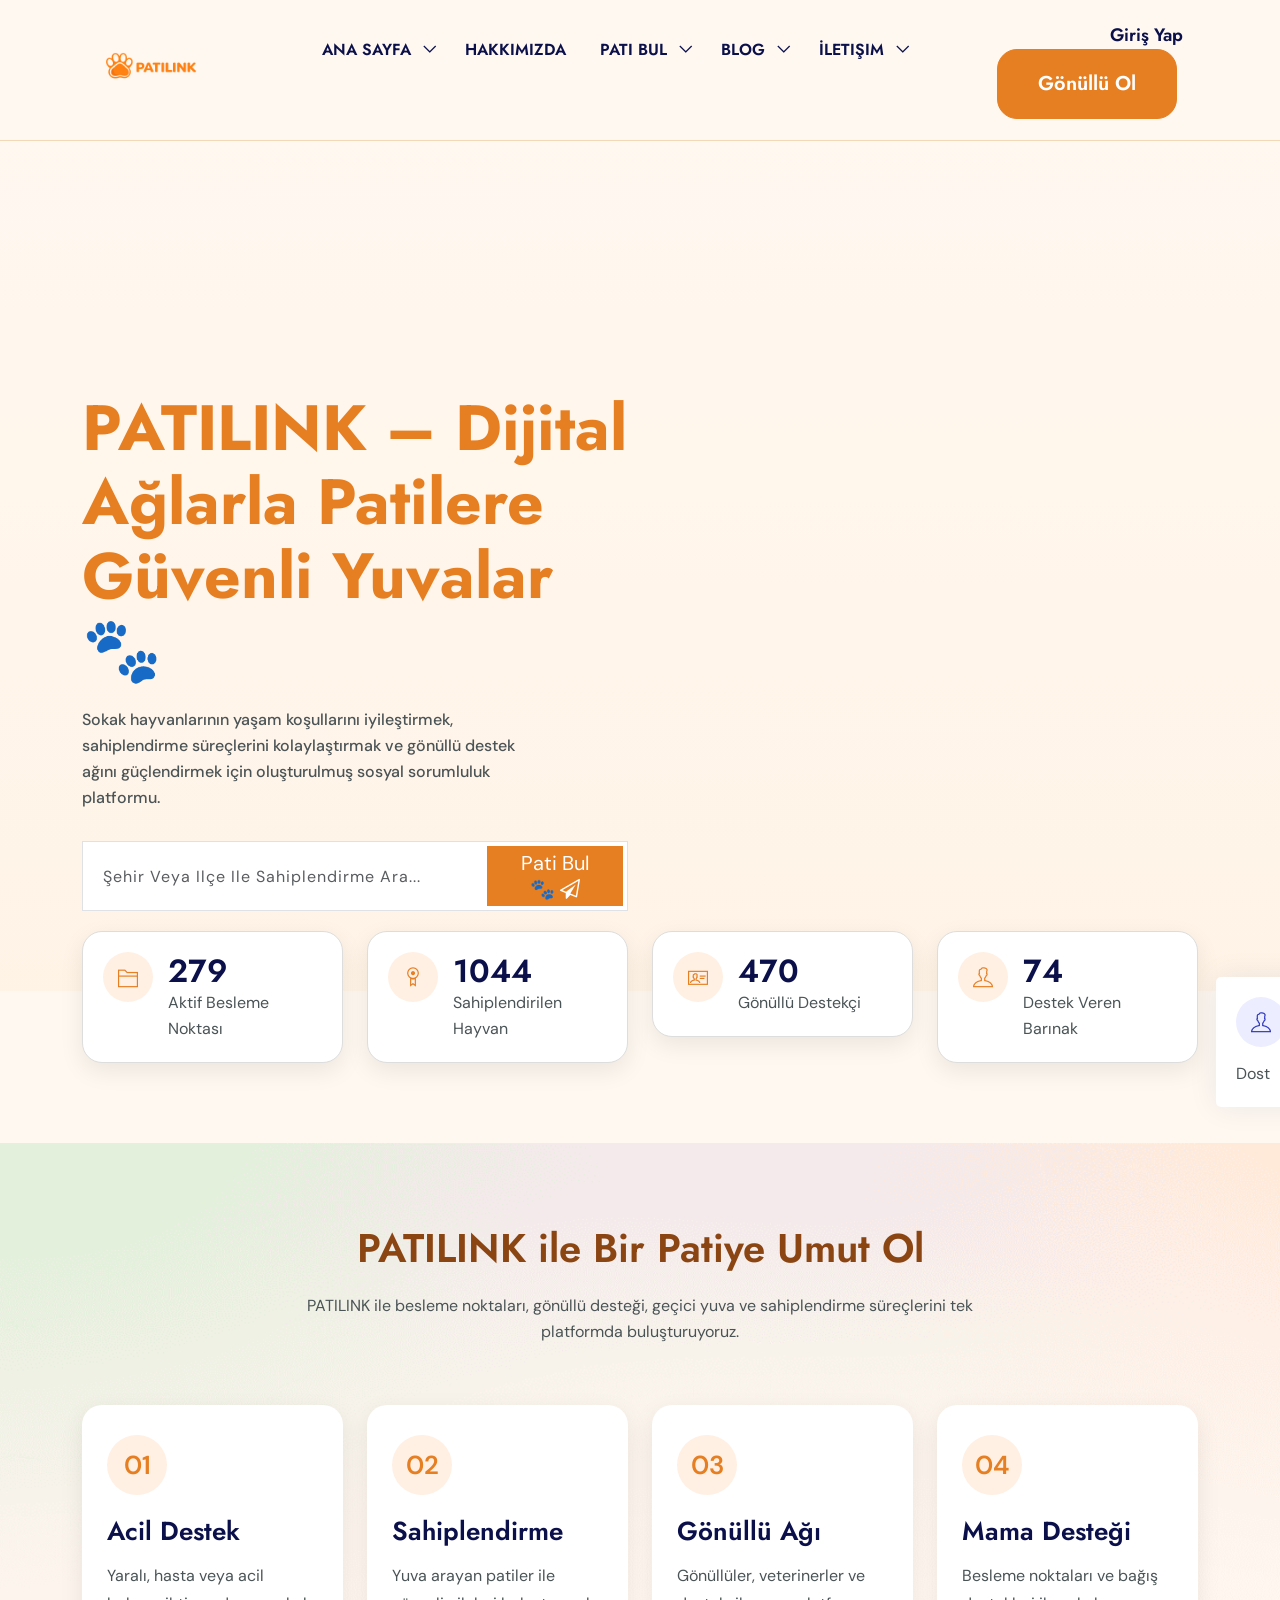
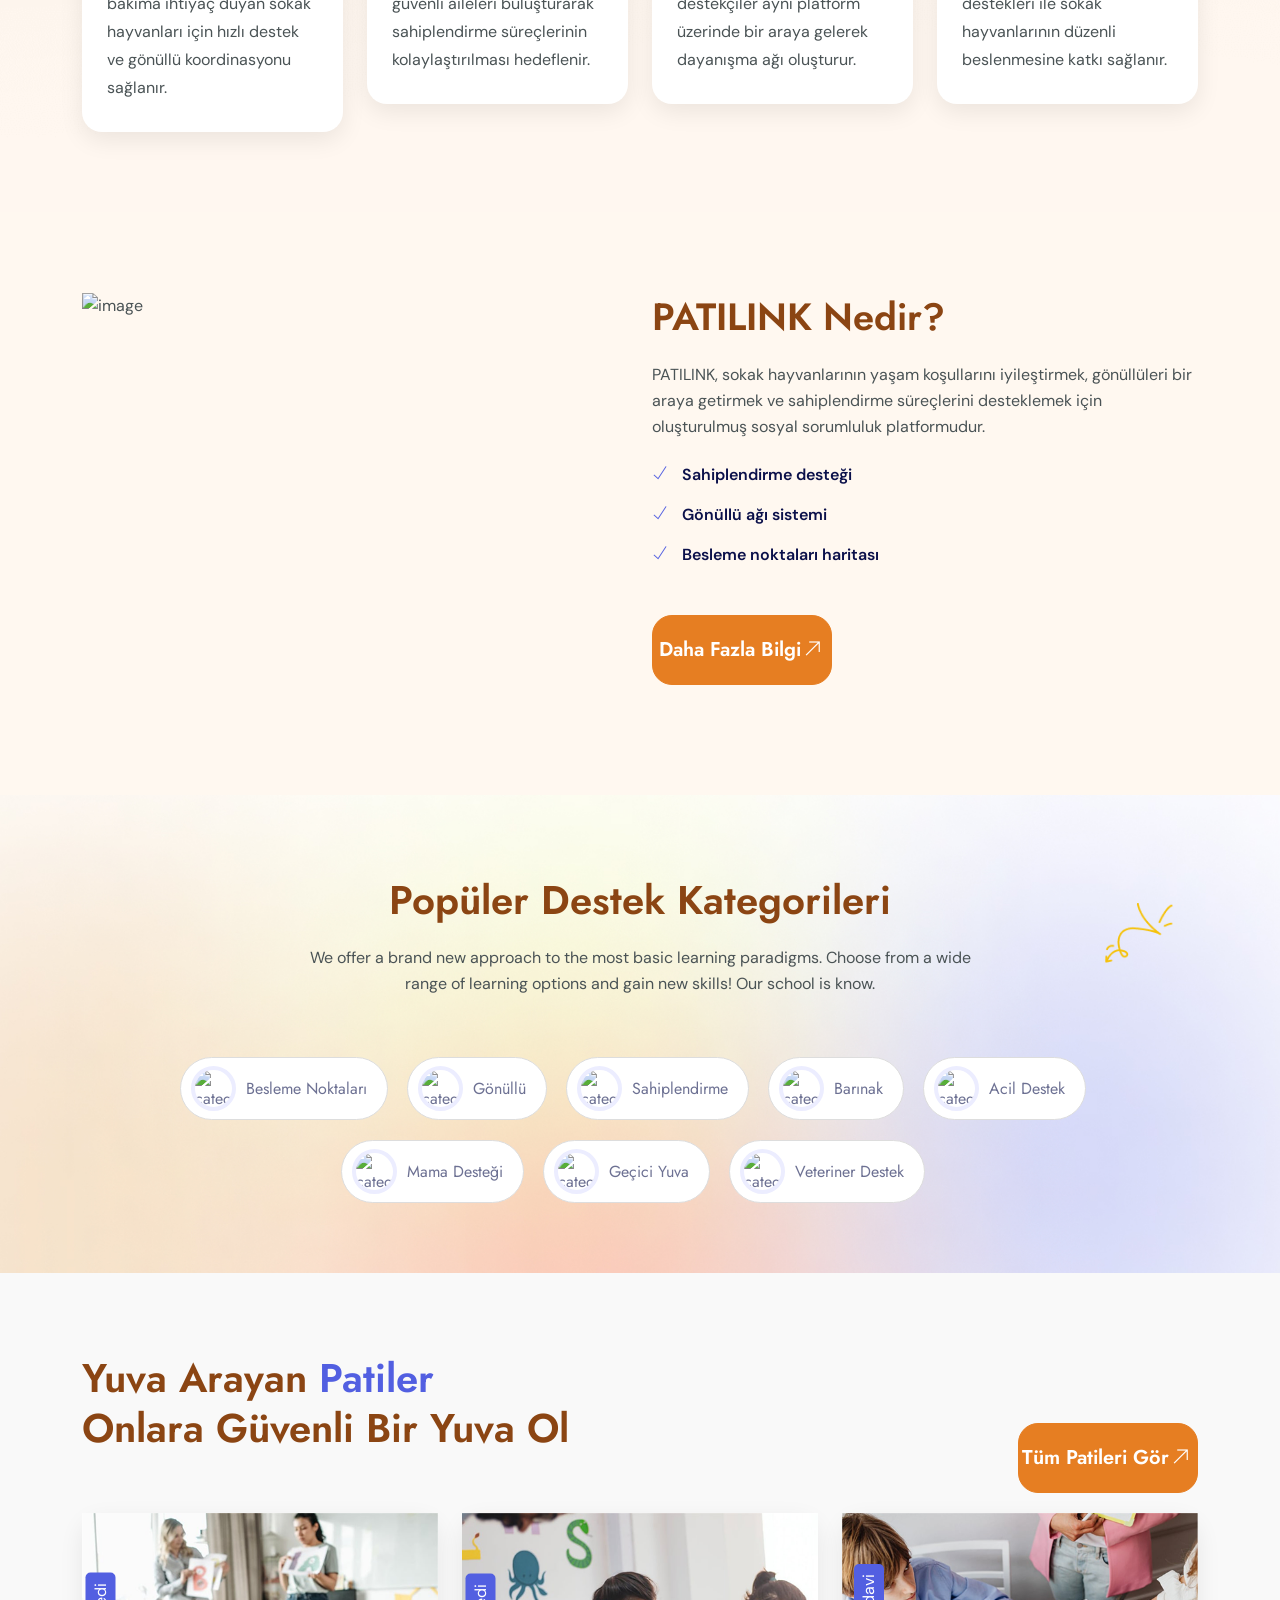
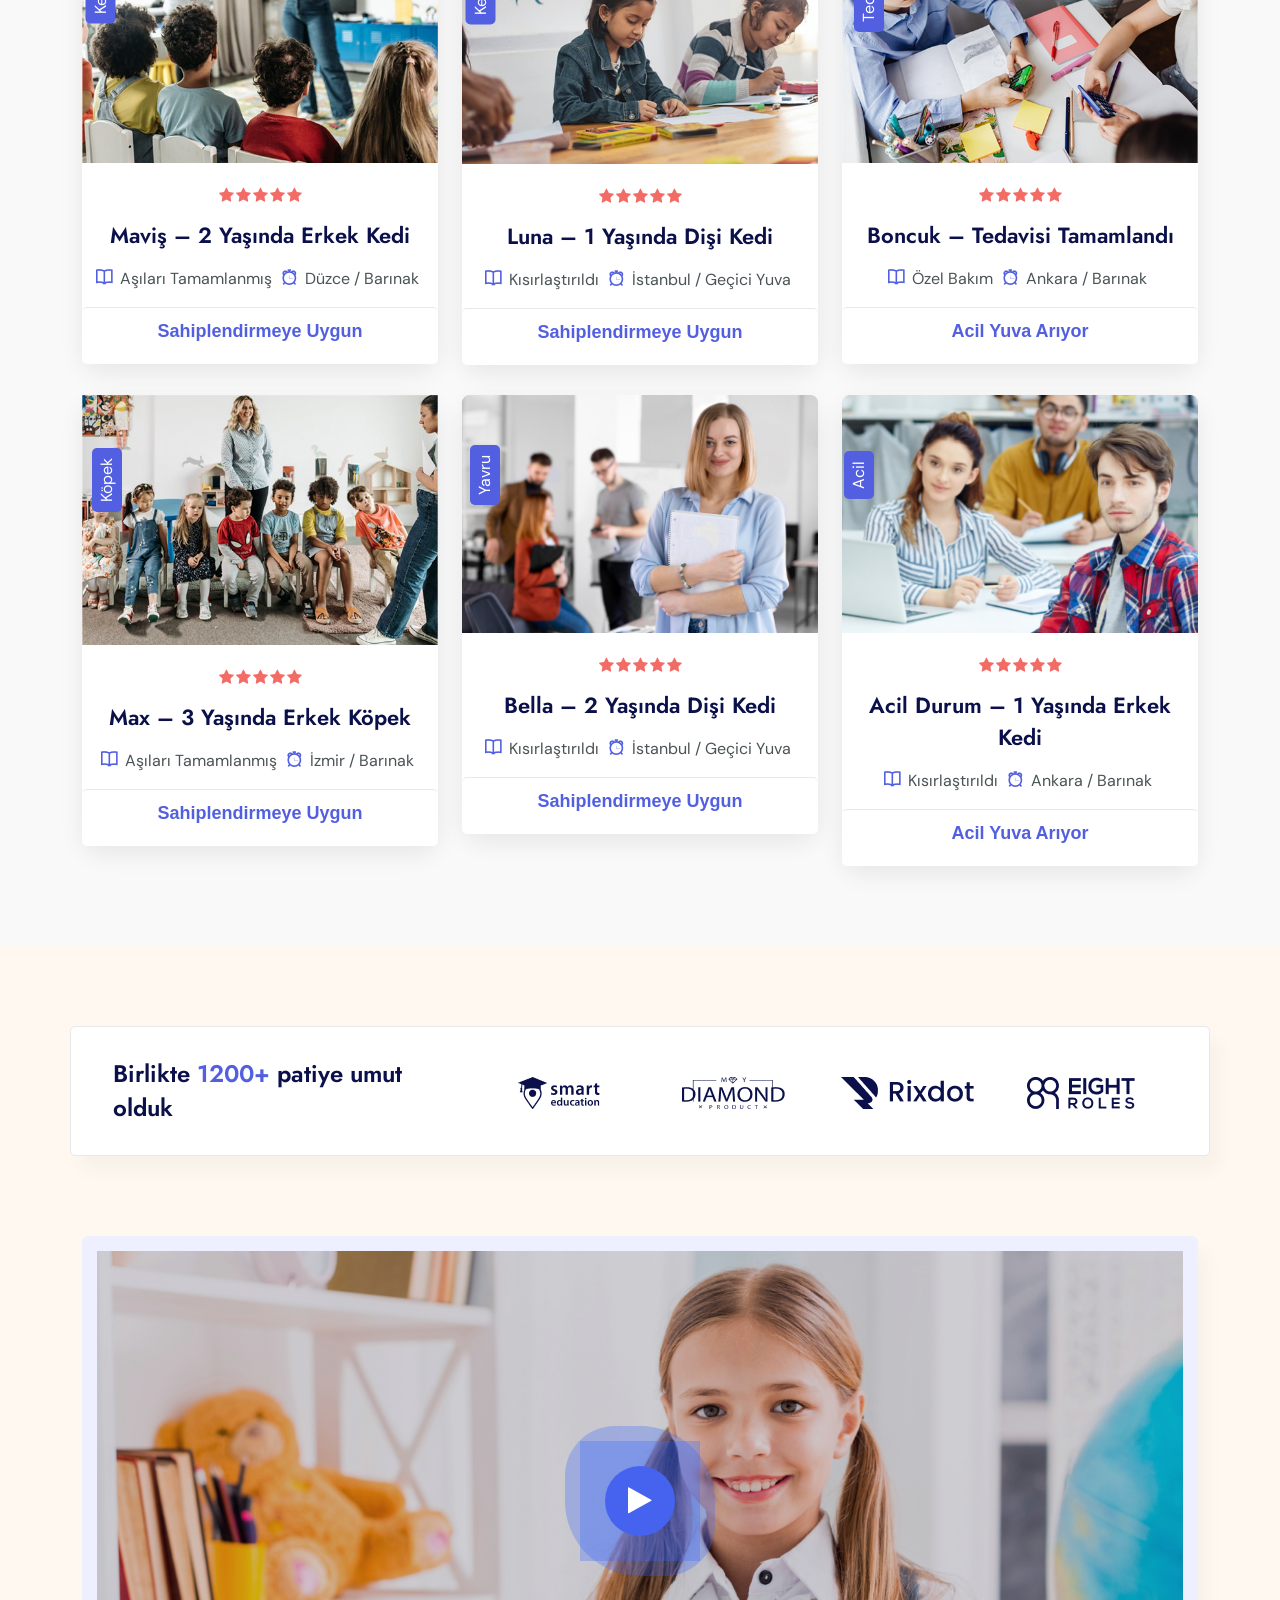
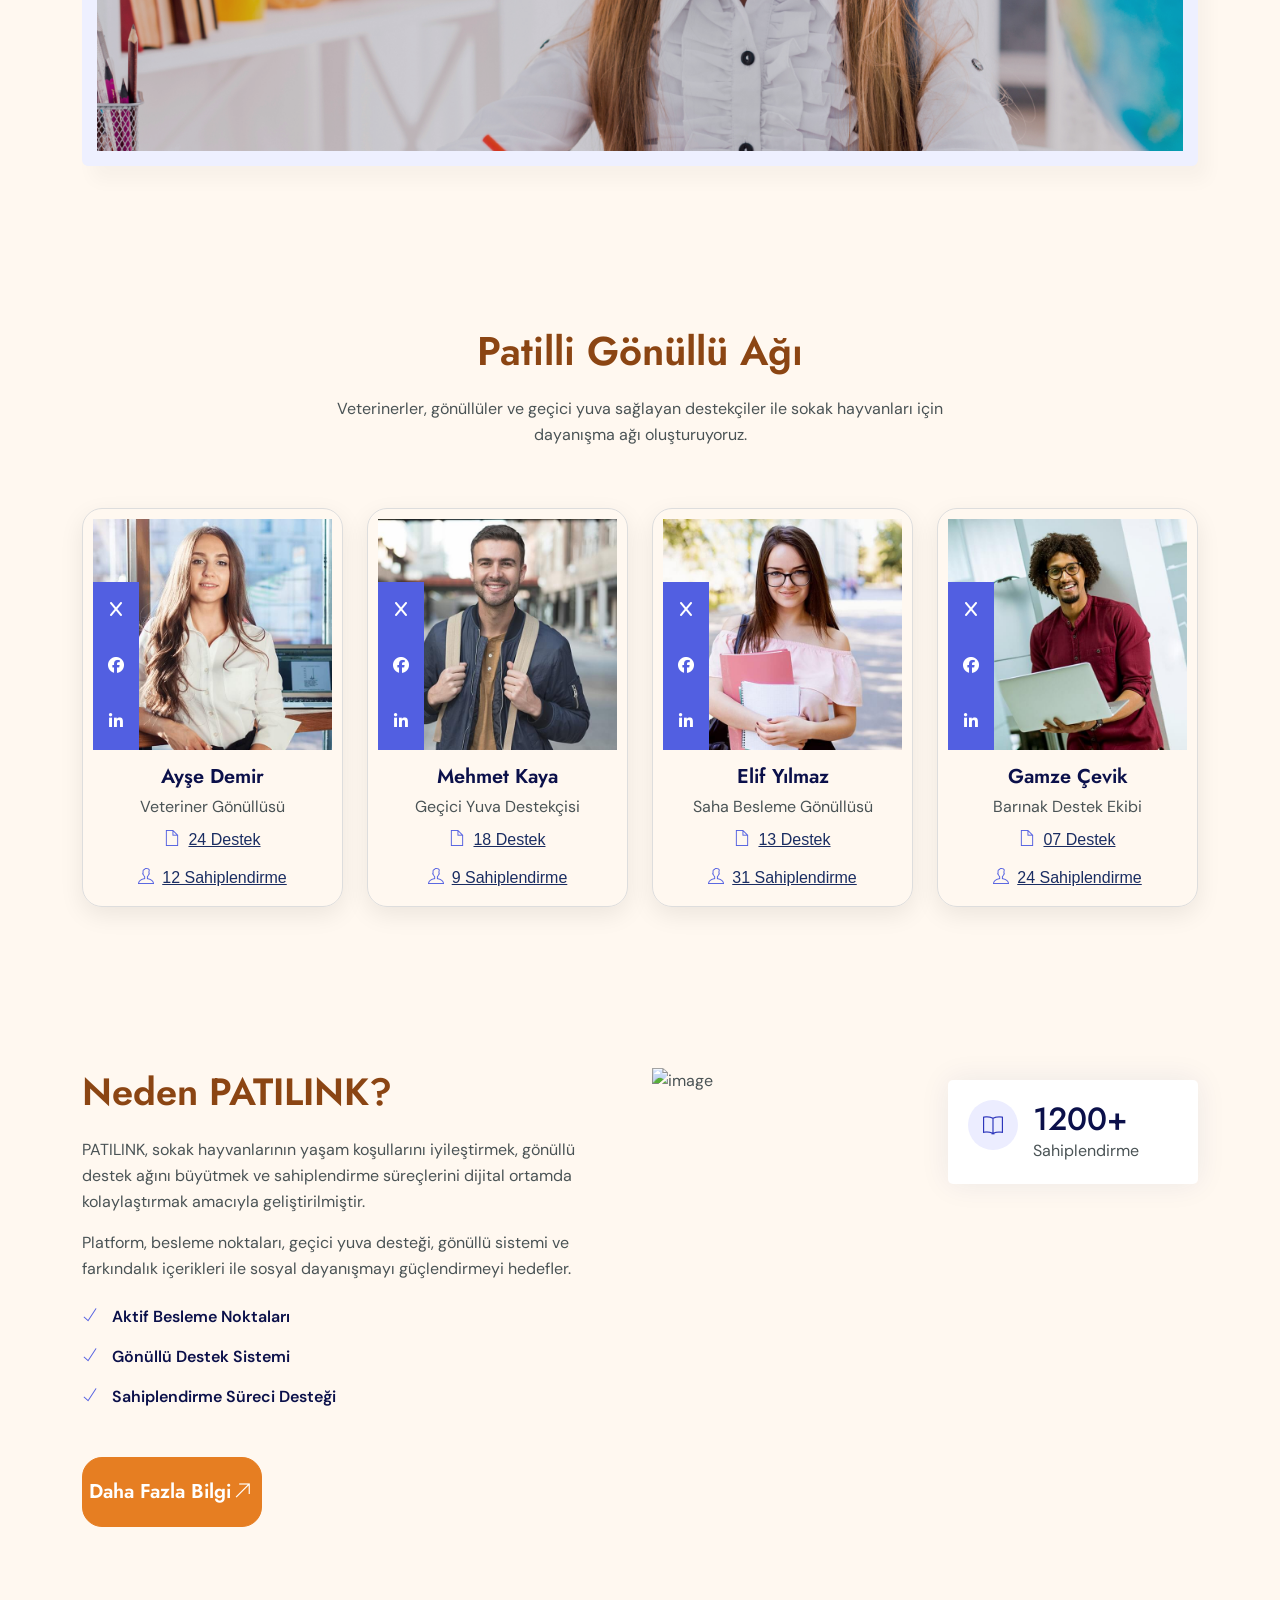
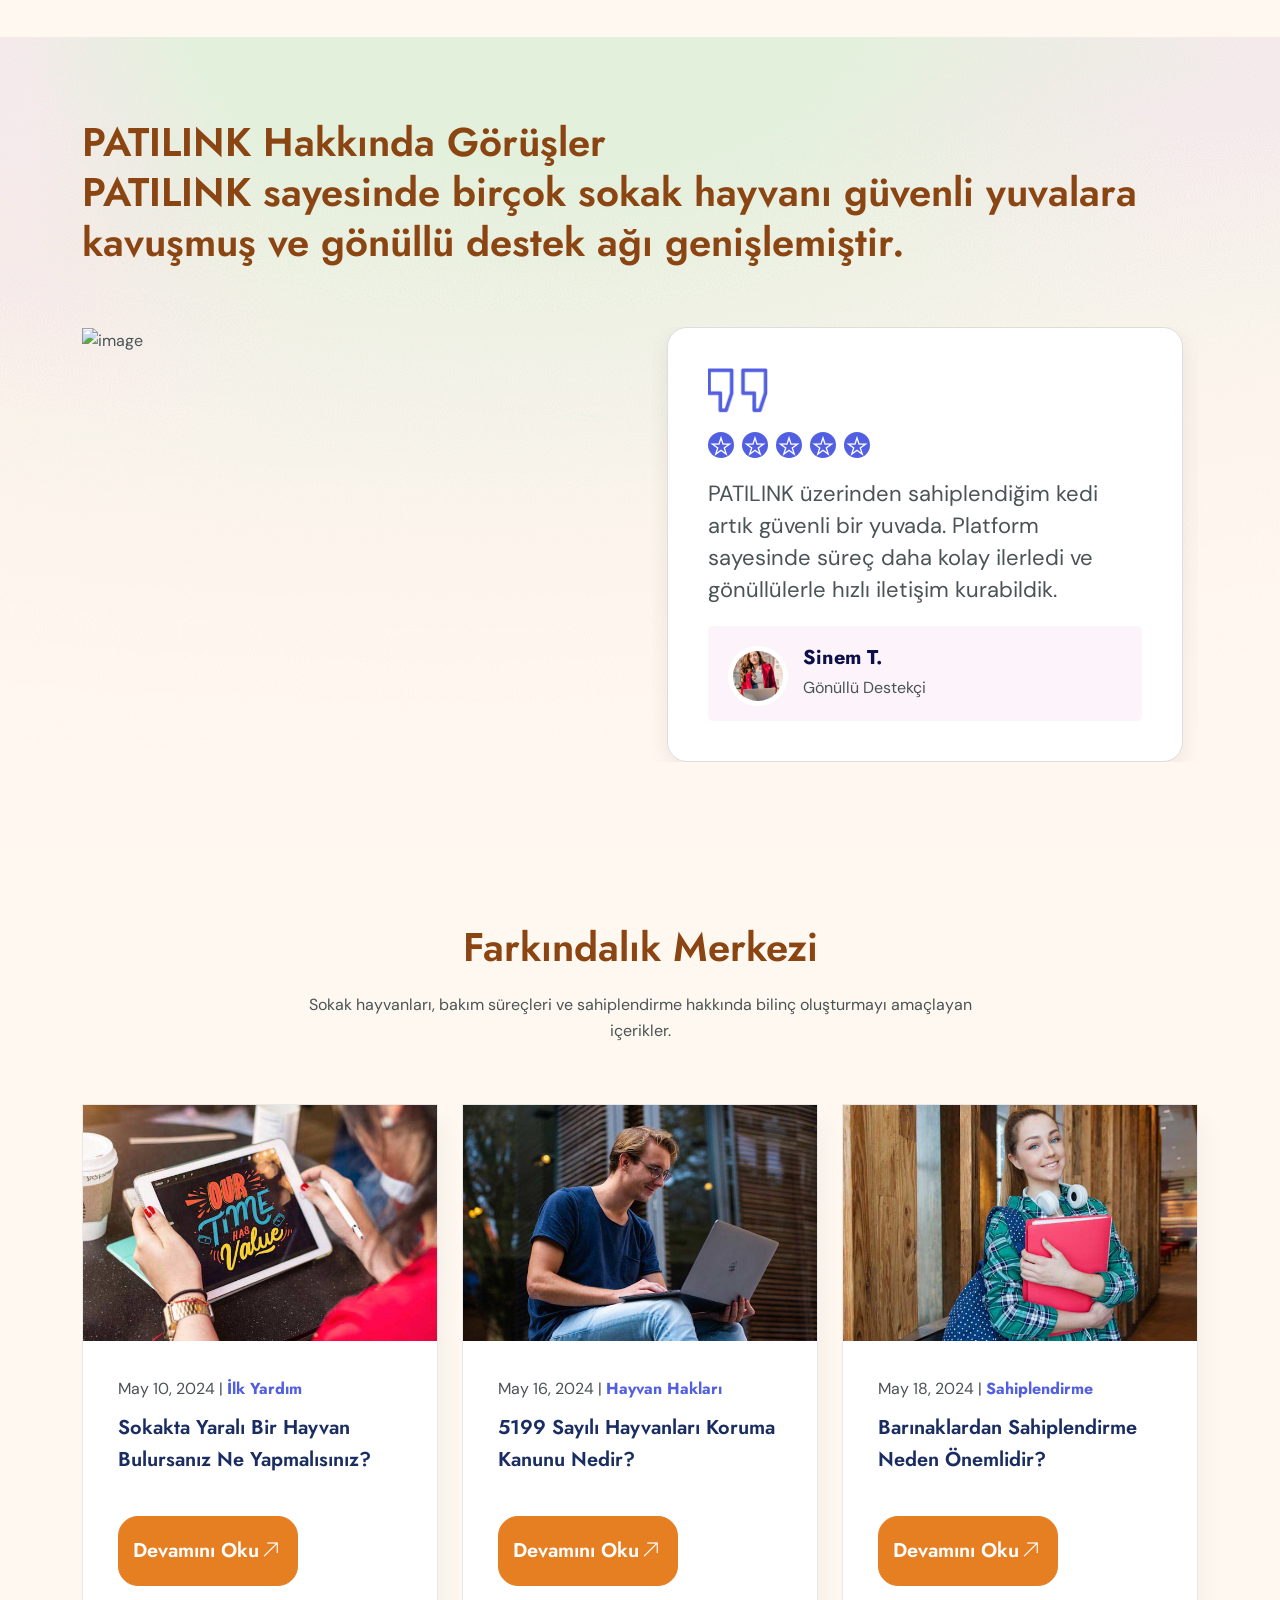
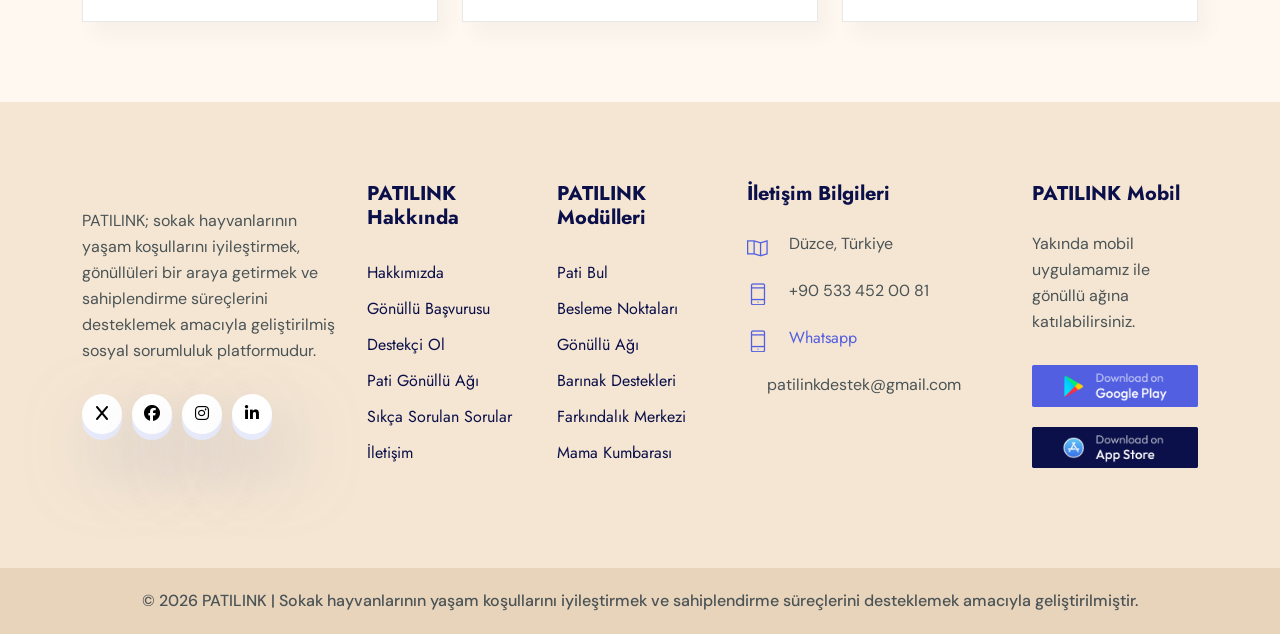
==== eduleb/index.html @ 920043e5 "İlk commit - PATILINK HTML proje başlangıcı" ====
<!DOCTYPE html>
<html lang="en">

	<head>
		<!-- Meta -->
		<meta charset="utf-8">
		<meta http-equiv="X-UA-Compatible" content="IE=edge">
		<meta name="viewport" content="width=device-width, initial-scale=1, shrink-to-fit=no">
		<!-- The above 3 meta tags *must* come first in the head; any other head content must come *after* these tags -->
		<meta name="description" content="PATILINK - Education HTML Template">
		<meta name="keywords" content="agency, business, corporate, creative, html5, modern, multipurpose, One Page, parallax, startup">		
		<!-- SITE TITLE -->
		<title>PATILINK  </title>			
		<!-- Latest Bootstrap min CSS -->
		<link rel="stylesheet" href="assets/bootstrap/css/bootstrap.min.css">		
		<!-- Google Font -->
		<link href="https://fonts.googleapis.com/css2?family=DM+Sans:ital,opsz,wght@0,9..40,100..1000;1,9..40,100..1000&display=swap" rel="stylesheet">
		<link href="https://fonts.googleapis.com/css2?family=Jost:ital,wght@0,100..900;1,100..900&display=swap" rel="stylesheet">
		<!-- Font Awesome CSS -->
		<link rel="stylesheet" href="https://cdnjs.cloudflare.com/ajax/libs/font-awesome/6.5.2/css/all.min.css">
		<link rel="stylesheet" href="assets/fonts/font-awesome.min.css">
		<link rel="stylesheet" href="assets/fonts/themify-icons.css">
		<!--- owl carousel Css-->
		<link rel="stylesheet" href="assets/owlcarousel/css/owl.carousel.css">
		<link rel="stylesheet" href="assets/owlcarousel/css/owl.theme.css">	
		<!--jquery-simple-mobilemenu Css-->
        <link rel="stylesheet" href="assets/css/jquery-simple-mobilemenu.css">			
		<!-- MAGNIFIC CSS -->
		<link rel="stylesheet" href="assets/css/magnific-popup.css">		
		<!-- animate CSS -->
		<link rel="stylesheet" href="assets/css/animate.css">	
		<!-- Style CSS -->					
		<link rel="stylesheet" href="assets/css/style.css">					
		<!-- HTML5 shim and Respond.js IE8 support of HTML5 elements and media queries -->
		<!-- WARNING: Respond.js doesn't work if you view the page via file:// -->
		<!--[if lt IE 9]>
		  <script src="https://oss.maxcdn.com/html5shiv/3.7.2/html5shiv.min.js"></script>
		  <script src="https://oss.maxcdn.com/respond/1.4.2/respond.min.js"></script>
		<![endif]-->
	</head>
	
    <body data-spy="scroll" data-offset="80">

		<!-- START PRELOADER -->
		<div class="preloaders">
			<span class="loader"></span>
		</div>
		<!-- END PRELOADER -->		

		<!-- START NAVBAR -->  
		<div id="navigation" class="navbar-light bg-faded site-navigation">
			<div class="container-fluid">
				<div class="row">
					<div class="col-20 align-self-center">
						<div class="site-logo">
							<a href="index.html"><img src="assets/img/logo1.png" alt=""></a>          				
						</div>
					</div><!--- END Col -->
					
					<div class="col-60 d-flex">
						<nav id="main-menu">
							<ul>
								<li class="menu-item-has-children"><a href="#">Ana Sayfa</a>
									<ul>										
										<li><a href="index.html">Sahiplendirme</a></li>
										<li><a href="index2.html">Gönüllü Ol</a></li>
									</ul>
								</li>
								<li><a href="about.html">Hakkımızda</a></li>				  				  
								<li class="menu-item-has-children"><a href="course.html">Pati Bul</a>
									<ul>										
										<li><a href="course.html">Gönüllüler</a></li>
										<li><a href="course_details.html">Barınaklar</a></li>
									</ul>
								</li>								
								<li class="menu-item-has-children"><a href="#">Blog</a>
									<ul>										
										<li><a href="instructor.html">Başarı Hikayeleri</a></li>
										<li><a href="ins_details.html">Sahiplendirme Rehberi</a></li>
										<li><a href="pricing.html">Gönüllü Deneyimleri</a></li>
										<li><a href="faq.html">Sık Sorulan Sorular</a></li>			
										<li><a href="404.html">Destek Ol</a></li>				
									</ul>
								</li>							
								<li class="menu-item-has-children"><a href="blog.html">İletişim</a>
									<ul>										
										<li><a href="blog.html">İletişi Formu</a></li>
										<li><a href="blog_single.html">Ekibimiz</a></li>
									</ul>
								</li>							  
							
							</ul>
						</nav>
					</div><!--- END Col -->
					
					<div class="col-20 d-none d-xl-block text-end align-self-center">
						<a href="#" class="header-btn">Giriş Yap</a>
						<a href="contact.html" class="btn_one">Gönüllü Ol</a>
					</div><!--- END Col -->
					
					<ul class="mobile_menu">						
						<li><a href="#">ANA SAYFA</a>
							<ul class="sub-menu">										
								<li><a href="index.html">Home 01</a></li>
								<li><a href="index2.html">Home 02</a></li>						
							</ul>
						</li>	
						<li><a href="about.html">Hakkımızda</a></li>						
						<li><a href="#">Pati Bul</a>
							
						</li>
						<li><a href="#">Pages</a>
							<ul class="sub-menu">									
								<li><a href="instructor.html">Instructor</a></li>
								<li><a href="ins_details.html">Instructor Details</a></li>
								<li><a href="pricing.html">Pricing Plan</a></li>
								<li><a href="faq.html">Faq Page</a></li>			
								<li><a href="404.html">404</a></li>							
							</ul>
						</li>			
						<li><a href="blog.html">Blog</a>
							<ul class="sub-menu">										
								<li><a href="blog.html">İletişim Formu</a></li>
								<li><a href="blog_single.html">Ekibimiz</a></li>
							</ul>
						</li>						
						<li><a href="contact.html">Contact</a></li>
					</ul>			
				</div><!--- END ROW -->
			</div><!--- END CONTAINER -->
		</div> 	  
		<!-- END NAVBAR -->		

		<!-- START HOME -->
		<section class="home_bg hb_height" style="background-image: url(assets/img/bg/home-bg.jpg);  background-size:cover; background-position: center center;">
			<div class="container">
				<div class="row">
				  <div class="col-lg-6 col-sm-12 col-xs-12">
					<div class="hero-text ht_top">
						<h1><span>PATILINK – Dijital Ağlarla Patilere Güvenli Yuvalar 🐾</span> </h1>
						<p>Sokak hayvanlarının yaşam koşullarını iyileştirmek, sahiplendirme süreçlerini kolaylaştırmak ve gönüllü destek ağını güçlendirmek için oluşturulmuş sosyal sorumluluk platformu.</p>
					</div>
					<div class="home_sb">
						<form action="#" class="banner_subs">
							<input type="text" class="form-control home_si" placeholder="Şehir veya ilçe ile sahiplendirme ara..." required="required">
							<button type="button" class="subscribe__btn">Pati Bul 🐾 <i class="fa fa-paper-plane-o"></i></button>
						</form>
					</div>					
				  </div><!--- END COL -->
				  <div class="col-lg-6 col-sm-12 col-xs-12">
					<div class="hero-text-img">
						<img src="assets/img/home-img2.png" class="img-fluid" alt="" />
						<div class="home_ps">
							<span class="ti-user"></span>
							<h2>4500+</h2>
							<p>Sahiplendirilen Dost</p>
						</div>
					</div>					
				  </div><!--- END COL -->						  
				</div><!--- END ROW -->
			</div><!--- END CONTAINER -->
		</section>
		<!-- END  HOME -->			

		<!-- START COUNTER -->
		<section class="count_area counter_feature">
			<div class="container">
				<div class="row">
					<div class="col-lg-3 col-sm-6 col-xs-12">
						<div class="single-counter">
							<span class="ti-folder sc_one"></span>
							<h2 class="counter-num">320</h2>
							<p>Aktif Besleme Noktası</p>
						</div>							
					</div>
					<div class="col-lg-3 col-sm-6 col-xs-12">
						<div class="single-counter">
							<span class="ti-medall-alt sc_two"></span>
							<h2 class="counter-num">1200</h2>
							<p>Sahiplendirilen Hayvan</p>
						</div>
					</div><!-- END COL -->
					<div class="col-lg-3 col-sm-6 col-xs-12">
						<div class="single-counter">
							<span class="ti-id-badge sc_three"></span>
							<h2 class="counter-num">540</h2>
							<p>Gönüllü Destekçi</p>
						</div>
					</div><!-- END COL -->
					<div class="col-lg-3 col-sm-6 col-xs-12">
						<div class="single-counter">
							<span class="ti-user sc_four"></span>
							<h2 class="counter-num">85</h2>
							<p>Destek Veren Barınak</p>
						</div>
					</div><!-- END COL -->						
				</div><!--- END ROW -->
			</div><!--- END CONTAINER -->		
		</section>
		<!-- END COUNTER -->

	<!-- START CATEGORY -->
	<section class="top_cat__area section-padding" style="background-image: url(assets/img/bg/shape-1.png);  background-size:cover; background-position: center center;">
		<div class="container">									
			<div class="section-title text-center">
				<h2>PATILINK ile Bir Patiye Umut Ol</h2>
				<p>PATILINK ile besleme noktaları, gönüllü desteği, geçici yuva ve sahiplendirme süreçlerini tek platformda buluşturuyoruz.</p>
			</div>						
			<div class="row">					
				<div class="col-lg-3 col-sm-6 col-xs-12 wow fadeInUp" data-wow-duration="1s" data-wow-delay="0.2s" data-wow-offset="0">
					<div class="single_tp">
						<span class="sc_one">01</span>
						<h3>Acil Destek</h3>
						<p>Yaralı, hasta veya acil bakıma ihtiyaç duyan sokak hayvanları için hızlı destek ve gönüllü koordinasyonu sağlanır.</p>
					</div>
				</div><!-- END COL -->			
				<div class="col-lg-3 col-sm-6 col-xs-12 wow fadeInUp" data-wow-duration="1s" data-wow-delay="0.3s" data-wow-offset="0">
					<div class="single_tp">
						<span class="sc_two">02</span>
						<h3>Sahiplendirme</h3>
						<p>Yuva arayan patiler ile güvenli aileleri buluşturarak sahiplendirme süreçlerinin kolaylaştırılması hedeflenir.</p>
					</div>
				</div><!-- END COL -->			
				<div class="col-lg-3 col-sm-6 col-xs-12 wow fadeInUp" data-wow-duration="1s" data-wow-delay="0.4s" data-wow-offset="0">
					<div class="single_tp">
						<span class="sc_three">03</span>
						<h3>Gönüllü Ağı</h3>
						<p>Gönüllüler, veterinerler ve destekçiler aynı platform üzerinde bir araya gelerek dayanışma ağı oluşturur.</p>
					</div>
				</div><!-- END COL -->	
				<div class="col-lg-3 col-sm-6 col-xs-12 wow fadeInUp" data-wow-duration="1s" data-wow-delay="0.4s" data-wow-offset="0">
					<div class="single_tp">
						<span class="sc_four">04</span>
						<h3>Mama Desteği</h3>
						<p>Besleme noktaları ve bağış destekleri ile sokak hayvanlarının düzenli beslenmesine katkı sağlanır.</p>
					</div>
				</div><!-- END COL -->							
			</div><!-- END ROW -->
		</div><!--- END CONTAINER -->
	</section>
	<!-- END CATEGORY -->		
		
	<!-- START ABOUT US -->
	<section class="ab_area section-padding">
		<div class="container">									
			<div class="row">								
				<div class="col-lg-6 col-sm-12 col-xs-12 wow fadeInUp" data-wow-duration="1s" data-wow-delay="0.2s" data-wow-offset="0">
					<div class="ab_img">
						<img src="assets/img/about1.png" class="img-fluid" alt="image">
					</div>
				</div><!--- END COL -->						
				<div class="col-lg-6 col-sm-12 col-xs-12 wow fadeInUp" data-wow-duration="1s" data-wow-delay="0.1s" data-wow-offset="0">
					<div class="ab_content">
						<h2>PATILINK Nedir?</h2>
						<p>PATILINK, sokak hayvanlarının yaşam koşullarını iyileştirmek, gönüllüleri bir araya getirmek ve sahiplendirme süreçlerini desteklemek için oluşturulmuş sosyal sorumluluk platformudur.</p>
						
						<ul>
							<li><span class="ti-check"></span> Sahiplendirme desteği</li>
                            <li><span class="ti-check"></span> Gönüllü ağı sistemi</li>
                            <li><span class="ti-check"></span> Besleme noktaları haritası</li>
						</ul>
						<a class="btn_one" href="course.html">Daha Fazla Bilgi <i class="ti-arrow-top-right"></i></a>
					</div>
				</div><!--- END COL -->							  
			</div><!--- END ROW -->
		</div><!--- END CONTAINER -->
	</section>
	<!-- END ABOUT US -->	
	
	<!-- START CATEGORY -->
	<section class="top_cat__area section-padding" style="background-image: url(assets/img/bg/section-2.jpg);  background-size:cover; background-position: center center;">
		<div class="container">									
			<div class="section-title text-center">
				<h2>Popüler Destek Kategorileri</h2>
				<p>We offer a brand new approach to the most basic learning paradigms. Choose from a wide range of learning options and gain new skills! Our school is know.</p>
			</div>						
			<div class="row">													
				<div class="col-lg-12 col-sm-12 col-xs-12 wow fadeInUp" data-wow-duration="1s" data-wow-delay="0.1s" data-wow-offset="0">
					<div class="cat_list">
						<ul>
							<li><a href="#"><img src="assets/img/e1.png" alt="category-image" /> Besleme Noktaları</a></li>
							<li><a href="#"><img src="assets/img/e2.png" alt="category-image" /> Gönüllü</a></li>
							<li><a href="#"><img src="assets/img/e3.png" alt="category-image" /> Sahiplendirme</a></li>
							<li><a href="#"><img src="assets/img/e4.png" alt="category-image" /> Barınak</a></li>
							<li><a href="#"><img src="assets/img/e5.png" alt="category-image" /> Acil Destek</a></li>
							<li><a href="#"><img src="assets/img/e6.png" alt="category-image" /> Mama Desteği</a></li>
							<li><a href="#"><img src="assets/img/e7.png" alt="category-image" />  Geçici Yuva</a></li>
							<li><a href="#"><img src="assets/img/e8.png" alt="category-image" /> Veteriner Destek</a></li>							
						</ul>
					</div>
				</div><!--- END COL -->							  
			</div><!--- END ROW -->
		</div><!--- END CONTAINER -->
	</section>
	<!-- END CATEGORY -->			

		<!-- START COURSE -->
		<section class="home_course section-padding">
			<div class="container">
				<div class="row">
					<div class="col-lg-8 col-sm-6 col-xs-12">
						<div class="section-title">
							<h2>Yuva Arayan <b>Patiler</b> <br />Onlara Güvenli Bir Yuva Ol</h2>
						</div>					
					</div><!--- END COL -->
					<div class="col-lg-4 col-sm-6 col-xs-12">
						<div class="cour_btn">
							<a href="course.html" class="btn_one">Tüm Patileri Gör <i class="ti-arrow-top-right"></i></a>
						</div>
					</div><!--- END COL -->
				</div><!--- END ROW -->				
				<div class="row">
					<div class="col-lg-4 col-sm-6 col-xs-12">
						<div class="single_course">
							<div class="single_c_img">
								<img src="assets/img/course/1.png" class="img-fluid" alt="course-image" />
								<span>Kedi</span>
							</div>
							<i class="fa fa-star"></i><i class="fa fa-star"></i><i class="fa fa-star"></i><i class="fa fa-star"></i><i class="fa fa-star"></i>
							<h4><a href="course.html">Maviş – 2 Yaşında Erkek Kedi</a></h4>
							<p><span class="ti-book"> </span> Aşıları Tamamlanmış</p>
							<p><span class="ti-alarm-clock"> </span>Düzce / Barınak</p>
							<div class="price">Sahiplendirmeye Uygun</div>
						</div>
					</div><!-- END COL -->

					<div class="col-lg-4 col-sm-6 col-xs-12">
						<div class="single_course">
							<div class="single_c_img">
								<img src="assets/img/course/2.png" class="img-fluid" alt="course-image" />
								<span>Kedi</span>
							</div>
							<i class="fa fa-star"></i><i class="fa fa-star"></i><i class="fa fa-star"></i><i class="fa fa-star"></i><i class="fa fa-star"></i>
							<h4><a href="course.html">Luna – 1 Yaşında Dişi Kedi</a></h4>
							<p><span class="ti-book"> </span> Kısırlaştırıldı</p>
							<p><span class="ti-alarm-clock"> </span>İstanbul / Geçici Yuva</p>
							<div class="price">Sahiplendirmeye Uygun</div>
						</div>
					</div><!-- END COL -->
					<div class="col-lg-4 col-sm-6 col-xs-12">
						<div class="single_course">
							<div class="single_c_img">
								<img src="assets/img/course/3.png" class="img-fluid" alt="course-image" />
								<span>Tedavi</span>
							</div>
							<i class="fa fa-star"></i><i class="fa fa-star"></i><i class="fa fa-star"></i><i class="fa fa-star"></i><i class="fa fa-star"></i>
							<h4><a href="course.html">Boncuk – Tedavisi Tamamlandı</a></h4>
							<p><span class="ti-book"> </span> Özel Bakım</p>
							<p><span class="ti-alarm-clock"> </span> Ankara / Barınak</p>
							<div class="price">Acil Yuva Arıyor</div>
						</div>
					</div><!-- END COL -->
					<div class="col-lg-4 col-sm-6 col-xs-12">
						<div class="single_course">
							<div class="single_c_img">
								<img src="assets/img/course/4.png" class="img-fluid" alt="course-image" />
								<span>Köpek</span>
							</div>
							<i class="fa fa-star"></i><i class="fa fa-star"></i><i class="fa fa-star"></i><i class="fa fa-star"></i><i class="fa fa-star"></i>
							<h4><a href="course.html">Max – 3 Yaşında Erkek Köpek</a></h4>
							<p><span class="ti-book"> </span> Aşıları Tamamlanmış</p>
							<p><span class="ti-alarm-clock"> </span> İzmir / Barınak</p>
							<div class="price">Sahiplendirmeye Uygun</div>
						</div>
					</div><!-- END COL -->
					<div class="col-lg-4 col-sm-6 col-xs-12">
						<div class="single_course">
							<div class="single_c_img">
								<img src="assets/img/course/5.png" class="img-fluid" alt="course-image" />
								<span>Yavru</span>
							</div>
							<i class="fa fa-star"></i><i class="fa fa-star"></i><i class="fa fa-star"></i><i class="fa fa-star"></i><i class="fa fa-star"></i>
							<h4><a href="course.html">Bella – 2 Yaşında Dişi Kedi</a></h4>
							<p><span class="ti-book"> </span> Kısırlaştırıldı</p>
							<p><span class="ti-alarm-clock"> </span> İstanbul / Geçici Yuva</p>
							<div class="price">Sahiplendirmeye Uygun</div>
						</div>
					</div><!-- END COL -->
					<div class="col-lg-4 col-sm-6 col-xs-12">
						<div class="single_course">
							<div class="single_c_img">
								<img src="assets/img/course/6.png" class="img-fluid" alt="course-image" />
								<span>Acil</span>
							</div>
							<i class="fa fa-star"></i><i class="fa fa-star"></i><i class="fa fa-star"></i><i class="fa fa-star"></i><i class="fa fa-star"></i>
							<h4><a href="course.html">Acil Durum – 1 Yaşında Erkek Kedi</a></h4>
							<p><span class="ti-book"> </span> Kısırlaştırıldı</p>
							<p><span class="ti-alarm-clock"> </span> Ankara / Barınak</p>
							<div class="price">Acil Yuva Arıyor</div>
						</div>
					</div><!-- END COL -->						
				</div><!--- END ROW -->
			</div><!--- END CONTAINER -->		
		</section>
		<!-- END COURSE -->	
		
		<!-- START COMPANY PARTNER LOGO  -->
		<div class="partner-logo section-padding">
			<div class="container">
				<div class="row part_bg">
					<div class="col-lg-4 col-sm-4 col-xs-12">
						<div class="partner_title">
							<h3>Birlikte <span>1200+</span> patiye umut olduk </h3>
						</div>					
					</div><!-- END COL  -->
					<div class="col-lg-8 col-sm-8 col-xs-12 text-center">
						<div class="partner">
							<a href="#"><img src="assets/img/clients/1.png" alt="image"></a>
							<a href="#"><img src="assets/img/clients/2.png" alt="image"></a>
							<a href="#"><img src="assets/img/clients/3.png" alt="image"></a>
							<a href="#"><img src="assets/img/clients/4.png" alt="image"></a>
							<a href="#"><img src="assets/img/clients/5.png" alt="image"></a>
							<a href="#"><img src="assets/img/clients/2.png" alt="image"></a>
							<a href="#"><img src="assets/img/clients/1.png" alt="image"></a>
							<a href="#"><img src="assets/img/clients/3.png" alt="image"></a>
							<a href="#"><img src="assets/img/clients/4.png" alt="image"></a>
						</div>
					</div><!-- END COL  -->
				</div><!--END  ROW  -->
			</div><!-- END CONTAINER  -->
		</div>
		<!-- END COMPANY PARTNER LOGO -->	

		<!-- START VIDEO -->
		<section class="vid_area section-padding">
			<div class="container">																
				<div class="row">
					<div class="col-lg-12 vp_top wow fadeInUDown" data-wow-duration="1s" data-wow-delay="0.2s" data-wow-offset="0">
						<div class="video-area" style="background-image: url(assets/img/bg/video.jpg);  background-size:cover; background-position: center center;">
							<a href="https://www.youtube.com/watch?v=RXv_uIN6e-Y" class="magnific_popup video-button"><i class="fa fa-play"></i></a>
						</div>
					</div><!--- END COL -->	
				</div><!--- END ROW -->
			</div><!--- END CONTAINER -->
		</section>
		<!-- END VIDEO -->			
		
		<!-- START TEAM -->
		<section class="team_area section-padding">
			<div class="container">									
				<div class="section-title text-center">
					<h2>Patilli Gönüllü Ağı</h2>
					<p><p>Veterinerler, gönüllüler ve geçici yuva sağlayan destekçiler ile sokak hayvanları için dayanışma ağı oluşturuyoruz.</p></p>
				</div>						
				<div class="row">													
					<div class="col-lg-3 col-sm-6 col-xs-12 wow fadeInUp" data-wow-duration="1s" data-wow-delay="0.1s" data-wow-offset="0">
						<div class="our-team">
							<div class="team-content">
								<a href="#"><img src="assets/img/team/team1.jpg" alt=""></a>
								<ul class="social-links">
									<li><a href="#"><i class="fa-solid fa-x"></i></a></li>
									<li><a href="#"><i class="fa-brands fa-facebook-f"></i></a></li>
									<li><a href="#"><i class="fa-brands fa-linkedin-in"></i></a></li>
								</ul>
							</div>
							<div class="team-prof">
								<h3>Ayşe Demir</h3>
								<span>Veteriner Gönüllüsü</span>
							</div>
							<div class="sth_det2">
								<span class="ti-file"> <u>24 Destek</u></span>
								<span class="ti-user"> <u>12 Sahiplendirme</u></span>
							</div>									
						</div>
					</div><!--- END COL -->										
					<div class="col-lg-3 col-sm-6 col-xs-12 wow fadeInUp" data-wow-duration="1s" data-wow-delay="0.1s" data-wow-offset="0">
						<div class="our-team">
							<div class="team-content">
								<a href="#"><img src="assets/img/team/team2.jpg" alt=""></a>
								<ul class="social-links">
									<li><a href="#"><i class="fa-solid fa-x"></i></a></li>
									<li><a href="#"><i class="fa-brands fa-facebook-f"></i></a></li>
									<li><a href="#"><i class="fa-brands fa-linkedin-in"></i></a></li>
								</ul>
							</div>
							<div class="team-prof">
								<h3>Mehmet Kaya</h3>
								<span>Geçici Yuva Destekçisi</span>
							</div>
							<div class="sth_det2">
								<span class="ti-file"> <u>18 Destek</u></span>
								<span class="ti-user"> <u>9 Sahiplendirme</u></span>
							</div>							
						</div>
					</div><!--- END COL -->										
					<div class="col-lg-3 col-sm-6 col-xs-12 wow fadeInUp" data-wow-duration="1s" data-wow-delay="0.1s" data-wow-offset="0">
						<div class="our-team">
							<div class="team-content">
								<a href="#"><img src="assets/img/team/team3.jpg" alt=""></a>
								<ul class="social-links">
									<li><a href="#"><i class="fa-solid fa-x"></i></a></li>
									<li><a href="#"><i class="fa-brands fa-facebook-f"></i></a></li>
									<li><a href="#"><i class="fa-brands fa-linkedin-in"></i></a></li>
								</ul>
							</div>
							<div class="team-prof">
								<h3>Elif Yılmaz</h3>
								<span>Saha Besleme Gönüllüsü</span>
							</div>
							<div class="sth_det2">
								<span class="ti-file"> <u>13 Destek</u></span>
								<span class="ti-user"> <u>31 Sahiplendirme</u></span>
							</div>
						</div>
					</div><!--- END COL -->										
					<div class="col-lg-3 col-sm-6 col-xs-12 wow fadeInUp" data-wow-duration="1s" data-wow-delay="0.1s" data-wow-offset="0">
						<div class="our-team">
							<div class="team-content">
								<a href="#"><img src="assets/img/team/team4.jpg" alt=""></a>
								<ul class="social-links">
									<li><a href="#"><i class="fa-solid fa-x"></i></a></li>
									<li><a href="#"><i class="fa-brands fa-facebook-f"></i></a></li>
									<li><a href="#"><i class="fa-brands fa-linkedin-in"></i></a></li>
								</ul>
							</div>
							<div class="team-prof">
								<h3>Gamze Çevik</h3>
								<span>Barınak Destek Ekibi</span>
							</div>
							<div class="sth_det2">
								<span class="ti-file"> <u>07 Destek</u></span>
								<span class="ti-user"> <u>24 Sahiplendirme</u></span>
							</div>
						</div>
					</div><!--- END COL -->							  
				</div><!--- END ROW -->
			</div><!--- END CONTAINER -->
		</section>
		<!-- END TEAM -->	

	<!-- START PROMO -->
	<section class="ab_area section-padding">
		<div class="container">									
			<div class="row">													
				<div class="col-lg-6 col-sm-12 col-xs-12 wow fadeInUp" data-wow-duration="1s" data-wow-delay="0.1s" data-wow-offset="0">
					<div class="ab_content">
						<h2>Neden PATILINK?</h2>
						<p>PATILINK, sokak hayvanlarının yaşam koşullarını iyileştirmek, gönüllü destek ağını büyütmek ve sahiplendirme süreçlerini dijital ortamda kolaylaştırmak amacıyla geliştirilmiştir.</p>
						<p>Platform, besleme noktaları, geçici yuva desteği, gönüllü sistemi ve farkındalık içerikleri ile sosyal dayanışmayı güçlendirmeyi hedefler.</p>
						<ul>
							<li><span class="ti-check"></span> Aktif Besleme Noktaları</li>
							<li><span class="ti-check"></span> Gönüllü Destek Sistemi</li>
							<li><span class="ti-check"></span> Sahiplendirme Süreci Desteği</li>
						</ul>
						<a class="btn_one" href="course.html">Daha Fazla Bilgi <i class="ti-arrow-top-right"></i></a>
					</div>
				</div><!--- END COL -->	
				<div class="col-lg-6 col-sm-12 col-xs-12 wow fadeInUp" data-wow-duration="1s" data-wow-delay="0.2s" data-wow-offset="0">
					<div class="ab_img">
						<img src="assets/img/about3.png" class="img-fluid" alt="image">
						<div class="home_ps2">
							<span class="ti-book"></span>
							<h2>1200+</h2>
							<p>Sahiplendirme</p>
						</div>
					</div>
				</div><!--- END COL -->					
			</div><!--- END ROW -->
		</div><!--- END CONTAINER -->
	</section>
	<!-- END PROMO -->			

		<!-- START TESTIMONIALS -->
		<section class="testi_area section-padding">
			<div class="container">
				<div class="section-title">
					<h2>PATILINK Hakkında Görüşler <br/> PATILINK sayesinde birçok sokak hayvanı güvenli yuvalara kavuşmuş ve gönüllü destek ağı genişlemiştir.</h2>
				</div>						
				<div class="row">
					<div class="col-lg-6 col-sm-12 col-xs-12">
						<div class="ab_img">
							<img src="assets/img/review.png" class="img-fluid" alt="image">
						</div>					
					</div><!-- END COL -->						
					<div class="col-lg-6 col-sm-12 col-xs-12">
						<div id="testimonial-slider" class="owl-carousel">
							<div class="testimonial">
								<img src="assets/img/quote.png" alt="" />
								<div class="testimonial_content">													
									<i class="ti-star"></i>
									<i class="ti-star"></i>
									<i class="ti-star"></i>
									<i class="ti-star"></i>
									<i class="ti-star"></i>
									<p>PATILINK üzerinden sahiplendiğim kedi artık güvenli bir yuvada. Platform sayesinde süreç daha kolay ilerledi ve gönüllülerle hızlı iletişim kurabildik.</p>
								</div>
								<div class="testi_pic_title">
									<img src="assets/img/testimonial/1.png" alt="">
									<h4>Sinem T.</h4>
									<p>Gönüllü Destekçi</p>
								</div>
							</div><!-- END TESTIMONIAL -->
							<div class="testimonial">
							<img src="assets/img/quote.png" alt="" />
								<div class="testimonial_content">													
									<i class="ti-star"></i>
									<i class="ti-star"></i>
									<i class="ti-star"></i>
									<i class="ti-star"></i>
									<i class="ti-star"></i>
									<p>PATILINK sayesinde birçok sokak hayvanı güvenli yuvalara kavuşmuş ve gönüllü destek ağı genişlemiştir.</p>
								</div>
								<div class="testi_pic_title">
									<img src="assets/img/testimonial/2.png" alt="">
									<h4>Görkem Ö.</h4>
									<p>Gönüllü Destekçi</p>
								</div>
							</div><!-- END TESTIMONIAL -->
							<div class="testimonial">
								<img src="assets/img/quote.png" alt="" />
								<div class="testimonial_content">													
									<i class="ti-star"></i>
									<i class="ti-star"></i>
									<i class="ti-star"></i>
									<i class="ti-star"></i>
									<i class="ti-star"></i>
									<p>PATILINK platformu sayesinde sahiplendirme süreci daha kolay ve verimli hale geldi.</p>
								</div>
								<div class="testi_pic_title">
									<img src="assets/img/testimonial/3.png" alt="">
									<h4>Eda E.</h4>
									<p>Gönüllü Destekçi</p>
								</div>
							</div><!-- END TESTIMONIAL -->
							<div class="testimonial">
								<img src="assets/img/quote.png" alt="" />
								<div class="testimonial_content">													
									<i class="ti-star"></i>
									<i class="ti-star"></i>
									<i class="ti-star"></i>
									<i class="ti-star"></i>
									<i class="ti-star"></i>
									<p>PATILINK sayesinde sahiplendirdiğimiz hayvanlar artık güvenli bir şekilde yaşarlar.</p>
								</div>
								<div class="testi_pic_title">
									<img src="assets/img/testimonial/4.png" alt="">
									<h4>Kristina P.</h4>
									<p>Gönüllü Destekçi</p>
								</div>
							</div><!-- END TESTIMONIAL -->
							<div class="testimonial">
								<img src="assets/img/quote.png" alt="" />
								<div class="testimonial_content">													
									<i class="ti-star"></i>
									<i class="ti-star"></i>
									<i class="ti-star"></i>
									<i class="ti-star"></i>
									<i class="ti-star"></i>
									<p>PATILINK ile birlikte gönüllü destekçi ağına katıldım ve sokak hayvanlarına yardımcı oldum. Bu sayede yardıma ihtiyaç duyan hayvanlara daha hızlı ulaşabildim.</p>
								</div>
								<div class="testi_pic_title">
									<img src="assets/img/testimonial/5.png" alt="">
									<h4>Cem Ç.</h4>
									<p>Gönüllü Destekçi</p>
								</div>
							</div><!-- END TESTIMONIAL -->
						</div><!-- END TESTIMONIAL SLIDER -->
					</div><!-- END COL -->		
				</div><!--- END ROW -->
			</div><!--- END CONTAINER -->		
		</section>
		<!-- END TESTINUNIALS -->

		<!-- START BLOG -->
		<section id="blog" class="blog_area section-padding">
			<div class="container">
				<div class="section-title text-center">
					<h2>Farkındalık Merkezi</h2>
					<p>Sokak hayvanları, bakım süreçleri ve sahiplendirme hakkında bilinç oluşturmayı amaçlayan içerikler.</p>
				</div>	
				<div class="row">		
					<div class="col-lg-4 col-sm-4 col-xs-12 wow fadeInUp" data-wow-duration="1s" data-wow-delay="0.1s" data-wow-offset="0">
						<div class="single_blog">
							<img src="assets/img/blog/1.jpg" class="img-fluid" alt="image" />
							<div class="content_box">
								<span>May 10, 2024 | <a href="blog.html">İlk Yardım</a></span>
								<h2><a href="blog.html">Sokakta Yaralı Bir Hayvan Bulursanız Ne Yapmalısınız?</a></h2>
								<a class="btn_one" href="blog.html">Devamını Oku <i class="ti-arrow-top-right"></i></a>
							</div>
						</div>
					</div><!-- END COL-->				
					<div class="col-lg-4 col-sm-4 col-xs-12 wow fadeInUp" data-wow-duration="1s" data-wow-delay="0.1s" data-wow-offset="0">
						<div class="single_blog">
							<img src="assets/img/blog/2.jpg" class="img-fluid" alt="image" />
							<div class="content_box">
								<span>May 16, 2024 | <a href="blog.html">Hayvan Hakları</a></span>
								<h2><a href="blog.html">5199 Sayılı Hayvanları Koruma Kanunu Nedir?</a></h2>
								<a class="btn_one" href="blog.html">Devamını Oku <i class="ti-arrow-top-right"></i></a>							
							</div>
						</div>
					</div><!-- END COL-->
					<div class="col-lg-4 col-sm-4 col-xs-12 wow fadeInUp" data-wow-duration="1s" data-wow-delay="0.3s" data-wow-offset="0">
						<div class="single_blog">
							<img src="assets/img/blog/3.jpg" class="img-fluid" alt="image" />
							<div class="content_box">
								<span>May 18, 2024 | <a href="blog.html">Sahiplendirme</a></span>
								<h2><a href="blog.html">Barınaklardan Sahiplendirme Neden Önemlidir? </a></h2>
								<a class="btn_one" href="blog.html">Devamını Oku <i class="ti-arrow-top-right"></i></a>
							</div>
						</div>
					</div><!-- END COL-->						
				</div><!-- / END ROW -->
			</div><!-- END CONTAINER  -->
		</section>	
		<!-- END BLOG -->	
		
		<!-- START FOOTER -->
		<div class="footer section-padding">
			<div class="container">				
				<div class="row">						
					<div class="col-lg-3 col-sm-6 col-xs-12">
						<div class="single_footer">
							<a href="index.html"><img src="assets/img/logo.png" alt=""></a>         
							<p>PATILINK; sokak hayvanlarının yaşam koşullarını iyileştirmek, gönüllüleri bir araya getirmek ve sahiplendirme süreçlerini desteklemek amacıyla geliştirilmiş sosyal sorumluluk platformudur.</p>
							<div class="social_profile">
								<ul>
									<li><a class="f_facebook" href="#"><i class="fa-solid fa-x"></i></a></li>
									<li><a class="f_twitter" href="#"><i class="fa-brands fa-facebook-f"></i></a></li>
									<li><a class="f_instagram"href="#"><i class="fa-brands fa-instagram"></i></a></li>
									<li><a class="f_linkedin" href="#"><i class="fa-brands fa-linkedin-in"></i></a></li>
								</ul>
							</div>
						</div>			
					</div><!--- END COL -->						
					<div class="col-lg-2 col-sm-6 col-xs-12">
						<div class="single_footer">
							<h4>PATILINK Hakkında</h4>
							<ul>
								<li><a href="#">Hakkımızda</a></li>
								<li><a href="#">Gönüllü Başvurusu</a></li>
								<li><a href="#">Destekçi Ol</a></li>
								<li><a href="#">Pati Gönüllü Ağı</a></li>
								<li><a href="#">Sıkça Sorulan Sorular</a></li>
								<li><a href="#">İletişim</a></li>
							</ul>
						</div>
					</div><!--- END COL -->	
					<div class="col-lg-2 col-sm-6 col-xs-12">
						<div class="single_footer">
							<h4>PATILINK Modülleri</h4>
							<ul>
								<li><a href="#">Pati Bul</a></li>
								<li><a href="#">Besleme Noktaları</a></li>
								<li><a href="#">Gönüllü Ağı</a></li>
								<li><a href="#">Barınak Destekleri</a></li>
								<li><a href="#">Farkındalık Merkezi</a></li>						
								<li><a href="#">Mama Kumbarası</a></li>						
							</ul>
						</div>
					</div><!--- END COL -->
					<div class="col-lg-3 col-sm-6 col-xs-12">
						<div class="single_footer">
							<h4>İletişim Bilgileri</h4>
							<div class="sf_contact">
								<span class="ti-map"></span>
								<p>Düzce, Türkiye</p>
							</div>
							<div class="sf_contact">
								<span class="ti-mobile"></span>
								<p>+90 533 452 00 81</p>
							</div>
							<div class="sf_contact">
								<span class="ti-mobile"></span>
								<p><a href="tel:+905334520081"> Whatsapp</a></p>
							</div>
							<div class="sf_contact">
								<span class="gmail"></span>
								<p>patilinkdestek@gmail.com</p>
							</div>
						</div>
					</div><!--- END COL -->						
					<div class="col-lg-2 col-sm-6 col-xs-12">
						<div class="single_footer">
							<h4>PATILINK Mobil</h4>
							<p>Yakında mobil uygulamamız ile gönüllü ağına katılabilirsiniz.</p>
							<a href="index.html"><img src="assets/img/google-play.jpg" class="foot_img" alt=""></a>  
							<a href="index.html"><img src="assets/img/app-store.jpg" class="foot_img" alt=""></a>  
						</div>
					</div><!--- END COL -->	
				</div><!--- END ROW -->					
			</div><!--- END CONTAINER -->
		</div>
		<!-- END FOOTER -->	

		<!-- START FOOTER COPYRIGHT -->	
<div class="foot_copy">
	<div class="footer_copyright">
		<p>
			© 2026 PATILINK | Sokak hayvanlarının yaşam koşullarını iyileştirmek ve sahiplendirme süreçlerini desteklemek amacıyla geliştirilmiştir.
		</p>
	</div>	
</div>
<!-- END FOOTER COPYRIGHT -->
	
	<!-- Latest jQuery -->
		<script src="assets/js/jquery-1.12.4.min.js"></script>
	<!-- Latest compiled and minified Bootstrap -->
		<script src="assets/bootstrap/js/bootstrap.min.js"></script>
	<!-- modernizer JS -->		
		<script src="assets/js/modernizr-2.8.3.min.js"></script>	
	<!-- jquery-simple-mobilemenu.min -->
		<script src="assets/js/jquery-simple-mobilemenu.js"></script>		
	<!-- owl-carousel min js  -->
		<script src="assets/owlcarousel/js/owl.carousel.min.js"></script>					
	<!-- magnific-popup js -->               
		<script src="assets/js/jquery.magnific-popup.min.js"></script>						
	<!-- countTo js -->
		<script src="assets/js/jquery.inview.min.js"></script>								
	<!-- scrolltopcontrol js -->
		<script src="assets/js/scrolltopcontrol.js"></script>			
	<!-- WOW - Reveal Animations When You Scroll -->
		<script src="assets/js/wow.min.js"></script>				
	<!-- scripts js -->
		<script src="assets/js/scripts.js"></script>
    </body>
</html>
---- eduleb/assets/fonts/themify-icons.css ----
@font-face {
	font-family: 'themify';
	src:url('../fonts/themify.eot?-fvbane');
	src:url('../fonts/themify.eot?#iefix-fvbane') format('embedded-opentype'),
		url('../fonts/themify.woff?-fvbane') format('woff'),
		url('../fonts/themify.ttf?-fvbane') format('truetype'),
		url('../fonts/themify.svg?-fvbane#themify') format('svg');
	font-weight: normal;
	font-style: normal;
}

[class^="ti-"], [class*=" ti-"] {
	font-family: 'themify';
	speak: none;
	font-style: normal;
	font-weight: normal;
	font-variant: normal;
	text-transform: none;
	line-height: 1;

	/* Better Font Rendering =========== */
	-webkit-font-smoothing: antialiased;
	-moz-osx-font-smoothing: grayscale;
}

.ti-wand:before {
	content: "\e600";
}
.ti-volume:before {
	content: "\e601";
}
.ti-user:before {
	content: "\e602";
}
.ti-unlock:before {
	content: "\e603";
}
.ti-unlink:before {
	content: "\e604";
}
.ti-trash:before {
	content: "\e605";
}
.ti-thought:before {
	content: "\e606";
}
.ti-target:before {
	content: "\e607";
}
.ti-tag:before {
	content: "\e608";
}
.ti-tablet:before {
	content: "\e609";
}
.ti-star:before {
	content: "\e60a";
}
.ti-spray:before {
	content: "\e60b";
}
.ti-signal:before {
	content: "\e60c";
}
.ti-shopping-cart:before {
	content: "\e60d";
}
.ti-shopping-cart-full:before {
	content: "\e60e";
}
.ti-settings:before {
	content: "\e60f";
}
.ti-search:before {
	content: "\e610";
}
.ti-zoom-in:before {
	content: "\e611";
}
.ti-zoom-out:before {
	content: "\e612";
}
.ti-cut:before {
	content: "\e613";
}
.ti-ruler:before {
	content: "\e614";
}
.ti-ruler-pencil:before {
	content: "\e615";
}
.ti-ruler-alt:before {
	content: "\e616";
}
.ti-bookmark:before {
	content: "\e617";
}
.ti-bookmark-alt:before {
	content: "\e618";
}
.ti-reload:before {
	content: "\e619";
}
.ti-plus:before {
	content: "\e61a";
}
.ti-pin:before {
	content: "\e61b";
}
.ti-pencil:before {
	content: "\e61c";
}
.ti-pencil-alt:before {
	content: "\e61d";
}
.ti-paint-roller:before {
	content: "\e61e";
}
.ti-paint-bucket:before {
	content: "\e61f";
}
.ti-na:before {
	content: "\e620";
}
.ti-mobile:before {
	content: "\e621";
}
.ti-minus:before {
	content: "\e622";
}
.ti-medall:before {
	content: "\e623";
}
.ti-medall-alt:before {
	content: "\e624";
}
.ti-marker:before {
	content: "\e625";
}
.ti-marker-alt:before {
	content: "\e626";
}
.ti-arrow-up:before {
	content: "\e627";
}
.ti-arrow-right:before {
	content: "\e628";
}
.ti-arrow-left:before {
	content: "\e629";
}
.ti-arrow-down:before {
	content: "\e62a";
}
.ti-lock:before {
	content: "\e62b";
}
.ti-location-arrow:before {
	content: "\e62c";
}
.ti-link:before {
	content: "\e62d";
}
.ti-layout:before {
	content: "\e62e";
}
.ti-layers:before {
	content: "\e62f";
}
.ti-layers-alt:before {
	content: "\e630";
}
.ti-key:before {
	content: "\e631";
}
.ti-import:before {
	content: "\e632";
}
.ti-image:before {
	content: "\e633";
}
.ti-heart:before {
	content: "\e634";
}
.ti-heart-broken:before {
	content: "\e635";
}
.ti-hand-stop:before {
	content: "\e636";
}
.ti-hand-open:before {
	content: "\e637";
}
.ti-hand-drag:before {
	content: "\e638";
}
.ti-folder:before {
	content: "\e639";
}
.ti-flag:before {
	content: "\e63a";
}
.ti-flag-alt:before {
	content: "\e63b";
}
.ti-flag-alt-2:before {
	content: "\e63c";
}
.ti-eye:before {
	content: "\e63d";
}
.ti-export:before {
	content: "\e63e";
}
.ti-exchange-vertical:before {
	content: "\e63f";
}
.ti-desktop:before {
	content: "\e640";
}
.ti-cup:before {
	content: "\e641";
}
.ti-crown:before {
	content: "\e642";
}
.ti-comments:before {
	content: "\e643";
}
.ti-comment:before {
	content: "\e644";
}
.ti-comment-alt:before {
	content: "\e645";
}
.ti-close:before {
	content: "\e646";
}
.ti-clip:before {
	content: "\e647";
}
.ti-angle-up:before {
	content: "\e648";
}
.ti-angle-right:before {
	content: "\e649";
}
.ti-angle-left:before {
	content: "\e64a";
}
.ti-angle-down:before {
	content: "\e64b";
}
.ti-check:before {
	content: "\e64c";
}
.ti-check-box:before {
	content: "\e64d";
}
.ti-camera:before {
	content: "\e64e";
}
.ti-announcement:before {
	content: "\e64f";
}
.ti-brush:before {
	content: "\e650";
}
.ti-briefcase:before {
	content: "\e651";
}
.ti-bolt:before {
	content: "\e652";
}
.ti-bolt-alt:before {
	content: "\e653";
}
.ti-blackboard:before {
	content: "\e654";
}
.ti-bag:before {
	content: "\e655";
}
.ti-move:before {
	content: "\e656";
}
.ti-arrows-vertical:before {
	content: "\e657";
}
.ti-arrows-horizontal:before {
	content: "\e658";
}
.ti-fullscreen:before {
	content: "\e659";
}
.ti-arrow-top-right:before {
	content: "\e65a";
}
.ti-arrow-top-left:before {
	content: "\e65b";
}
.ti-arrow-circle-up:before {
	content: "\e65c";
}
.ti-arrow-circle-right:before {
	content: "\e65d";
}
.ti-arrow-circle-left:before {
	content: "\e65e";
}
.ti-arrow-circle-down:before {
	content: "\e65f";
}
.ti-angle-double-up:before {
	content: "\e660";
}
.ti-angle-double-right:before {
	content: "\e661";
}
.ti-angle-double-left:before {
	content: "\e662";
}
.ti-angle-double-down:before {
	content: "\e663";
}
.ti-zip:before {
	content: "\e664";
}
.ti-world:before {
	content: "\e665";
}
.ti-wheelchair:before {
	content: "\e666";
}
.ti-view-list:before {
	content: "\e667";
}
.ti-view-list-alt:before {
	content: "\e668";
}
.ti-view-grid:before {
	content: "\e669";
}
.ti-uppercase:before {
	content: "\e66a";
}
.ti-upload:before {
	content: "\e66b";
}
.ti-underline:before {
	content: "\e66c";
}
.ti-truck:before {
	content: "\e66d";
}
.ti-timer:before {
	content: "\e66e";
}
.ti-ticket:before {
	content: "\e66f";
}
.ti-thumb-up:before {
	content: "\e670";
}
.ti-thumb-down:before {
	content: "\e671";
}
.ti-text:before {
	content: "\e672";
}
.ti-stats-up:before {
	content: "\e673";
}
.ti-stats-down:before {
	content: "\e674";
}
.ti-split-v:before {
	content: "\e675";
}
.ti-split-h:before {
	content: "\e676";
}
.ti-smallcap:before {
	content: "\e677";
}
.ti-shine:before {
	content: "\e678";
}
.ti-shift-right:before {
	content: "\e679";
}
.ti-shift-left:before {
	content: "\e67a";
}
.ti-shield:before {
	content: "\e67b";
}
.ti-notepad:before {
	content: "\e67c";
}
.ti-server:before {
	content: "\e67d";
}
.ti-quote-right:before {
	content: "\e67e";
}
.ti-quote-left:before {
	content: "\e67f";
}
.ti-pulse:before {
	content: "\e680";
}
.ti-printer:before {
	content: "\e681";
}
.ti-power-off:before {
	content: "\e682";
}
.ti-plug:before {
	content: "\e683";
}
.ti-pie-chart:before {
	content: "\e684";
}
.ti-paragraph:before {
	content: "\e685";
}
.ti-panel:before {
	content: "\e686";
}
.ti-package:before {
	content: "\e687";
}
.ti-music:before {
	content: "\e688";
}
.ti-music-alt:before {
	content: "\e689";
}
.ti-mouse:before {
	content: "\e68a";
}
.ti-mouse-alt:before {
	content: "\e68b";
}
.ti-money:before {
	content: "\e68c";
}
.ti-microphone:before {
	content: "\e68d";
}
.ti-menu:before {
	content: "\e68e";
}
.ti-menu-alt:before {
	content: "\e68f";
}
.ti-map:before {
	content: "\e690";
}
.ti-map-alt:before {
	content: "\e691";
}
.ti-loop:before {
	content: "\e692";
}
.ti-location-pin:before {
	content: "\e693";
}
.ti-list:before {
	content: "\e694";
}
.ti-light-bulb:before {
	content: "\e695";
}
.ti-Italic:before {
	content: "\e696";
}
.ti-info:before {
	content: "\e697";
}
.ti-infinite:before {
	content: "\e698";
}
.ti-id-badge:before {
	content: "\e699";
}
.ti-hummer:before {
	content: "\e69a";
}
.ti-home:before {
	content: "\e69b";
}
.ti-help:before {
	content: "\e69c";
}
.ti-headphone:before {
	content: "\e69d";
}
.ti-harddrives:before {
	content: "\e69e";
}
.ti-harddrive:before {
	content: "\e69f";
}
.ti-gift:before {
	content: "\e6a0";
}
.ti-game:before {
	content: "\e6a1";
}
.ti-filter:before {
	content: "\e6a2";
}
.ti-files:before {
	content: "\e6a3";
}
.ti-file:before {
	content: "\e6a4";
}
.ti-eraser:before {
	content: "\e6a5";
}
.ti-envelope:before {
	content: "\e6a6";
}
.ti-download:before {
	content: "\e6a7";
}
.ti-direction:before {
	content: "\e6a8";
}
.ti-direction-alt:before {
	content: "\e6a9";
}
.ti-dashboard:before {
	content: "\e6aa";
}
.ti-control-stop:before {
	content: "\e6ab";
}
.ti-control-shuffle:before {
	content: "\e6ac";
}
.ti-control-play:before {
	content: "\e6ad";
}
.ti-control-pause:before {
	content: "\e6ae";
}
.ti-control-forward:before {
	content: "\e6af";
}
.ti-control-backward:before {
	content: "\e6b0";
}
.ti-cloud:before {
	content: "\e6b1";
}
.ti-cloud-up:before {
	content: "\e6b2";
}
.ti-cloud-down:before {
	content: "\e6b3";
}
.ti-clipboard:before {
	content: "\e6b4";
}
.ti-car:before {
	content: "\e6b5";
}
.ti-calendar:before {
	content: "\e6b6";
}
.ti-book:before {
	content: "\e6b7";
}
.ti-bell:before {
	content: "\e6b8";
}
.ti-basketball:before {
	content: "\e6b9";
}
.ti-bar-chart:before {
	content: "\e6ba";
}
.ti-bar-chart-alt:before {
	content: "\e6bb";
}
.ti-back-right:before {
	content: "\e6bc";
}
.ti-back-left:before {
	content: "\e6bd";
}
.ti-arrows-corner:before {
	content: "\e6be";
}
.ti-archive:before {
	content: "\e6bf";
}
.ti-anchor:before {
	content: "\e6c0";
}
.ti-align-right:before {
	content: "\e6c1";
}
.ti-align-left:before {
	content: "\e6c2";
}
.ti-align-justify:before {
	content: "\e6c3";
}
.ti-align-center:before {
	content: "\e6c4";
}
.ti-alert:before {
	content: "\e6c5";
}
.ti-alarm-clock:before {
	content: "\e6c6";
}
.ti-agenda:before {
	content: "\e6c7";
}
.ti-write:before {
	content: "\e6c8";
}
.ti-window:before {
	content: "\e6c9";
}
.ti-widgetized:before {
	content: "\e6ca";
}
.ti-widget:before {
	content: "\e6cb";
}
.ti-widget-alt:before {
	content: "\e6cc";
}
.ti-wallet:before {
	content: "\e6cd";
}
.ti-video-clapper:before {
	content: "\e6ce";
}
.ti-video-camera:before {
	content: "\e6cf";
}
.ti-vector:before {
	content: "\e6d0";
}
.ti-themify-logo:before {
	content: "\e6d1";
}
.ti-themify-favicon:before {
	content: "\e6d2";
}
.ti-themify-favicon-alt:before {
	content: "\e6d3";
}
.ti-support:before {
	content: "\e6d4";
}
.ti-stamp:before {
	content: "\e6d5";
}
.ti-split-v-alt:before {
	content: "\e6d6";
}
.ti-slice:before {
	content: "\e6d7";
}
.ti-shortcode:before {
	content: "\e6d8";
}
.ti-shift-right-alt:before {
	content: "\e6d9";
}
.ti-shift-left-alt:before {
	content: "\e6da";
}
.ti-ruler-alt-2:before {
	content: "\e6db";
}
.ti-receipt:before {
	content: "\e6dc";
}
.ti-pin2:before {
	content: "\e6dd";
}
.ti-pin-alt:before {
	content: "\e6de";
}
.ti-pencil-alt2:before {
	content: "\e6df";
}
.ti-palette:before {
	content: "\e6e0";
}
.ti-more:before {
	content: "\e6e1";
}
.ti-more-alt:before {
	content: "\e6e2";
}
.ti-microphone-alt:before {
	content: "\e6e3";
}
.ti-magnet:before {
	content: "\e6e4";
}
.ti-line-double:before {
	content: "\e6e5";
}
.ti-line-dotted:before {
	content: "\e6e6";
}
.ti-line-dashed:before {
	content: "\e6e7";
}
.ti-layout-width-full:before {
	content: "\e6e8";
}
.ti-layout-width-default:before {
	content: "\e6e9";
}
.ti-layout-width-default-alt:before {
	content: "\e6ea";
}
.ti-layout-tab:before {
	content: "\e6eb";
}
.ti-layout-tab-window:before {
	content: "\e6ec";
}
.ti-layout-tab-v:before {
	content: "\e6ed";
}
.ti-layout-tab-min:before {
	content: "\e6ee";
}
.ti-layout-slider:before {
	content: "\e6ef";
}
.ti-layout-slider-alt:before {
	content: "\e6f0";
}
.ti-layout-sidebar-right:before {
	content: "\e6f1";
}
.ti-layout-sidebar-none:before {
	content: "\e6f2";
}
.ti-layout-sidebar-left:before {
	content: "\e6f3";
}
.ti-layout-placeholder:before {
	content: "\e6f4";
}
.ti-layout-menu:before {
	content: "\e6f5";
}
.ti-layout-menu-v:before {
	content: "\e6f6";
}
.ti-layout-menu-separated:before {
	content: "\e6f7";
}
.ti-layout-menu-full:before {
	content: "\e6f8";
}
.ti-layout-media-right-alt:before {
	content: "\e6f9";
}
.ti-layout-media-right:before {
	content: "\e6fa";
}
.ti-layout-media-overlay:before {
	content: "\e6fb";
}
.ti-layout-media-overlay-alt:before {
	content: "\e6fc";
}
.ti-layout-media-overlay-alt-2:before {
	content: "\e6fd";
}
.ti-layout-media-left-alt:before {
	content: "\e6fe";
}
.ti-layout-media-left:before {
	content: "\e6ff";
}
.ti-layout-media-center-alt:before {
	content: "\e700";
}
.ti-layout-media-center:before {
	content: "\e701";
}
.ti-layout-list-thumb:before {
	content: "\e702";
}
.ti-layout-list-thumb-alt:before {
	content: "\e703";
}
.ti-layout-list-post:before {
	content: "\e704";
}
.ti-layout-list-large-image:before {
	content: "\e705";
}
.ti-layout-line-solid:before {
	content: "\e706";
}
.ti-layout-grid4:before {
	content: "\e707";
}
.ti-layout-grid3:before {
	content: "\e708";
}
.ti-layout-grid2:before {
	content: "\e709";
}
.ti-layout-grid2-thumb:before {
	content: "\e70a";
}
.ti-layout-cta-right:before {
	content: "\e70b";
}
.ti-layout-cta-left:before {
	content: "\e70c";
}
.ti-layout-cta-center:before {
	content: "\e70d";
}
.ti-layout-cta-btn-right:before {
	content: "\e70e";
}
.ti-layout-cta-btn-left:before {
	content: "\e70f";
}
.ti-layout-column4:before {
	content: "\e710";
}
.ti-layout-column3:before {
	content: "\e711";
}
.ti-layout-column2:before {
	content: "\e712";
}
.ti-layout-accordion-separated:before {
	content: "\e713";
}
.ti-layout-accordion-merged:before {
	content: "\e714";
}
.ti-layout-accordion-list:before {
	content: "\e715";
}
.ti-ink-pen:before {
	content: "\e716";
}
.ti-info-alt:before {
	content: "\e717";
}
.ti-help-alt:before {
	content: "\e718";
}
.ti-headphone-alt:before {
	content: "\e719";
}
.ti-hand-point-up:before {
	content: "\e71a";
}
.ti-hand-point-right:before {
	content: "\e71b";
}
.ti-hand-point-left:before {
	content: "\e71c";
}
.ti-hand-point-down:before {
	content: "\e71d";
}
.ti-gallery:before {
	content: "\e71e";
}
.ti-face-smile:before {
	content: "\e71f";
}
.ti-face-sad:before {
	content: "\e720";
}
.ti-credit-card:before {
	content: "\e721";
}
.ti-control-skip-forward:before {
	content: "\e722";
}
.ti-control-skip-backward:before {
	content: "\e723";
}
.ti-control-record:before {
	content: "\e724";
}
.ti-control-eject:before {
	content: "\e725";
}
.ti-comments-smiley:before {
	content: "\e726";
}
.ti-brush-alt:before {
	content: "\e727";
}
.ti-youtube:before {
	content: "\e728";
}
.ti-vimeo:before {
	content: "\e729";
}
.ti-twitter:before {
	content: "\e72a";
}
.ti-time:before {
	content: "\e72b";
}
.ti-tumblr:before {
	content: "\e72c";
}
.ti-skype:before {
	content: "\e72d";
}
.ti-share:before {
	content: "\e72e";
}
.ti-share-alt:before {
	content: "\e72f";
}
.ti-rocket:before {
	content: "\e730";
}
.ti-pinterest:before {
	content: "\e731";
}
.ti-new-window:before {
	content: "\e732";
}
.ti-microsoft:before {
	content: "\e733";
}
.ti-list-ol:before {
	content: "\e734";
}
.ti-linkedin:before {
	content: "\e735";
}
.ti-layout-sidebar-2:before {
	content: "\e736";
}
.ti-layout-grid4-alt:before {
	content: "\e737";
}
.ti-layout-grid3-alt:before {
	content: "\e738";
}
.ti-layout-grid2-alt:before {
	content: "\e739";
}
.ti-layout-column4-alt:before {
	content: "\e73a";
}
.ti-layout-column3-alt:before {
	content: "\e73b";
}
.ti-layout-column2-alt:before {
	content: "\e73c";
}
.ti-instagram:before {
	content: "\e73d";
}
.ti-google:before {
	content: "\e73e";
}
.ti-github:before {
	content: "\e73f";
}
.ti-flickr:before {
	content: "\e740";
}
.ti-facebook:before {
	content: "\e741";
}
.ti-dropbox:before {
	content: "\e742";
}
.ti-dribbble:before {
	content: "\e743";
}
.ti-apple:before {
	content: "\e744";
}
.ti-android:before {
	content: "\e745";
}
.ti-save:before {
	content: "\e746";
}
.ti-save-alt:before {
	content: "\e747";
}
.ti-yahoo:before {
	content: "\e748";
}
.ti-wordpress:before {
	content: "\e749";
}
.ti-vimeo-alt:before {
	content: "\e74a";
}
.ti-twitter-alt:before {
	content: "\e74b";
}
.ti-tumblr-alt:before {
	content: "\e74c";
}
.ti-trello:before {
	content: "\e74d";
}
.ti-stack-overflow:before {
	content: "\e74e";
}
.ti-soundcloud:before {
	content: "\e74f";
}
.ti-sharethis:before {
	content: "\e750";
}
.ti-sharethis-alt:before {
	content: "\e751";
}
.ti-reddit:before {
	content: "\e752";
}
.ti-pinterest-alt:before {
	content: "\e753";
}
.ti-microsoft-alt:before {
	content: "\e754";
}
.ti-linux:before {
	content: "\e755";
}
.ti-jsfiddle:before {
	content: "\e756";
}
.ti-joomla:before {
	content: "\e757";
}
.ti-html5:before {
	content: "\e758";
}
.ti-flickr-alt:before {
	content: "\e759";
}
.ti-email:before {
	content: "\e75a";
}
.ti-drupal:before {
	content: "\e75b";
}
.ti-dropbox-alt:before {
	content: "\e75c";
}
.ti-css3:before {
	content: "\e75d";
}
.ti-rss:before {
	content: "\e75e";
}
.ti-rss-alt:before {
	content: "\e75f";
}
---- eduleb/assets/css/style.css ----
/*
Author       : theme_ocean
Template Name: Eduleb - Education HTML Template
Version      : 1.0
*/
/*=============================================================
    CSS INDEX
    =============================
    01. GENERAL STYLE (body, link color, section-title, preloader btn, overlay, section-padding etc)
    02. START NAVIGATION
    03. START HOME DESIGN
    04. START COUNTER DESIGN
    05. START TOP PROMO STYLE
    06. START ABOUT DESIGN
    07. START COURSE DESIGN
    08. START PARTNER & VIDEO DESIGN
    09. START TEAM DESIGN
    10. START REVIEWS DESIGN
    11. START BLOG DESIGN
    12. START FOOTER DESIGN
    13. START FREE COURSE+INSTRUCTOR CSS
    14. START PRICING DESIGN
    15. START CONTACT PAGE DESIGN
    16. START FAQ DESIGN
    17. START ERROR PAGE DESIGN
    18. START SECTION TOP DESIGN
  =============================================================*/
/*
* ----------------------------------------------------------------------------------------
* 01.GENERAL STYLE
* ----------------------------------------------------------------------------------------
*/
body {
	color: #4a5355;
	font-family: "DM Sans", sans-serif;
	font-size: 16px;
	font-weight: 400;
	line-height: 26px;
	background: #fff;
	overflow-x: hidden;
}

html,
body { height: 100%;position:relative;  }
h1,
h2,
h3,
h4,
h5,
h6 {
  letter-spacing: 0px;
  margin: 0px; 
  font-family: "Jost", sans-serif;
  color: #0b104a;
  font-weight: 400;
}
a {
font-family: "Jost", sans-serif;
text-decoration: none;
color: #0b104a;
-webkit-transition: all 0.2s ease 0s;
transition: all 0.2s ease 0s;
}
a:hover {
    color: #fff;
    text-decoration: none;
}
a:focus {
    outline: none;
    text-decoration: none;
}
p {
    margin-bottom: 0;
}
ul,
li {
    margin: 0;
    padding: 0;
}
::-moz-selection {
	background: #525fe1;
	color: #ffffff;
}
::selection {
	background: #525fe1;
	color: #ffffff;
}

fieldset {
    border: 0 none;
    margin: 0 auto;
    padding: 0;
}
/*START PRELOADER DESIGN*/
.preloaders {
  position: fixed;
  top: 50%;
  left: 50%;
  width: 100%;
  height: 100%;
  display: flex;
  align-items: center;
  justify-content: center;
  z-index: 99999;
  transform: translate(-50%, -50%);
  background: #525fe1;
}
.loader {
  width: 106px;
  height: 56px;
  display: block;
  margin: 30px auto;
  background-image: linear-gradient(#FFF 50px, transparent 0), linear-gradient(#FFF 50px, transparent 0), linear-gradient(#FFF 50px, transparent 0), linear-gradient(#FFF 50px, transparent 0), radial-gradient(circle 14px, #FFF 100%, transparent 0);
  background-size: 48px 15px , 15px 35px, 15px 35px, 25px 15px, 28px 28px;
  background-position: 25px 5px, 58px 20px, 25px 17px, 2px 37px, 76px 0px;
  background-repeat: no-repeat;
  position: relative;
  transform: rotate(-45deg);
  box-sizing: border-box;
}
.loader::after,
.loader::before {
  content: '';  
  position: absolute;
  width: 56px;
  height: 56px;
  border: 6px solid #f26b65;
  border-radius: 50%;
  left: -45px;
  top: -10px;
  background-repeat: no-repeat;
  background-image: linear-gradient(#FFF 64px, transparent 0), linear-gradient(#FFF 66px, transparent 0), radial-gradient(circle 4px, #FFF 100%, transparent 0);
  background-size: 40px 1px , 1px 40px, 8px 8px;
  background-position: center center;
  box-sizing: border-box;
  animation: rotation 0.3s linear infinite;
}
.loader::before {
  left: 25px;
  top: 60px;
}

@keyframes rotation {
  0% {
    transform: rotate(0deg);
  }
  100% {
    transform: rotate(360deg);
  }
} 
ul{list-style:none;}
/*END PRELOADER DESIGN*/
.no-padding { padding: 0 }
/*END PRELOADER DESIGN*/
.section-padding {padding:80px 0;}
/*START SECTION TITLE DESIGN*/
.section-title{margin-bottom:60px;}
.section-title h2 {
	font-size: 40px;
	font-weight: 600;
	margin-top: 0;
	position: relative;
	line-height: 50px;
}
.section-title p{
width:60%;
margin:auto;
margin-top: 20px;
}
.section-title b{color:#525fe1;font-weight: 600;}
@media only screen and (max-width:768px){
.section-title p{padding-right:0px;margin-bottom: 30px;}
}
@media only screen and (max-width:480px){
.section-title  h2 {font-size:35px;}
}
/*END SECTION TITLE DESIGN*/
/*START SCROLL TO TOP*/
.topcontrol {
background:none;
border-radius: 30px;
bottom: 5px;
border:2px solid #525fe1;
box-shadow: 0 1px 10px 0 rgba(0, 0, 0, 0.2);
color: #525fe1;
cursor: pointer;
font-size: 22px;
height: 50px;
line-height: 47px;
opacity: 1;
-ms-filter: "progid:DXImageTransform.Microsoft.Alpha(Opacity=100)";
position: fixed;
right: 5px;
text-align: center;
-webkit-transition: all 0.2s ease 0s;
transition: all 0.2s ease 0s;
width: 50px;
}
.topcontrol:hover {
    background:#525fe1;
	border:2px solid #525fe1;
    color: #000;
}
/*END SCROLL TO TOP*/
/*START BTN*/
.btn_one {
	background: #525fe1;
	border: 1px solid #525fe1;
	padding: 15px 30px;
	border-radius: 2px;
	color: #fff;
	transition: 0.3s;
	font-weight: 600;
}
.btn_one i{margin-right:5px;}
.btn_one:hover{
background:#f26b65;
color:#fff;
border: 1px solid #f26b65;
}
@media only screen and (max-width:960px){
.btn_one{
padding: 14px 25px;
margin-top: 0px;
}
.btn_one i{margin-right:5px;display:none;}
}
.btn_two {}
.btn_two:hover{}
/*END BTN*/
/*
* ----------------------------------------------------------------------------------------
* 01.END GENERAL STYLE
* ----------------------------------------------------------------------------------------
*/

/*
* ----------------------------------------------------------------------------------------
* 02.START NAVIGATION
* ----------------------------------------------------------------------------------------
*/
.col-20{
	width: 20%;
}
.col-60{
	width: 60%;
}
.col-20{
	width: 20%;
}
.site-logo{
	width: 150px;
}
.site-logo a{
	display: block;
}
.site-logo img{
	max-width: 100%;
}
#navigation{
	padding: 20px 65px;
	border-bottom: 1px solid #ddd;
}
.navigation2{
	border-bottom: 0px !important;
	background:#fff;
}
@media only screen and (max-width:960px){
#navigation{border-bottom: 0px;}
}
.navbar-fixed {
    z-index: 999;
    position: fixed;
    opacity: .98;
    -ms-filter:"progid:DXImageTransform.Microsoft.Alpha(Opacity=98)";
    width: 100%;
    top: 0;
    -webkit-animation: fadeInDown 800ms;
    animation: fadeInDown 800ms;
    -webkit-backface-visibility: hidden;
    border-radius: 0px;
    background: #fff;
	box-shadow: 10px 15px 18px rgba(23, 23, 36, 0.03);
}

@media only screen and (max-width:960px){
#navigation.navbar-fixed{display:none;}
}
#main-menu{
}
#main-menu ul{
	list-style-type: none;
}

#main-menu ul li {
	display: inline-block;
	padding: 0 15px;
	position: relative;
	line-height: 60px;
}
@media only screen and (max-width:1024px){
#main-menu ul li {padding: 0 6px;}
}	
#main-menu ul li a {
	position: relative;
	text-transform: uppercase;
	color: #0b104a;
	font-weight: 600;
	transition: .5s;
	font-size: 16px;
}
#main-menu ul li a:hover,
#main-menu ul li a:focus{
	color: #525fe1;
}
#navigation .header-btn {
	padding-right:20px;
}



/*-------------------------------
# Dropdwon menu 
--------------------------------*/

#navigation #main-menu ul li ul ,
#navigation #main-menu ul li ul li ul {	
	background: #525fe1;
	-webkit-box-shadow: 0 0 10px 3px rgba(0,0,0,.05);
	box-shadow: 0 0 10px 3px rgba(0,0,0,.05);
	left: -55px;
	list-style: outside none none;
	margin:  0;
	opacity: 0;
	-ms-filter:"progid:DXImageTransform.Microsoft.Alpha(Opacity=0)";
	padding:10px;
	position: absolute;
	text-align: left;
	top: 120%;
	-webkit-transition:all 0.5s ease 0s;
	-o-transition: all 0.5s ease 0s;
	transition: all 0.5s ease 0s;
	visibility: hidden;
	width: 210px;
	z-index: 999;
	border-radius: 4px;
	border-top: 2px solid #525fe1;
}
#navigation #main-menu .menu-item-has-children {
	position: relative;
	margin-right: 20px;
}
#navigation #main-menu .menu-item-has-children::after {
	position: absolute;
	content: "\e64b";
	font-family: themify;
	margin-top: 0px;
	margin-left: 0;
	font-size: 10px;
	right: -10px;
	top: 0px;
	color: #0b104a;
	font-size: 13px;
	font-weight: 600;
}
#navigation #main-menu ul li  ul li{
	position: relative;
}
#navigation #main-menu ul li ul li ul{
	top: 0;
	right: auto;
	left: 205px;
}
#navigation.navbar-fixed #main-menu ul li li a{
	color: #fff;
} 
#navigation #main-menu ul li:hover ul,
#navigation #main-menu ul li ul li:hover > ul{
	opacity: 1;
	-ms-filter: "progid:DXImageTransform.Microsoft.Alpha(Opacity=100)"; 
	visibility: visible;
	top: 100%;
}
#navigation #main-menu ul li ul li {display: block; margin: 0; padding: 0;}

#navigation #main-menu ul li ul li a {
	color: #fff;
	display: block;
	font-size: 16px;
	line-height: 30px;
	font-weight: 600;
	padding: 5px 12px;
	position: relative;	
	transition: all 0.3s ease 0s !important;
	visibility: inherit !important;
	opacity: inherit !important;
	text-transform: capitalize;
}

#navigation #main-menu ul li ul li a:hover{
	color: #fff;
	background-color: #525fe1;
	text-decoration: none;
}
@media only screen and (max-width: 991px){
	
	.col-60{
		display: none!important;
	}

	#sm_menu_ham {
		display: block;
		top: 40px;
		right: 11%;
		position: absolute;
	}
	.sidebar{
		padding-top: 100px;
	}
}

@media only screen and (max-width: 767px){
.spt-130 {
padding-top: 90px;
}	
#mobile_menu{
display: block;
width: 100%;

}
}
@media only screen and (max-width: 575px){
#navigation {
padding: 30px 20px;
}
#sm_menu_ham {
top: 40px;
}
}
.header-btn{
	display: inline-block;
	font-weight: 600;
	font-size: 18px;
	color: #0b104a;
	transition: .5s;	
}
.header-btn:hover,
.header-btn:focus{
	color: #525fe1;
	
}
/*
* ----------------------------------------------------------------------------------------
* 02.END NAVIGATION
* ----------------------------------------------------------------------------------------
*/

/*
* ----------------------------------------------------------------------------------------
* 03.START HOME DESIGN
* ----------------------------------------------------------------------------------------
*/
.home_bg {
	height: 850px;
	position:relative;
}
@media only screen and (max-width:960px){
.home_bg {height:650px;}
}
@media only screen and (max-width:480px){
.home_bg {height:800px;}
}
.hero-text{position:relative;}
.hero-text h1 span{color: #525fe1;}
.hero-text h1 {
	color: #0b104a;
	font-size: 64px;
	font-weight: 700;
	letter-spacing: 0;
	line-height: 74px;
	padding-top: 250px;
	margin-bottom: 20px;
}
@media only screen and (max-width:960px){
.hero-text h1 {padding-top:150px;font-size:64px;line-height:74px;}
}
@media only screen and (max-width:768px){
.hero-text h1 {padding-top:150px;font-size: 64px;line-height: 74px;}
}
@media only screen and (max-width:480px){
.hero-text h1 {padding-top:150px;font-size: 34px;line-height:44px;}
}
.hero-text p {
	width:80%;
	font-weight:500;
	margin-bottom: 30px;
}
/*SUBSCRIBE FIELD*/
.banner_subs {
	display: block;
	position: relative;
	margin-top: 30px;
}
@media only screen and (max-width:480px){
.banner_subs {display: none;}
}
.banner_subs button{border:none;}
.home_si {
	background: #fff;
	border-radius: 0px;
	color: #0b104a;
	display: block;
	height: 70px;
	letter-spacing: 1px;
	margin: 0;
	padding: 0 60px 0 20px;
	text-transform: capitalize;
	width: 100%;
}
.home_si:focus{
outline:0 none;
box-shadow:none;
border: 1px solid #525fe1!important;
}
.home_sb button {
	background-color: #525fe1;
	border-radius: 0px;
	color: #fff;
	cursor: pointer;
	display: block;
	font-size: 20px;
	height: 60px;
	position: absolute;
	right: 5px;
	top: 5px;
	padding: 0 20px;
	width: 25%;
	transition: 0.3s;
}
.home_sb button:hover{
	color:#fff;
	background:#f26b65;
}
/*END SUBSCRIBE FIELD*/
.hero-text-img {
	position: absolute;
	bottom: 0;
	right:5%;
}
.hero-text-img img{position:relative;}
@media only screen and (max-width:960px) { 
.hero-text-img img{display:none;}
}
@media only screen and (max-width:480px) { 
.hero-text-img img{display:block;width:80%;}
}
/*HOME TWO BANNER CSS*/
.hero-text2{position:relative;}
.hero-text2 h1 span{color: #f26b65;}
.hero-text2 h1 {
	color: #fff;
	font-size: 64px;
	font-weight: 700;
	letter-spacing: 0;
	line-height: 74px;
	padding-top: 250px;
	margin-bottom: 20px;
}
@media only screen and (max-width:960px){
.hero-text2 h1 {padding-top:150px;font-size:64px;line-height:74px;}
}
@media only screen and (max-width:768px){
.hero-text2 h1 {padding-top:150px;font-size: 64px;line-height: 74px;}
}
@media only screen and (max-width:480px){
.hero-text2 h1 {padding-top:250px;font-size: 34px;line-height:44px;}
}
.hero-text2 p {
	width:80%;
	font-weight:500;
	margin-bottom: 30px;
}
.hero-text-img2 {
	position: absolute;
	bottom: 0;
	left:5%;
}
.hero-text-img2{}
@media only screen and (max-width:960px) { 
.hero-text-img2 img{display:none;}
}

/*SUBSCRIBE FIELD*/
.banner_subs2 {
	display: block;
	position: relative;
	margin-top: 30px;
}
@media only screen and (max-width:480px){
.banner_subs2 {display: none;}
}
.banner_subs2 button{border:none;}
.home_si2 {
	background: #fff;
	border-radius: 0px;
	color: #0b104a;
	display: block;
	height: 70px;
	letter-spacing: 1px;
	margin: 0;
	padding: 0 60px 0 20px;
	text-transform: capitalize;
	width: 100%;
}
.home_si2:focus{
outline:0 none;
box-shadow:none;
border: 1px solid #525fe1!important;
}
.home_sb2 button {
	background-color: #525fe1;
	border-radius: 0px;
	color: #fff;
	cursor: pointer;
	display: block;
	font-size: 20px;
	height: 60px;
	position: absolute;
	right: 5px;
	top: 5px;
	padding: 0 20px;
	width: 25%;
	transition: 0.3s;
}
.home_sb2 button:hover{
	color:#fff;
	background:#f26b65;
}
.home_tag {
	margin-top: 30px;
	position: relative;
}
.home_tag span{color: #fff;}
.home_tag a {
	color: #fff;
	font-weight: 600;
	padding: 0 5px;
	text-decoration: underline;
	transition: 0.3s;
}
.home_tag a:hover{color: #f26b65;}
/*END SUBSCRIBE FIELD*/
/*END HOME TWO BANNER CSS*/


.home_ps {
	background: #fff;
	width: 250px;
	padding: 20px;
	border-radius: 5px;
	box-shadow: 0px 0 30px rgba(1, 41, 112, 0.08);
	position: absolute;
	top: 45%;
	right: 20%;
	left: 60%;
}	
@media only screen and (max-width:1024px){
.home_ps {display:none;}
}
@media only screen and (max-width:880px){
.home_ps {display:none;}
}	
@media only screen and (max-width:480px){
.home_ps {left: 35%;display:block}
}
.home_ps span {
color: #2D36BB;
	background: #ECEDFF;
	width: 50px;
	float: left;
	height: 50px;
	line-height: 50px;
	border-radius: 30px;
	font-size: 20px;
	text-align: center;
	margin-right: 15px;
}
.home_ps h2{font-weight:500;}
/*
* ----------------------------------------------------------------------------------------
* 03.END HOME DESIGN
* ----------------------------------------------------------------------------------------
*/

/*
* ----------------------------------------------------------------------------------------
* 04.START COUNTER DESIGN
* ----------------------------------------------------------------------------------------
*/
.count_area {
	position:relative;
	margin-top: -60px;
	padding-bottom:80px;
}
@media only screen and (max-width:960px) { 
.count_area {margin-top: 80px;}
}
.single-counter {
	background: #fff;
	border: 1px solid #ddd;
	border-radius: 20px;
	padding: 20px;
	box-shadow: 10px 15px 18px rgba(23, 23, 36, 0.04);
}
@media only screen and (max-width:960px) { 
.single-counter{margin-bottom:30px;}
}
.single-counter span {
	width: 50px;
	float: left;
	height: 50px;
	line-height: 50px;
	border-radius: 30px;
	font-size: 20px;
	text-align: center;
	margin-right: 15px;
}
.single-counter h2 {
	overflow: hidden;
	font-weight: 600;
	margin-bottom: 0;
}
.single-counter p{overflow: hidden;}
.sc_one{color:#F26B65;background:#FFEFEE;}
.sc_two{color:#2D36BB;background:#ECEDFF;}
.sc_three{color:#57216C;background:#FDF3FA;}
.sc_four{color:#448BB7;background:#EAFEFF;}
/*
* ----------------------------------------------------------------------------------------
* 04.END COUNTER DESIGN
* ----------------------------------------------------------------------------------------
*/

/*
* ----------------------------------------------------------------------------------------
* 05. START TOP PROMO STYLE
* ----------------------------------------------------------------------------------------
*/
.tp_feature_p3{padding-bottom:50px;}
.tp_feature{
background:#282a74;
padding-bottom:50px;
}
.single_tp {
	margin-bottom: 30px;
	background: #fff;
	padding: 40px;
	box-shadow: 10px 15px 18px rgba(23, 23, 36, 0.03);
}
.single_tp span {
	width: 60px;
	float: left;
	height: 60px;
	line-height: 60px;
	text-align: center;
	border-radius: 30px;
	font-weight: 600;
	font-size: 26px;
	margin-right: 15px;
}
@media only screen and (max-width:880px){
.single_tp {margin-bottom:30px;}
}
.single_tp h3 {
	font-size: 19px;
	font-weight: 600;
	margin-bottom:15px;
	overflow: hidden;
}
.single_tp p {
overflow: hidden;
margin-top:25px;
}
.sc_one{color:#F26B65;background:#FFEFEE;}
.sc_two{color:#525fe1;background:#ECEDFF;}
.sc_three{color:#57216C;background:#FDF3FA;}
.sc_four{color:#448BB7;background:#EAFEFF;}
/*
* ----------------------------------------------------------------------------------------
* 05. END TOP PROMO CSS STYLE
* ----------------------------------------------------------------------------------------
*/

/*
* ----------------------------------------------------------------------------------------
* 06.START ABOUT DESIGN
* ----------------------------------------------------------------------------------------
*/
.ab_img{position:relative;}
@media only screen and (max-width:960px) { 
.ab_img{margin-bottom:60px;}
}
.ab_img img{position:relative;}
.ab_content{margin-bottom:30px;}
.ab_content h2 {
	font-weight: 600;
	line-height: 50px;
	font-size: 38px;
	margin-bottom: 20px;
}
.ab_content p{margin-bottom:15px;}
.ab_content ul{margin-bottom: 40px;}
.ab_content ul li {
color: #0b104a;
	font-weight: 600;
	line-height: 40px;
}
.ab_content ul li span{
color:#525fe1;
margin-right:10px;
}
.home_ps2 {
	background: #fff;
	width: 250px;
	padding: 20px;
	border-radius: 5px;
	box-shadow: 0px 0 30px rgba(1, 41, 112, 0.08);
	position: absolute;
	top: 45%;
	right: 0%;
	/* left: 70%; */
}	
.home_ps2 span {
color: #2D36BB;
	background: #ECEDFF;
	width: 50px;
	float: left;
	height: 50px;
	line-height: 50px;
	border-radius: 30px;
	font-size: 20px;
	text-align: center;
	margin-right: 15px;
}
.home_ps2 h2{font-weight:500;}
/*START CATEGORY LIST*/
.top_cat__area{padding-bottom:50px;}
.cat_list{}
.cat_list ul{text-align: center;}
.cat_list li {
	background: #fff;
	box-sizing: border-box;
	border: 1px solid #ddd;
	border-radius: 100px;
	display: inline-flex;
	align-items: center;
	margin: 0 15px 20px 0;
	-webkit-transition: all 0.3s ease-in-out;
	-o-transition: all 0.3s ease-in-out;
	transition: all 0.3s ease-in-out;
}
.cat_list ul li a {
	color: #6d7193;
	display: flex;
	align-items: center;
	padding: 8px 20px 8px 10px;
	transition: all 0.25s ease-out;
	transition: 0.3s;
}
.cat_list ul li a img {
	width: 45px;
	margin-right: 10px;
	height: 45px;
	border-radius: 100px;
	border: 4px solid #ECEDFF;
	background: #fff;
}
.cat_list ul li:hover{background:#525fe1;}
.cat_list ul li a:hover{color:#fff;}
/*END CATEGORY LIST*/
/*START HOME TWO CATEGORY CSS*/
.category_two_area{padding-bottom:50px;}
.cat_list_two{
text-align:center;
padding:15px;
border:2px solid #eee;
border-radius:15px;
margin-bottom:30px;
transition: all 0.25s ease-out;
	transition: 0.3s;
}
.cat_list_two:hover{border:2px solid #525fe1;}
.cat_list_two img {
	margin-bottom: 20px;
	width: 100%;
}
.cat_list_two span {
	background: #525fe1;
	color: #fff;
	padding: 2px 15px;
	border-radius: 30px;
	font-weight: 500;
	/* line-height: 20px; */
	font-size: 14px;
	margin-bottom: 15px;
	display: inline-block;
	text-transform: uppercase;
	letter-spacing: 0.5px;
}
.cat_list_two h4 a {
	color: #0b104a;
	font-weight: 600;
	margin-bottom: 15px;
	display: inline-block;
	transition: 0.3s;
}
.cat_list_two p{}
/*END HOME TWO CATEGORY CSS*/
/*
* ----------------------------------------------------------------------------------------
* 06.START ABOUT DESIGN
* ----------------------------------------------------------------------------------------
*/

/*
* ----------------------------------------------------------------------------------------
* 07.START COURSE DESIGN
* ----------------------------------------------------------------------------------------
*/
.home_course{background:#F9F9F9;padding-bottom:50px;}
.single_course {
	background: #fff;
	border-radius: 20px;
	position: relative;
	box-shadow:10px 15px 18px rgba(23, 23, 36, 0.03);
	margin-bottom: 30px;
	text-align:center;
}
.single_c_img{margin-bottom:20px;position: relative;}
.single_c_img img {
	width: 100%;
	position: relative;
}
.single_c_img span {
	position: absolute;
	bottom: 60%;
	left: -2%;
	background: #525fe1;
	color: #fff;
	padding: 2px 10px;
	border-radius: 5px;
	transform: rotate(-90deg);
	transition: 0.3s;
}
.single_course:hover .single_c_img span{background: #f26b65;} 
.single_course i {
	color: #f26b65;
	margin: 0 1px;
}
.single_course h4 {
	margin-bottom: 15px;
	padding: 0 20px;
}
.single_course h4 a {
	font-weight: 600;
	font-size: 22px;
	margin-top: 10px;
	display: block;
	line-height: 32px;
}
.single_course h4 a:hover{color:#525fe1;}
.single_course p{margin-right:5px;display: inline;}
.single_course p span{color:#525fe1;font-weight: 600;}
.single_course .price {
	background: #fff;
	color: #525fe1;
	text-align: center;
	padding: 10px 20px;
	border-radius: 5px;
	margin-top: 15px;
	font-size: 18px;
	transition: 0.3s;
	font-family: "Inria Sans", sans-serif;
	font-weight: 600;
	border-top: 1px solid #e8e8e9;
	padding-bottom: 20px;
}
.single_course:hover .price{color: #f26b65;} 
.cour_btn{
	float: right;
	margin-top:70px;
}
@media only screen and (max-width:480px){
.cour_btn {
	float: none;
	margin-top:0px;
	margin-bottom:60px;
}
}
/*START SINGLE COURSE SIDEBAR CSS*/
.course_features{}
.course_features h3 {
	font-weight: 800;
	margin-bottom: 20px;
	background: #525fe1;
	color: #fff;
	text-align: center;
	padding: 20px 10px;
}
.course_features ul{}
.course_features ul li {
	/* font-weight: 600; */
	padding-top: 10px;
	color: #1a2d62;
	overflow: hidden;
	font-size: 18px;
}
.course_features ul li i{
color:#525fe1;
margin-right:8px;
}
.course_features ul li b {
	font-weight: 800;
	float: right;
	background: #525fe1;
	color: #fff;
	padding: 5px 10px;
	overflow: hidden;
	border-radius: 10px;
}
.course-content p {
	margin-bottom: 30px;
}
.related_course{
margin: 30px 0;
box-shadow:0px 10px 40px rgba(0, 0, 0, 0.07);
padding:30px;
}
.related_course h3{
margin-bottom:30px;
font-size: 22px;
font-weight: 800;
}
.single_rc{
margin-bottom:30px;
padding-bottom:30px;
border-bottom:1px solid #eee;
}
.single_rc img {
	float: left;
	margin-right: 15px;
	margin-bottom: 15px;
}
.single_rc i{color:#ffbd35;margin-right: 8px;}
.single_rc h4 a {
	color: #1a2d62;
	font-size: 18px;
	font-weight: 800;
	margin: 10px 0;
	display: block;
	transition: 0.3s;
}
.single_rc h4 a:hover{color:#525fe1;}
.single_rc span {
	color: #525fe1;
	font-weight: 800;
	font-size: 20px;
}
.single_langu{}
.single_langu input{}
.single_langu span a {
	color: #1a2d62;
	display: inline-block;
	font-size: 18px;
	line-height: 36px;
	transition: 0.3s;
}
.single_langu span a:hover{color:#525fe1;}
.single_rat a {
	line-height: 42px;
	/* font-size: 40px; */
	display: inline-block;
}
/*END SINGLE COURSE SIDEBAR CSS*/
/*START COURSE DETAILS TAB CSS*/
.course-details-content {
    -webkit-border-radius: 8px;
    -moz-border-radius: 8px;
    border-radius: 8px;
	background-color: #F1F5F9;
	margin-top:40px;
}

.course-details-content .nav {
    border: none;
    text-align: center;
    border: 1px solid #DDDDDD;
    border-bottom: none;
    -webkit-border-radius: 5px 5px 0 0;
    -moz-border-radius: 5px 5px 0 0;
    border-radius: 5px 5px 0 0;
    overflow: hidden;
}

.course-details-content .nav li {
    margin-left: -1px;
    flex-grow: 1;
    padding: 0;
    border-left: 1px solid #DDDDDD;
    border-bottom: 1px solid #DDDDDD;
}

.course-details-content .nav li:first-child {
    border-left: none;
}

.course-details-content .nav li a {
    font-weight: 700;
    padding: 14px;
    color: #07294D;
    text-transform: uppercase;
    display: block;
}

.course-details-content .nav li a.active {
    background: #525fe1;
    color: #ffffff;
}

.course-details-content .overview {
    padding-top: 25px;
}

.course-details-content .overview p {
    margin: 0;
    margin-bottom: 1rem;
}
.course-details-content .overview iframe {
width:100%;
margin:30px 0;
}

.course-details-content .tab-content {
    padding: 0 30px 30px;
}

@media (max-width: 575px) {
    .course-details-content .tab-content {
        padding: 0 15px 20px;
    }

    .course-details-content .nav li a {
        font-size: 14px;
        padding: 5px 10px;
    }
}

.course-details-content .instructor-item .instructor-content .title {
    font-size: 20px;
    margin: 0;
    margin-bottom: 2px;
}

.details-buttons-area {
    display: flex;
    flex-wrap: wrap;
    align-items: center;
    margin: 0 -5px -5px;
}

.details-buttons-area .custom-button {
    margin: 5px;
}

.details-buttons-area .social-icons {
    margin: 0;
    margin-left: auto;
}

.details-buttons-area .social-icons li a {
    color: #07294D;
    background: #ffffff;
}

.details-buttons-area .social-icons li a.active {
    background: #525fe1;
    color: #ffffff;
}

@media (max-width: 767px) {
    .details-buttons-area {
        justify-content: center;
    }

    .details-buttons-area .social-icons {
        width: 100%;
        margin: 0;
        justify-content: center;
    }
}

.review-form .client-form input {
    border-color: #DDDDDD;
    background: #ffffff;
    height: 50px;
    margin-bottom: 15px;
    -webkit-border-radius: 3px;
    -moz-border-radius: 3px;
    border-radius: 3px;
    padding-left: 10px;
}

.review-form .client-form .rating {
    display: flex;
    flex-wrap: wrap;
    align-items: center;
    margin-bottom: 15px;
}

.review-form .client-form .rating .rating-title {
    padding-right: 5px;
}

.review-form .client-form .rating ul {
    margin: 0;
    display: flex;
    flex-wrap: wrap;
}

.review-form .client-form .rating ul li a i {
    color: #FF7700;
}

.review-form .client-form textarea {
    border-color: #DDDDDD;
    padding: 10px;
    height: 130px;
    margin-bottom: 20px;
}

.review-form .client-form button {
    background-color: #FF7700;
    color: #ffffff;
    font-weight: 500;
    outline: none;
    height: 50px;
    cursor: pointer;
    border: none;
}

.client-review {
    padding-top: 30px;
}

.client-review .review-title {
	text-transform: capitalize;
	margin-bottom: 10px;
	font-weight: 800;
	margin-bottom: 20px;
	font-size: 21px;
}

.review-contents {
    margin-bottom: 35px;
}

.review-contents li {
    padding: 0;
    margin-bottom: 25px;
}

.review-contents li:last-child {
    margin-bottom: 0;
}

.review-contents li .thumb {
	width: 100px;
	float: left;
	margin-right: 20px;
}

.review-contents li .thumb img {
    width: 100%;
}

.review-contents li .cont {
    padding-left: 20px;
    width: calc(100% - 100px);
    font-size: 14px;
    line-height: 26px;
}

.review-contents li .cont .subtitle {
	margin: 0;
	font-size: 18px;
	margin-bottom: -3px;
	font-weight: 700;
	margin-bottom: 5px;
}

.review-contents li .cont .ratings {
    margin-bottom: 15px;
}

@media screen and (max-width: 450px) {
    .review-contents li .thumb {
        width: 80px;
    }

    .review-contents li .cont {
        width: 100%;
        padding: 15px 0 0 0;
    }
}
.cl-theme {
	color: #FF7700 !important;
}
.review-form .client-form input {
	border-color: #DDDDDD;
	background: #ffffff;
	height: 50px;
	margin-bottom: 15px;
	-webkit-border-radius: 3px;
	-moz-border-radius: 3px;
	border-radius: 3px;
	padding-left: 10px;
	border: none;
}
.review-form .client-form textarea {
	border-color: #DDDDDD;
	padding: 10px;
	height: 130px;
	width:100%;
	margin-bottom: 20px;
	border: none;
}
.custom-button {
    color: #ffffff;
    text-transform: uppercase;
    line-height: 48px;
    background: #FF7700;
    padding: 0 35px;
    display: inline-block;
    text-transform: uppercase;
    font-weight: 500;
    font-size: 16px;
    border-radius: 25px;
    border: 1px solid #FF7700;
}

.custom-button i {
    -webkit-transition: all ease 0.3s;
    -moz-transition: all ease 0.3s;
    transition: all ease 0.3s;
    display: inline-block;
}

.custom-button i:last-child {
    padding-left: 10px;
}

.custom-button i:first-child {
    padding-right: 10px;
}

.custom-button:hover {
    color: #525fe1;
}

.custom-button.btn-sm {
    padding: 0 18px;
    font-size: 14px;
    line-height: 45px;
}

.custom-button.theme-one {
    border-color: #525fe1;
    background: #525fe1;
    box-shadow: 0 0 15px rgba(255, 119, 0, 0.1);
}

.custom-button.theme-one:hover {
    color: #525fe1;
	background:#fff;
	border:1px solid #525fe1;
}
.custom-button.bg-white {
    background: #ffffff;
    color: #07294D;
    border-color: rgba(7, 41, 77, 0.2);
}

.custom-button.bg-white:hover {
    background: #FF7700 !important;
    border-color: #FF7700 !important;
    color: #ffffff;
}

.social-icons {
    margin: -10px;
}

.social-icons li {
    padding: 10px;display: inline-block;
}

.social-icons li a {
    width: 35px;
    height: 35px;
    line-height: 35px;
    text-align: center;
    -webkit-border-radius: 50%;
    -moz-border-radius: 50%;
    border-radius: 50%;
    background: rgba(255, 255, 255, 0.14);
    color: #ffffff;
	display: block;
}

.social-icons li a:hover, .social-icons li a.active {
    background: #525fe1;
    color: #ffffff;
    box-shadow: 0 5px 20px rgba(255, 119, 0, 0.31);
}
/*END SINGLE EVENT DESIGN*/
/*START SINGLE EVENT DESIGN*/
.single_event_single{}
.single_event_single img {
	width: 100%;
}
.single_event_text_single{}

.single_event_text_single h4{
font-size: 36px;
font-weight: 700;
margin-bottom: 20px;
margin-top: 20px;
}
.single_event_text_single{}
.single_event_text_single span i{
color:#525fe1;
margin-right:8px;
}
.single_event_text_single span {
	color: #333;
	margin-bottom: 5px;
	display: inline-block;
	margin-right: 20px;
}
.single_event_text_single p{margin-top:20px;}

.single_event_text_single_description{margin-top:30px;}
.single_event_text_single_description h3{
font-size: 36px;
font-weight: 700;
margin-bottom: 15px;
}
.single_event_text_single_description p{}
.event_info {
	border: 1px solid #eee;
	padding: 10px;
	border-radius: 5px;
	box-shadow: 0px 10px 40px rgba(0, 0, 0, 0.07);
	padding: 30px;
}
.event_info h3{
background: #525fe1 none repeat scroll 0 0;
color: #fff;
font-size: 26px;
font-weight: 800;
text-align: center;
padding: 20px;
}
.event_info ul{list-style: none;}
.event_info ul li{margin: 30px 0;}
.event_info ul i{
background: #525fe1 none repeat scroll 0 0;
border-radius: 30px;
color: #fff;
float: left;
font-size: 20px;
height: 45px;
line-height: 45px;
margin-right: 15px;
text-align: center;
width: 45px;
}
.event_info ul h4 {
	font-weight: 700;
	text-transform: capitalize;
	overflow: hidden;
	font-size: 22px;
}
.event_info ul li p{overflow: hidden;}

.event_info_price{}
.event_info_price h4{
background: #525fe1 none repeat scroll 0 0;
border-radius: 5px;
box-shadow: 0 6px 10px rgba(0, 0, 0, 0.1);
color: #fff;
font-size: 24px;
font-weight: 800;
margin: 30px 0;
padding: 10px;
text-align: center;
}

.event_info_register a {
	width: 100%;
	text-align: center;
}
.event_info_register a {
	display: block;
}
/*END SINGLE EVENT DESIGN*/
/*
* ----------------------------------------------------------------------------------------
* 07.END COURSE DESIGN
* ----------------------------------------------------------------------------------------
*/

/*
* ----------------------------------------------------------------------------------------
* 08.START PARTNER & VIDEO DESIGN
* ----------------------------------------------------------------------------------------
*/
.part_bg {
	background: #fff;
	padding: 30px;
	border: 1px solid #e8e8e9;
	border-radius: 5px;
	box-shadow: 10px 15px 18px rgba(23, 23, 36, 0.03);
}
.partner_title {}
.partner_title h3 {
	font-weight: 600;
	font-size: 24px;
	line-height: 34px;
}
.partner_title h3 span{color:#525fe1;}
.partner {margin-top: 20px;}
.partner a img {}
/*END PARTNER CSS*/

/*START VIDEO CSS*/
.vid_area {
	position: relative;
	padding-top: 0;
}
.va2 {
position: relative;
	padding-top: 250px;
	padding-bottom: 200px;
}
.va2::before {
	position: absolute;
	width: 100%;
	height: 100%;
	background: #1a1936;
	content: "";
	left: 0;
	top: 0;
	opacity: 0.2;
}
.video-area2{position: relative;}
.video-area {
	padding: 250px 0;
	position: relative;
	border-radius: 6px;
	border: 15px solid #eef0ff;
	background: #fff;
	box-shadow: 10px 15px 18px rgba(23, 23, 36, 0.03);
}
.video-area::before {
	position: absolute;
	width: 100%;
	height: 100%;
	background: #1a1936;
	content: "";
	left: 0;
	top: 0;
	opacity: 0.2;
}
.video-button::after, .video-button::before, blockquote::before, .video-area .video-button {
    top: 50%;
    left: 50%;
    -webkit-transform: translate(-50%, -50%);
    -ms-transform: translate(-50%, -50%);
    transform: translate(-50%, -50%);
    position: absolute;
    content: "";
}
.video-button::after, .video-button::before, blockquote::before, .video-area2 .video-button {
    top: 50%;
    left: 50%;
    -webkit-transform: translate(-50%, -50%);
    -ms-transform: translate(-50%, -50%);
    transform: translate(-50%, -50%);
    position: absolute;
    content: "";
}
.video-button {
    width: 70px;
    height: 70px;
    line-height: 70px;
    text-align: center;
    -webkit-border-radius: 50%;
    -moz-border-radius: 50%;
    border-radius: 50%;
    background: #525fe1;
    position: relative;
    color: #ffffff;
    font-size: 30px;
}

.video-button i {
    position: relative;
    z-index: 1;
}

.video-button:hover {
    color: #ffffff;
}

.video-button::after, .video-button::before {
    animation: video 25s linear infinite;
    -webkit-animation: video 25s linear infinite;
    -moz-animation: video 25s linear infinite;
    -webkit-transition: all ease 0.3s;
    -moz-transition: all ease 0.3s;
    transition: all ease 0.3s;
}

.video-button::before {
    background: rgba(56, 105, 250, 0.3);
    width: 150px;
    height: 150px;
    animation-delay: 0.5s;
    -webkit-animation-delay: 0.5s;
    -moz-animation-delay: 0.5s;
    -webkit-border-radius: 33.33% 50%;
    -moz-border-radius: 33.33% 50%;
    border-radius: 33.33% 50%;
}

.video-button::after {
    background: rgba(56, 105, 250, 0.3);
    height: 120px;
    width: 120px;
}

@keyframes video {
    0% {
        -webkit-border-radius: 33.33% 50%;
        -moz-border-radius: 33.33% 50%;
        border-radius: 33.33% 50%;
        -webkit-transform: translate(-50%, -50%) rotate(0deg);
        -ms-transform: translate(-50%, -50%) rotate(0deg);
        transform: translate(-50%, -50%) rotate(0deg);
    }

    100% {
        -webkit-border-radius: 50% 33.33%;
        -moz-border-radius: 50% 33.33%;
        border-radius: 50% 33.33%;
        -webkit-transform: translate(-50%, -50%) rotate(1800deg);
        -ms-transform: translate(-50%, -50%) rotate(1800deg);
        transform: translate(-50%, -50%) rotate(1800deg);
    }
}

@-webkit-keyframes video {
    0% {
        -webkit-border-radius: 33.33% 50%;
        -moz-border-radius: 33.33% 50%;
        border-radius: 33.33% 50%;
        -webkit-transform: translate(-50%, -50%) rotate(0deg);
        -ms-transform: translate(-50%, -50%) rotate(0deg);
        transform: translate(-50%, -50%) rotate(0deg);
    }

    100% {
        -webkit-border-radius: 50% 33.33%;
        -moz-border-radius: 50% 33.33%;
        border-radius: 50% 33.33%;
        -webkit-transform: translate(-50%, -50%) rotate(1800deg);
        -ms-transform: translate(-50%, -50%) rotate(1800deg);
        transform: translate(-50%, -50%) rotate(1800deg);
    }
}

@-moz-keyframes video {
    0% {
        -webkit-border-radius: 33.33% 50%;
        -moz-border-radius: 33.33% 50%;
        border-radius: 33.33% 50%;
        -webkit-transform: translate(-50%, -50%) rotate(0deg);
        -ms-transform: translate(-50%, -50%) rotate(0deg);
        transform: translate(-50%, -50%) rotate(0deg);
    }

    100% {
        -webkit-border-radius: 50% 33.33%;
        -moz-border-radius: 50% 33.33%;
        border-radius: 50% 33.33%;
        -webkit-transform: translate(-50%, -50%) rotate(1800deg);
        -ms-transform: translate(-50%, -50%) rotate(1800deg);
        transform: translate(-50%, -50%) rotate(1800deg);
    }
}
/*
* ----------------------------------------------------------------------------------------
* 08.END PARTNER & VIDEO DESIGN
* ----------------------------------------------------------------------------------------
*/

/*
* ----------------------------------------------------------------------------------------
* 09.START TEAM DESIGN
* ----------------------------------------------------------------------------------------
*/
.our-team {
	border: 1px solid #ddd;
	padding: 10px;
	text-align:center;
	border-radius: 10px;
}
.our-team .team-content{
    position: relative;
    overflow: hidden;
}
.our-team .team-content img{
    width: 100%;
    height: auto;
    transition: all 0.30s linear 0s;
}
.our-team:hover .team-content img{
    transform: scale(1.2,1.2);
}
.our-team .social-links{
    padding: 0;
    margin: 0;
    list-style: none;
    position: absolute;
    bottom: 0;
}
.our-team .social-links li{}
.our-team .social-links li a {
	padding: 15px;
	color: #fff;
	display: block;
	background: #525fe1;
	transition: all 0.3s linear 0s;
}
.our-team .social-links li a:hover{
    color:#fff;
    background:#f26b65;
    text-decoration: none;
}
.our-team .team-prof h3 {
	font-weight: 600;
	margin: 15px 0 5px;
	font-size: 20px;
}
.our-team .team-prof span{
    display: block;
}
@media only screen and (max-width: 960px){
    .our-team{ margin-bottom:30px; }
}
.sth_det2{}
.sth_det2 > span {
	color: #525fe1;
	display: inline-block;
	margin: 10px 5px;
}
.sth_det2 u{
color: #1a2d62;
font-family:"Inria Sans", sans-serif;
}

/*START SINGLE TEAM DETAILS*/
.template_agent {
	padding-bottom: 0;
}
.single_agent{
background: #fff none repeat scroll 0 0;
box-shadow: 0px 10px 40px rgba(0, 0, 0, 0.07);
margin-bottom: 30px;
overflow: hidden;
padding: 60px;
}
.single_agent_image img{
float: left;
margin-right: 40px;
width: 450px;
}
@media only screen and (max-width:480px) { 
.single_agent_image img{
float: left;
margin-bottom: 50px;
width: 100%;
}
}
.single_agent_content{

}
.agent_social {
  margin-top: 30px;
  overflow: hidden;
}
.single_agent_content h4 {
	text-transform: capitalize;
	overflow: hidden;
	font-weight: 800;
	font-size: 30px;
	margin-bottom: 5px;
}
.single_agent_content h5 {
	border-bottom: 1px solid #eee;
	color: #525fe1;
	margin-bottom: 20px;
	overflow: hidden;
	padding-bottom: 10px;
	text-transform: capitalize;
}
.single_agent_content p{
margin-bottom: 20px;
overflow: hidden;
}
.single_agent_content ul{}
.single_agent_content ul li {
	color: #1a2d62;
	line-height: 40px;
	overflow: hidden;
	font-size: 18px;
	font-weight: 600;
}
.single_agent_content i{margin-right:10px;color:#525fe1;}

.agent_social ul li{float: left;}
.agent_social ul li a{
margin-right: 5px;
}
.agent_social ul li a i {
  margin-right: 0;
}
.agent_social ul li a:hover{background:#525fe1;color:#fff;}
/*END SINGLE TEAM DETAILS*/
/*
* ----------------------------------------------------------------------------------------
* 09.END TEAM DESIGN
* ----------------------------------------------------------------------------------------
*/
/*
* ----------------------------------------------------------------------------------------
* 10. START REVIEWS DESIGN
* ----------------------------------------------------------------------------------------
*/
.testi_area {
	background: url(../img/bg/shape-1.png) no-repeat;
	background-size: cover;
}
.testimonial {
	background: #fff;
	margin-bottom: 50px;
	border: 1px solid #ddd;
	padding: 40px;
	border-radius: 5px;
	margin: 0 15px;
}
.testimonial img {
	width: 60px;
	margin-bottom: 20px;
}
.testimonial_content{}
.testimonial_content h3 {
	font-weight: 600;
	font-size: 20px;
}
.testimonial_content i {
	color: #fff;
	font-size: 22px;
	background: #525fe1;
	margin-right: 4px;
	border-radius: 30px;
	padding: 2px;
}
.testimonial_content p {
	overflow: hidden;
	margin-top: 15px;
	font-size: 22px;
	line-height: 32px;
}
.testi_pic_title {
	margin-top: 20px;
	background: #FDF3FA;
	padding: 20px;
	border-radius: 5px;
}
.testi_pic_title img {
	float: left;
	margin-right: 15px;
	border-radius: 100px;
	border: 5px solid #fff;
}
.testi_pic_title h4 {
	font-size: 20px;
	font-weight: 700;
	margin-bottom: 5px;
	overflow: hidden;
}
.testi_pic_title p{overflow: hidden;}
.owl-theme{-webkit-transition:0.4s;-o-transition:0.4s;transition:0.4s;}
.owl-theme .owl-controls{
    width: 100%;
    height: 50px;
	display: block!important;
    opacity: 1;
    position: absolute;
    top: 84%;
	-webkit-transition:0.4s;
	-o-transition:0.4s;
	transition:0.4s;
}
.owl-theme .owl-controls .owl-buttons div {
	width: 46px;
	height: 46px;
	line-height: 38px;
	opacity: 1;
	border-radius: 3px;
	background: #525fe1;
	border: 1px solid #ededed;
	border-radius: 30px;
	display: none;
	-webkit-transition: 0.4s;
	-o-transition: 0.4s;
	transition: 0.4s;
	-webkit-box-shadow:0px 0px 150px 0px rgba(78, 67, 250, 0.06);
	        box-shadow:0px 0px 150px 0px rgba(78, 67, 250, 0.06);
}

.owl-theme .owl-controls .owl-buttons div:hover{
background:#f26b65;
border:1px solid #f26b65;
display:block;
}
.owl-prev{
    position: absolute;
    left:81%;
}
.owl-next{
    position: absolute;
    right: 1%;
}
.owl-prev:after,
.owl-next:after{
    content: "\e629";
    font-family: 'themify';
    font-size: 18px;
    color: #fff;
    opacity: 1;
}
.owl-next:after{ content: "\e628"; }
@media only screen and (max-width: 768px){
    .owl-theme .owl-controls{ margin-top: 20px; }
	 .owl-theme .owl-controls{display:none!important; }
}
/*
* ----------------------------------------------------------------------------------------
* 10.END REVIEWS DESIGN
* ----------------------------------------------------------------------------------------
*/

/*
* ----------------------------------------------------------------------------------------
* 11.START BLOG DESIGN
* ----------------------------------------------------------------------------------------
*/
.blog_area{
	padding-bottom: 50px;
}
.blog_area_bg{background:rgba(199,201,209,.09);}
.single_blog {
	background: #fff;
	border-radius:0px;
	margin-bottom: 30px;
	border: 1px solid #e8e8e9;
	-webkit-box-shadow: 10px 15px 18px rgba(23, 23, 36, 0.03);
	        box-shadow: 10px 15px 18px rgba(23, 23, 36, 0.03);
}
.single_blog img {
	width: 100%;
}
.content_box{padding: 35px;}
.single_blog h2 {
	line-height: 32px;
	font-size: 20px;
	margin-bottom: 15px;
}
.single_blog h2 a {
	color: #1a2d62;
	font-weight: 600;
	margin-bottom: 40px;
	display: block;
}
.single_blog h2 a:hover{color:#525fe1;}
.single_blog p{margin-bottom:0px;}
.single_blog span {
	text-transform: capitalize;
	margin-bottom: 10px;
	display: inline-block;
}
.single_blog span a {
	color: #525fe1;
	font-weight: 700;
}
.single_blog span a:hover{color:#525fe1;}
.single_blog_two span{margin-top:0px;}
.single_blog_two p{margin-bottom:30px;}
.arti_img_two img{
width:100%;
margin-bottom:20px;
}
.arti_btn {
	color: #525fe1;
	font-weight: 600;
	margin-top: 15px;
	display: inline-block;
	-webkit-transition: 0.3s;
	-o-transition: 0.3s;
	transition: 0.3s;
}
.arti_btn:hover{
padding-left:10px;
color: #525fe1;}

.arti_sp{}
.arti_sp h2 {
	margin-top: 30px;
	font-weight: 700;
	margin-left: 60px;
	margin-bottom: 30px;
}
.arti_sp img{margin-bottom:30px;width:100%;}
.arti_sp p{}
.share_sp{margin-top: 30px;overflow: hidden;}
.share_sp h4{font-weight: 600;margin-bottom: 25px;}
.share_sp ul{}
.share_sp ul li{float: left;}
.share_sp ul li a {
	color: #fff;
	transition: 0.3s;
	padding: 15px;
	display:block;
	background: #f4f4f4;
	background: #525fe1;
	border-radius: 5px;
	margin-right: 10px;
}
.share_sp ul li a:hover{background:#1a2d62;}
.share_sp ul li a span{}
/*START BLOG SIDEBAR DESIGN*/
.blog_search {
	background: #fff;
	box-shadow: 0px 0px 150px 0px rgba(78, 67, 250, 0.06);
	padding: 10px;
	border: 1px solid #ededed;
}
.blog_search input {
	background: #ebecff;
	border: 1px solid #ebecff;
	border-radius: 0;
	color: #1a2d62;
	-webkit-transition: all 0.3s ease 0s;
	transition: all 0.3s ease 0s;
	height: 60px;
	outline: 0 none;
}
.blog_search input:focus{box-shadow:none;}
/*START NEWSLETTER FORM*/
.newsletter-form {
	background: #f26b65;
	padding: 40px;
	border-radius: 10px;
}
.newsletter-form h4 {
	color: #fff;
	margin-top: 0;
	margin-bottom: 15px;
	font-weight: 700;
	text-transform: capitalize;
	font-size: 24px;
	line-height: 34px;
}
.newsletter-form p{color:#fff;margin-bottom: 30px;}
.newsletter-form input {
	width: 100%;
	margin-bottom: 20px;
	height: 50px;
	padding: 10px;
	color: #1d293e;
	border-radius: 2px;
	border: 0px;
}
.newsletter-form input:focus{box-shadow:none;}
.subscribe button {
	border:none;
	width: 100%;
}

.sub_btn{
	background: #525fe1;
	border-radius: 5px;
	color: #fff;
	font-size: 16px;
	padding: 14px 40px;
	text-transform: capitalize;
	-webkit-transition:all 0.3s ease 0s;
	transition: all 0.3s ease 0s;
	border-radius: 100px;
	display: inline-block;
	font-weight: 500;
}
.sub_btn:hover, .sub_btn:focus{
background:#fff;
color: #1a2d62;
}
/*END NEWSLETTER FORM*/

/*Popular post*/
.sidebar_title{}
.sidebar_title h4 {
	font-size: 16px;
	font-weight: 800;
	text-transform: uppercase;
	margin-bottom: 20px;
	padding-bottom: 10px;
	border-bottom: 1px solid #ededed;
}
.sidebar-post {
	background: #fff;
	border-radius: 5px;
	margin-bottom: 30px;
	padding: 30px;
	box-shadow: 0px 0px 150px 0px rgba(78, 67, 250, 0.06);
	border: 1px solid #ededed;
}
.single_popular{
margin-bottom:20px;
overflow: hidden;
}
.single_popular:last-child {
	margin-bottom: 0;
}
.single_popular a img {
	width: 80px;
	height: 60px;
	float: left;
	margin-right: 10px;
	border-radius: 6px;
}
.single_popular h5 a {
	color: #1a2d62;
	font-size: 16px;
	-webkit-transition: 0.3s;
	-o-transition: 0.3s;
	transition: 0.3s;
	font-weight: 500;
}
.single_popular h5 a:hover{color:#554c86;}
/*End Popular post*/

/*Start Social media*/
.single_social{}
.social_item{
padding:8px 12px;
border-radius:4px;
}
.single_social ul {
	display: -ms-grid;
	display: grid;
	-ms-grid-columns: repeat(2, minmax(0, 1fr));
	grid-column-gap: 10px;
	grid-row-gap: 10px;
	list-style:none;
	-ms-grid-columns: minmax(0, 1fr) 10px minmax(0, 1fr);
	grid-template-columns: repeat(2, minmax(0, 1fr));
}
.single_social ul li{}
.single_social ul li a{}
.single_social ul li a i{color:#fff;font-size:12px;}
.item-list{
float: right;
color:#fff;
font-size:13px;
}

.b_facebook{background:#1a4fc5;}
.b_twitter{background:#00acee;}
.b_youtube{background:#f50000;}
.b_pinterest{background:#e62e3f;}
.b_tumblr{background:#34526f;}
.b_rss{background:#e8a50e;}

/*End Social media*/

/*Start category*/
.single_category{overflow:hidden;}
.item-category{
padding:8px 12px;
border-radius:4px;
background:#f2f2f2;
}
.single_category ul {

}
.single_category ul li {
	line-height: 32px;
	float: left;
	margin: 10px;
}
.single_category ul li a{
color:#1a2d62;
font-size:16px;
font-weight:600;
text-decoration:underline;
}
.single_category ul li a sup{color:#525fe1;}
/*End category*/
.tag{overflow: hidden;}
.tag a {
	background: #f4f4f4;
	border: 1px solid #ededed;
	border-radius: 30px;
	color: #1a2d62;
	display: block;
	float: left;
	font-size: 14px;
	font-weight: 600;
	margin: 6px 4px;
	padding: 3px 20px;
	text-transform: capitalize;
	-webkit-transition: all 0.3s ease 0s;
	transition: all 0.3s ease 0s;
}
.tag a:hover {
    background: #525fe1;
    color: #fff;
    border: 1px solid #525fe1;
}
.sidebar-banner img{width:100%;}
/*START SINGLE BLOG PAGE DESIGN*/
.author_part {
	margin-bottom: 30px;
	overflow: hidden;
	margin-top: 60px;
}
.single_author {
	background: #fff none repeat scroll 0 0;
	padding: 40px;
	border-radius: 10px;
	-webkit-box-shadow: 0px 0px 150px 0px rgba(78, 67, 250, 0.06);
	        box-shadow: 0px 0px 150px 0px rgba(78, 67, 250, 0.06);
	overflow: hidden;
	border: 1px solid #ededed;
}
.author_part img {
	border: 4px solid #ededed;
	border-radius: 100px;
	float: left;
	height: 120px;
	margin-right: 20px;
	width: 120px;
}
.author_part h4 {text-transform: uppercase;
font-size: 16px;
font-weight:700;
letter-spacing: 1px;
margin-bottom: 10px;
	overflow: hidden; }
.author_part p { margin-bottom: 0 }
.blog_head_title {
border-bottom: 1px solid #ededed;
margin: 0 0 30px;
padding-bottom: 10px;
font-weight: 700;
text-transform: uppercase;
font-size: 18px;
}
.comments_part {
    margin-bottom: 60px;
}
.single_comment {
    margin-bottom: 30px;
    background: #fff;
    padding: 40px;
	border-radius: 10px;
	-webkit-box-shadow: 0px 0px 150px 0px rgba(78, 67, 250, 0.06);
	        box-shadow: 0px 0px 150px 0px rgba(78, 67, 250, 0.06);
	overflow: hidden;
	border:1px solid #ededed;
}
.sc_left{margin-left: 100px;}
.single_comment_mbnone { margin-bottom: 0px }
.single_comment img {
    border: 4px solid #ededed;
    border-radius: 100px;
    float: left;
    height: 120px;
    margin-right: 20px;
    width: 120px;
}
.single_comment h4 {
	font-size: 16px;
	font-weight: 700;
	letter-spacing: 1px;
	text-transform: uppercase;
	margin-bottom: 10px;
	overflow: hidden;
}
.single_comment p { margin-bottom: 0;overflow: hidden;}
.comment-box {}
.comment_form input, .comment_form textarea  {}

.comment_form textarea {}
@media only screen and (max-width:768px) { 
    .comment_form textarea { width: 100% }
}
/*END SINGLE BLOG PAGE DESIGN*/
/*
* ----------------------------------------------------------------------------------------
* 11.END BLOG DESIGN
* ----------------------------------------------------------------------------------------
*/

/*
* ----------------------------------------------------------------------------------------
* 12.START FOOTER DESIGN
* ----------------------------------------------------------------------------------------
*/
.footer {
	background:#f5f5fd;
}
.single_footer{position:relative;}
@media only screen and (max-width:960px) { 
.single_footer{margin-bottom:30px;}
}
.single_footer img{margin-bottom:20px;}
.single_footer h4 {
	color: #0b104a;
	margin-top: 0;
	margin-bottom: 25px;
	font-weight: 700;
	text-transform: capitalize;
	font-size: 20px;
}
.single_footer p{margin-bottom:30px;}
.single_footer ul {
    margin: 0;
    padding: 0;
    list-style: none;
}
.single_footer ul li{}
.single_footer ul li a {
	color: #0b104a;
	-webkit-transition: all 0.3s ease 0s;
	-o-transition: all 0.3s ease 0s;
	transition: all 0.3s ease 0s;
	line-height: 36px;
	font-size: 16px;
	font-weight: 400;
	text-transform: capitalize;
}
.single_footer ul li a:hover { color: #525fe1; }

.sf_contact{margin-bottom:20px;overflow: hidden;}
.sf_contact span {
	color: #525fe1;
	font-size: 22px;
	float: left;
	margin-top: 5px;
	margin-right: 20px;
}
.sf_contact p {
	overflow: hidden;
	margin-bottom:0;
}
.sf_contact p a{color: #525fe1;}
.sf_contact p a:hover{color: #f26b65;}
.footer_menu{float: right;}
@media only screen and (max-width:480px){
.footer_menu {
	float: left;
	margin-top: 20px;
}
}
.footer_menu ul{list-style:none;}
.footer_menu ul li{float:left;}
.footer_menu ul li a {
	color: #fff;
	padding: 0px 10px;
	-webkit-transition: 0.3s;
	-o-transition: 0.3s;
	transition: 0.3s;
}
.footer_menu ul li a:hover{
color:#525fe1;
text-decoration: underline;
}
.social_profile {margin-top:10px;}
@media only screen and (max-width:960px) { 
.social_profile{margin-bottom:30px;overflow: hidden;}
}
.social_profile ul{
list-style: outside none none;
margin: 0;
padding: 0;
}
.social_profile ul li{float:left;}
.social_profile ul li a {
	text-align: center;
	border: 0px;
	text-transform: uppercase;
	-webkit-transition: all 0.3s ease 0s;
	-o-transition: all 0.3s ease 0s;
	transition: all 0.3s ease 0s;
	margin-right: 10px;
	font-size: 16px;
	color: #000;
	display: block;
	width: 40px;
	height: 40px;
	line-height: 40px;
	border-radius: 30px;
	box-shadow: 0 6px 0 #E7EAFA,15px 30px 68px rgba(156,160,185,.56);
	background: #fff;
}
@media only screen and (max-width:768px) { 
.social_profile ul li a{margin-right:10px;margin-bottom:10px;}
}
@media only screen and (max-width:480px) { 
.social_profile ul li a{
	width:40px;
	height:40px;
	line-height:40px;
}
}
.social_profile ul li a:hover{
color:#fff;
}
.f_facebook:hover{background:#3B5998;}
.f_twitter:hover{background:#1A90D9;}
.f_instagram:hover{background:#FF5252;}
.f_linkedin:hover{background:#0e76a8;}
.foot_img{width:100%;}
.foot_copy{
background:#e8e8ff;
padding:20px 0;
}
.foot_copy p {
	text-align: center;
	font-weight: 500;
}
/*
* ----------------------------------------------------------------------------------------
* 12.END FOOTER DESIGN
* ----------------------------------------------------------------------------------------
*/


/*
* ----------------------------------------------------------------------------------------
* 13. START FREE COURSE+INSTRUCTOR CSS
* ----------------------------------------------------------------------------------------
*/
.insfreecourse {
	padding-top:0px;
	padding-bottom:50px;
}
.single_ins {
	position: relative;
	padding: 80px 40px;
	overflow: hidden;
	margin-bottom: 30px;
	border-radius: 5px;
}
.single_ins::before {
	position: absolute;
	width: 100%;
	height: 100%;
	background: #1a1936;
	content: "";
	left: 0;
	top: 0;
	opacity: 0.6;
}
.single_ins_content {position: relative;}
.single_ins_content h4 {
	font-weight: 400;
	font-size: 18px;
	color: #fff;
	text-transform: capitalize;
}
.single_ins_content h1 {
color: #fff;
	font-weight: 600;
	margin-bottom: 10px;
}
.single_ins_content p{margin-bottom: 40px;color: #fff;}
.single_ins_img{}
.single_ins_img img {
	width: 50%;
}
/*
* ----------------------------------------------------------------------------------------
* 13. END FREE COURSE+INSTRUCTOR CSS
* ----------------------------------------------------------------------------------------
*/

/*
 * ----------------------------------------------------------------------------------------
 * 14.START PRICING DESIGN
 * ----------------------------------------------------------------------------------------
 */
 .pricing-content{}
.single-pricing{
background:#fff;
padding:40px 20px;
border-radius:5px;
position:relative;
z-index:2;
border:1px solid #eee;
box-shadow: 0 10px 40px -10px rgba(0,64,128,.09);
transition:0.3s;
}
@media only screen and (max-width:480px) { 
.single-pricing {margin-bottom:30px;}
}
.single-pricing:hover{
box-shadow:0px 60px 60px rgba(0,0,0,0.1);
z-index:100;
transform: translate(0, -10px);
}
.price-label {
	color: #fff;
	background: #525fe1;
	font-size: 16px;
	width: 100px;
	margin-bottom: 15px;
	display: block;
	-webkit-clip-path: polygon(100% 0%, 90% 50%, 100% 100%, 0% 100%, 0 50%, 0% 0%);
	clip-path: polygon(100% 0%, 90% 50%, 100% 100%, 0% 100%, 0 50%, 0% 0%);
	margin-left: -20px;
	position: absolute;
}
.price-head h2 {
	font-weight: 600;
	margin-bottom: 0px;
	text-transform: capitalize;
	font-size: 26px;
}
.price-head span {
	display: inline-block;
	background:#525fe1;
	width: 6px;
	height: 6px;
	border-radius: 30px;
	margin-bottom: 20px;
	margin-top: 15px;
}
.price {
	font-weight: 500;
	font-size: 50px;
	margin-bottom: 0px;
}
.single-pricing{}
.single-pricing h5 {
	font-size: 14px;
	margin-bottom: 0px;
	text-transform: uppercase;
}
.single-pricing ul{
list-style: none;
margin-bottom: 40px;
margin-top: 30px;
}

.single-pricing ul li{line-height: 35px;}
.single-pricing-white{background: #232434}
.single-pricing-white ul li{color:#fff;}
.single-pricing-white h2{color:#fff;}
.single-pricing-white h1{color:#fff;}
.single-pricing-white h5{color:#fff;}
/*
 * ----------------------------------------------------------------------------------------
 * 14.END PRICING DESIGN
 * ----------------------------------------------------------------------------------------
*/

/*
* ----------------------------------------------------------------------------------------
* 15.START CONTACT PAGE DESIGN
* ----------------------------------------------------------------------------------------
*/
.contact label {
	margin-bottom: 5px;
	font-weight: 700;
	color: #1a2d62;
}
.contact input {
	background: #ebecff;
	border: 1px solid #ebecff;
	border-radius: 0px;
	-webkit-box-shadow: none;
	        box-shadow: none;
	color: #1a2d62;
	font-size: 16px;
	font-weight: 400;
	height: 70px;
	padding: 10px 10px 10px 30px;
	width: 100%;
	margin-bottom: 30px;
}
.contact textarea {
	background: #ebecff;
	border: 1px solid #ebecff;
	border-radius: 0px;
	-webkit-box-shadow: none;
	        box-shadow: none;
	color: #1a2d62;
	font-size: 16px;
	font-weight: 400;
	padding: 10px 10px 10px 30px;
	width: 100%;
	margin-bottom:30px;
}
.contact input:focus {
background: #f4f4f4;
	border: 1px solid #fff;
    -webkit-box-shadow: none;
            box-shadow: none;
    outline: 0 none;
	color: #1a2d62;
}
.contact textarea:focus {
background: #f4f4f4;
border: 1px solid #fff;
    -webkit-box-shadow: none;
            box-shadow: none;
	color: #1a2d62;
}
.contact button{border:none;}

.single_address{
padding:40px;
}
@media only screen and (max-width:480px) { 
    .single_address{margin-bottom:30px; }
}
.single_address i {
	font-size: 42px;
	margin-bottom: 20px;
	display: inline-block;
}
.single_address h4{
text-transform: capitalize;
margin-bottom: 20px;
font-weight: 700;
}
.single_address p{}
.sa_one {background: #FFEFEE;}
.sa_two {background: #ECEDFF;}
.sa_three {background: #EAFEFF;}
.map{}
.map iframe {
	width: 100%;
	background: #fff;
	height: 600px;
	box-shadow: 0px 10px 40px rgba(0, 0, 0, 0.06);
	padding: 20px;
	margin-left: 30px;
}
@media only screen and (max-width:880px) { 
.map iframe {margin-left:0px; }
}
/*
* ----------------------------------------------------------------------------------------
* 15.END CONTACT PAGE DESIGN
* ----------------------------------------------------------------------------------------
*/

/* ----------------------------------------------------------------------------------------
* 16.START FAQ DESIGN
* ----------------------------------------------------------------------------------------
*/
.faq_img img{width:100%;}
@media only screen and (max-width:960px) { 
.faq_img{margin-top:60px;}
}
.accordion{margin-right:30px;}
@media only screen and (max-width:960px) { 
.accordion{margin-right:0px;}
}
.accordion-item {
	border: 1px solid #e8e8e9;
	margin-bottom: 15px;
	-webkit-box-shadow: 0px 0px 150px 0px rgba(78, 67, 250, 0.06);
	        box-shadow: 0px 0px 150px 0px rgba(78, 67, 250, 0.06);
	background: #fff;
	margin-bottom: 20px;
}
.accordion-body{}
.accordion-item:not(:first-of-type) {
	border-top: 1px solid #FFEFEE;
}
.accordion-header {
	background: #ECEDFF !important;
	padding: 7px 0;
	-webkit-box-shadow: none;
	        box-shadow: none;
}
.accordion-button {
	background:none!important;
	color: #0b104a !important;
	font-weight: 700;
	font-size:20px;
}
.accordion-button:not(.collapsed) {
	color:#0b104a!important;
	-webkit-box-shadow: none !important;
	        box-shadow: none !important;
}
.accordion-button:focus{-webkit-box-shadow: none !important;box-shadow: none !important;}
/* ----------------------------------------------------------------------------------------
* 16.END FAQ DESIGN
* ----------------------------------------------------------------------------------------
*/

/*
* ----------------------------------------------------------------------------------------
* 17.START ERROR PAGE DESIGN
* ----------------------------------------------------------------------------------------
*/
.error_page{}
.error_page h2 {
	font-weight: 800;
	margin: 30px 0;
	font-size: 50px;
}
.error_page p {
	margin-bottom: 40px;
	font-weight: 500;
	width: 50%;
	margin: auto;
	margin-bottom: 40px;
}
/*
* ----------------------------------------------------------------------------------------
* 17.END ERROR PAGE DESIGN
* ----------------------------------------------------------------------------------------
*/


/*
* ----------------------------------------------------------------------------------------
* 18.START SECTION TOP DESIGN
* ----------------------------------------------------------------------------------------
*/
.section-top {
	padding-top:150px;
	position: relative;
	background: url(../img/bg/section-top.jpg);
	background-size: cover;
	background-position: center;
	padding-bottom: 90px;
}

.section-top-title {
	position: relative;
}
@media only screen and (max-width:480px) { 
    .section-top-title { width: 100% }
}
.section-top-title h1 {
	margin-bottom: 10px;
	text-transform: capitalize;
	font-weight: 700;
	font-size: 50px;
}
.section-top-title ul {}
.section-top-title ul li {color: #0b104a !important;display: inline-block; }
.section-top-title ul li a { color: #525fe1!important;font-weight: 600; }
.section-top-title ul li a:hover { color: #525fe1!important }
/*
* ----------------------------------------------------------------------------------------
* 18.END SECTION TOP DESIGN
* ----------------------------------------------------------------------------------------
*/

/* ================= PATILINK THEME ================= */

body{
    background:#FFF8F0;
}

/* Ana renkler */
:root{
    --pati-orange:#E67E22;
    --pati-dark:#8B4513;
    --pati-cream:#FFF8F0;
}

/* Navbar */
#navigation{
    background:#FFF8F0 !important;
    border-bottom:1px solid #F3D8B8;
}

#main-menu ul li a:hover{
    color:#E67E22 !important;
}

/* Hero alanı */
.home_bg{
    background:linear-gradient(
        rgba(255,248,240,.95),
        rgba(255,243,230,.95)
    ) !important;
}

/* Başlıklar */
.section-title h2,
.hero-text h1,
.ab_content h2{
    color:#8B4513 !important;
}

.hero-text h1 span{
    color:#E67E22 !important;
}

/* Buton */
.btn_one{
    background:#E67E22 !important;
    border:1px solid #E67E22 !important;
    border-radius:12px;
}

.btn_one:hover{
    background:#C96A16 !important;
}

/* Arama butonu */
.home_sb button{
    background:#E67E22 !important;
}

.home_sb button:hover{
    background:#C96A16 !important;
}

/* Kartlar */
.single_course,
.single-counter,
.single_tp,
.testimonial,
.our-team{
    border-radius:20px;
    box-shadow:0 8px 25px rgba(0,0,0,.08);
}

/* Hover efekti */
.single_course:hover,
.our-team:hover{
    transform:translateY(-8px);
    transition:.3s;
}

/* Footer */
.footer{
    background:#F5E6D3 !important;
}

.foot_copy{
    background:#E8D3BB !important;
}

/* İkon renkleri */
.sc_one,
.sc_two,
.sc_three,
.sc_four{
    background:#FFF0E3 !important;
    color:#E67E22 !important;
}

/* Logo */
.site-logo h2{
    color:#E67E22;
    font-weight:600;
}

/* PATILINK destek kartları düzenleme */

.single_tp{
    min-height: 280px;
    padding: 30px 25px !important;
    text-align: left;
}

.single_tp span{
    float: none !important;
    display: inline-flex;
    align-items: center;
    justify-content: center;
    margin-bottom: 20px;
}

.single_tp h3{
    font-size: 26px !important;
    line-height: 32px !important;
    margin-bottom: 15px;
    word-break: normal !important;
}

.single_tp p{
    font-size: 16px !important;
    line-height: 28px !important;
    margin-top: 10px !important;
}
.btn_one{
    width:160px !important;
    height:auto !important;
    padding:18px 25px !important;

    display:flex !important;
    align-items:center;
    justify-content:center;

    border-radius:15px !important;

    font-size:24px !important;
    white-space:nowrap;
}
/* Logo düzenleme */

.navbar-brand img{
width:180px !important;
height:auto !important;
margin-top:5px;
}

/* Buton düzenleme */

.btn_one{
width:180px !important;
height:70px !important;

font-size:20px !important;

display:flex !important;
align-items:center;
justify-content:center;

border-radius:20px !important;

padding:0 !important;
}

.btn_one a{
white-space:nowrap;
}
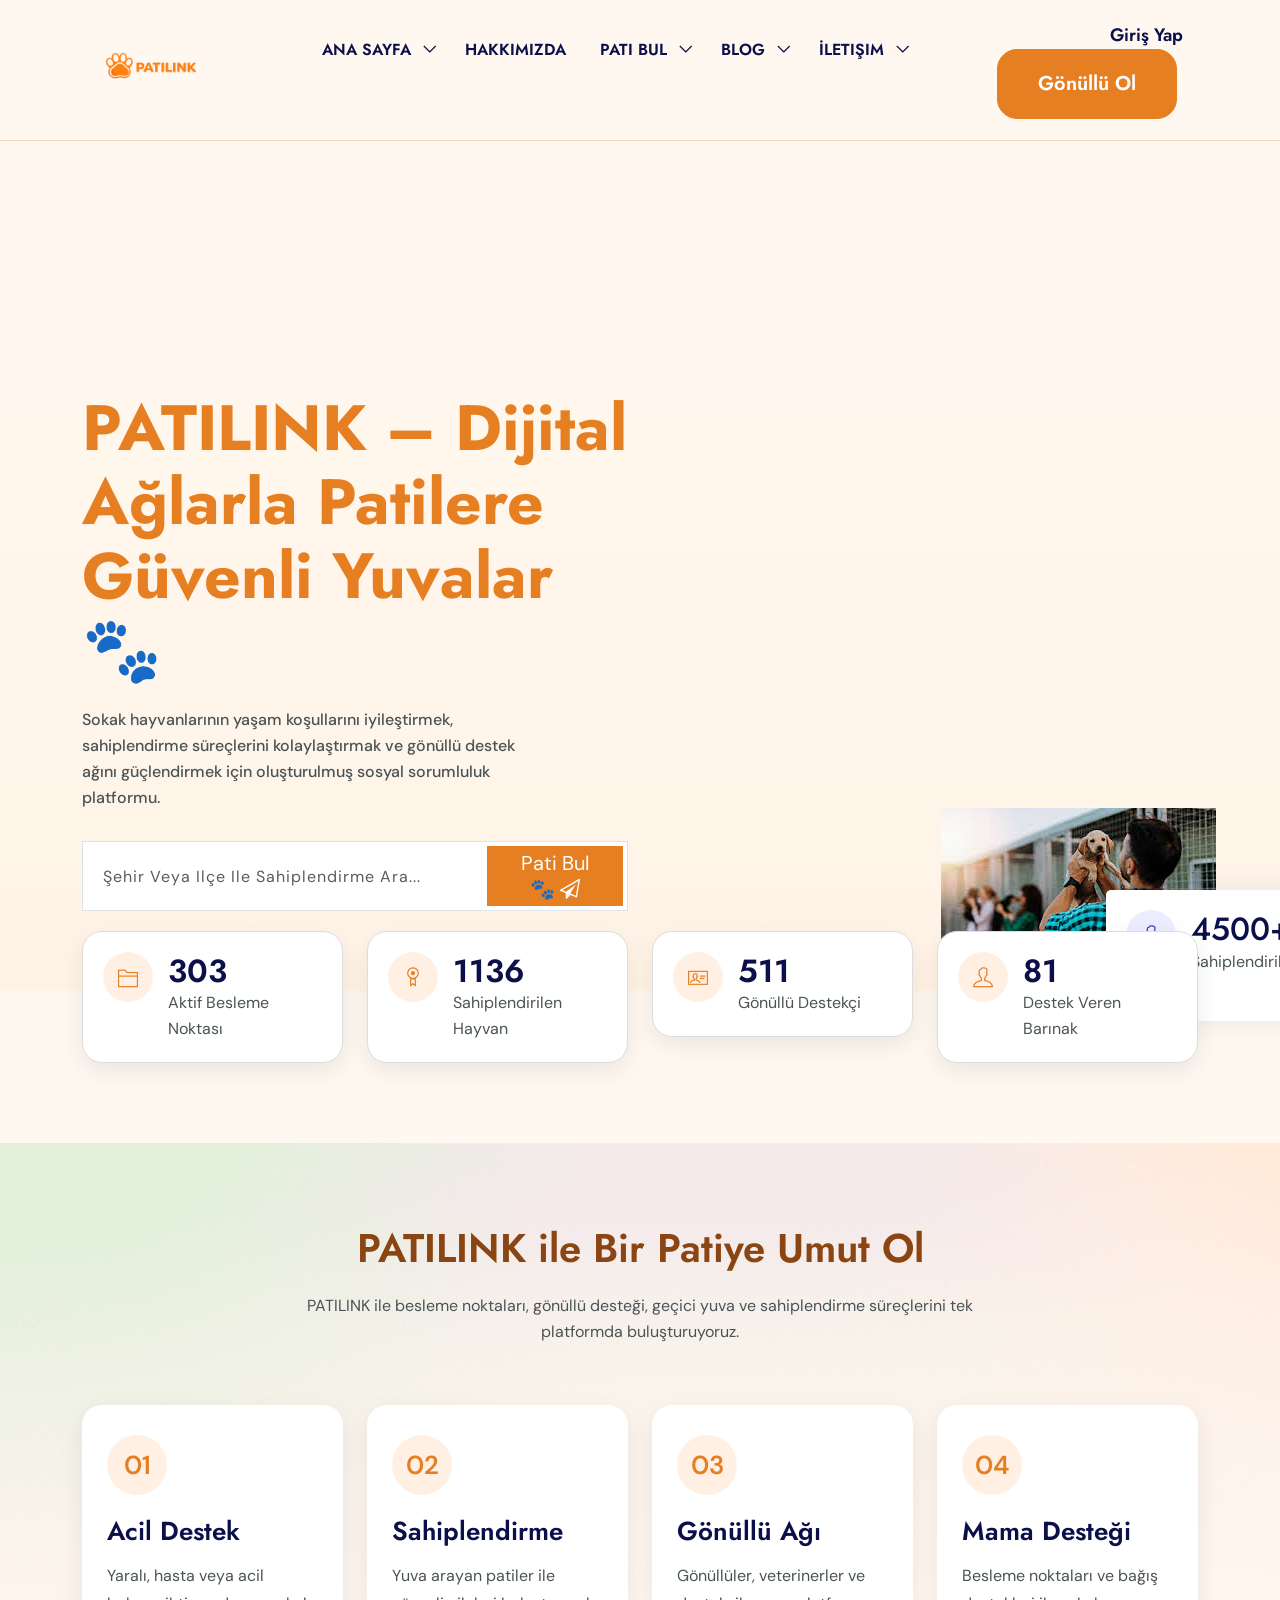
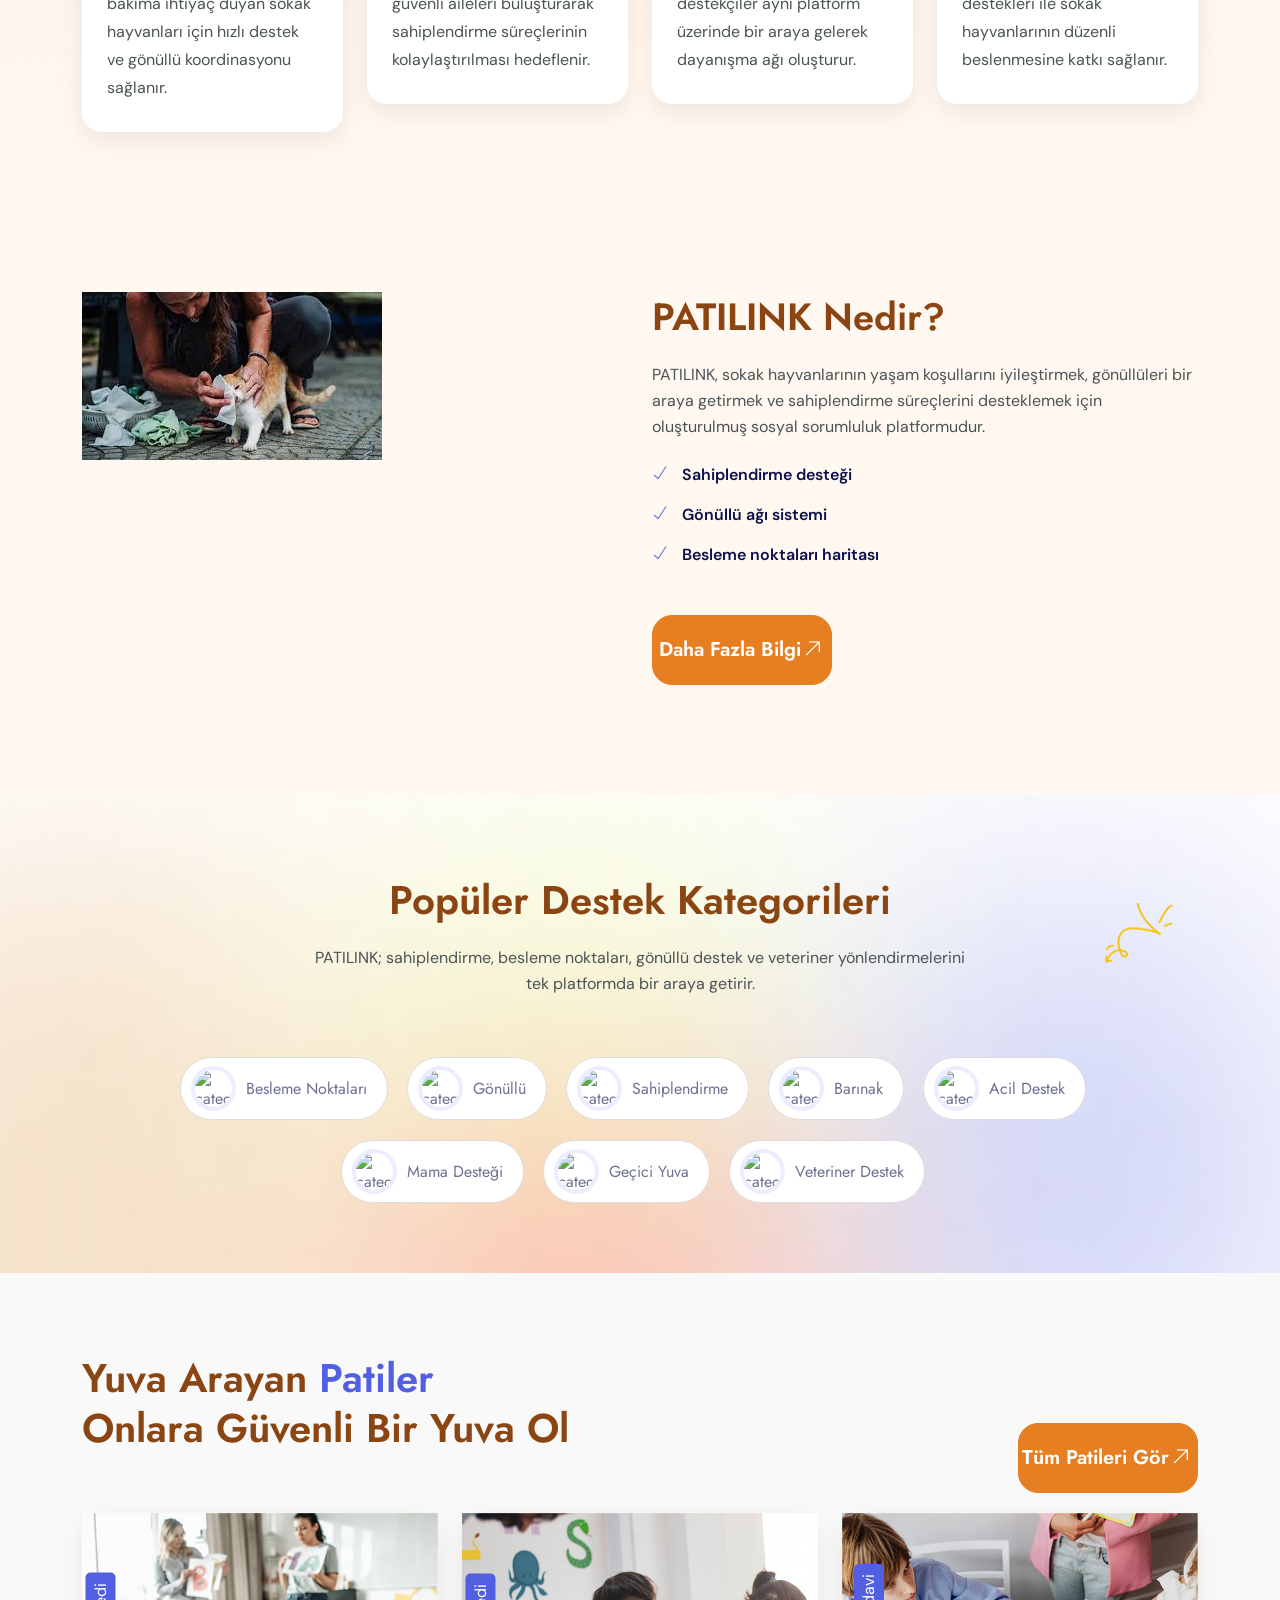
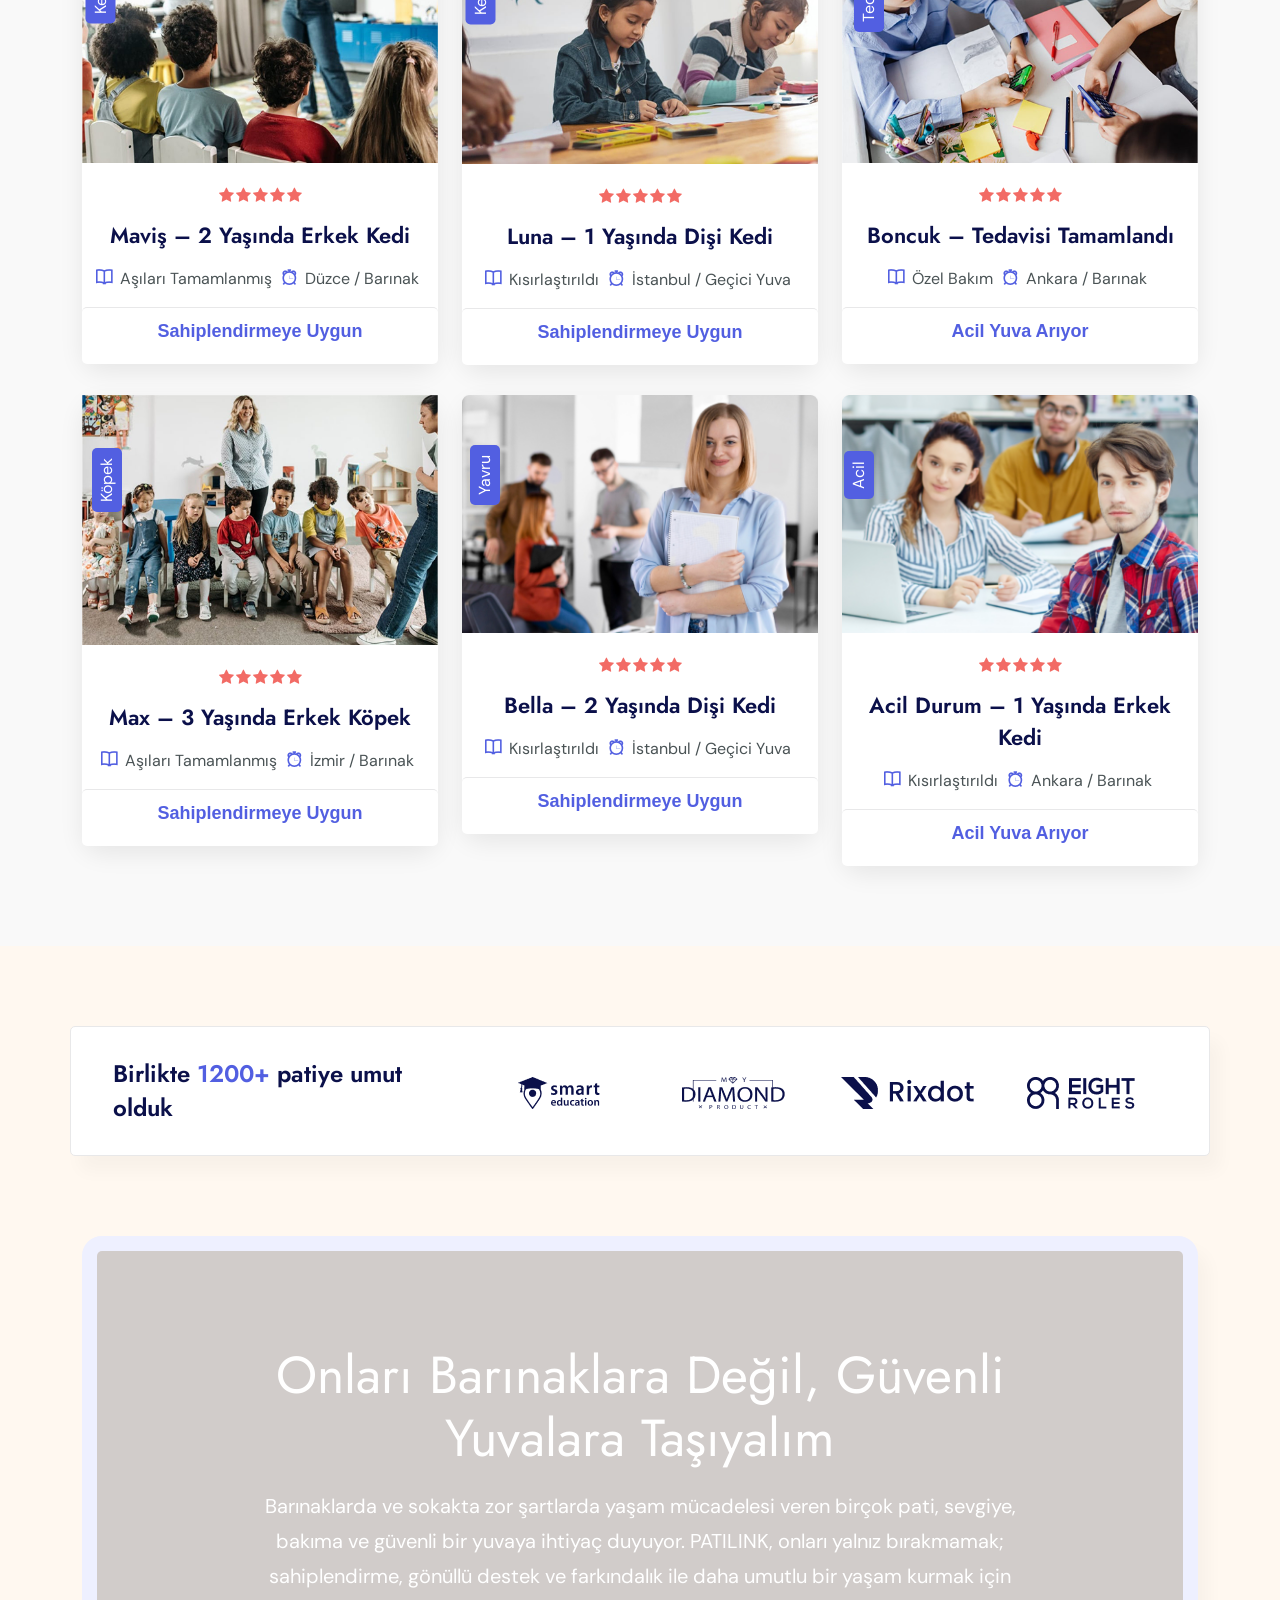
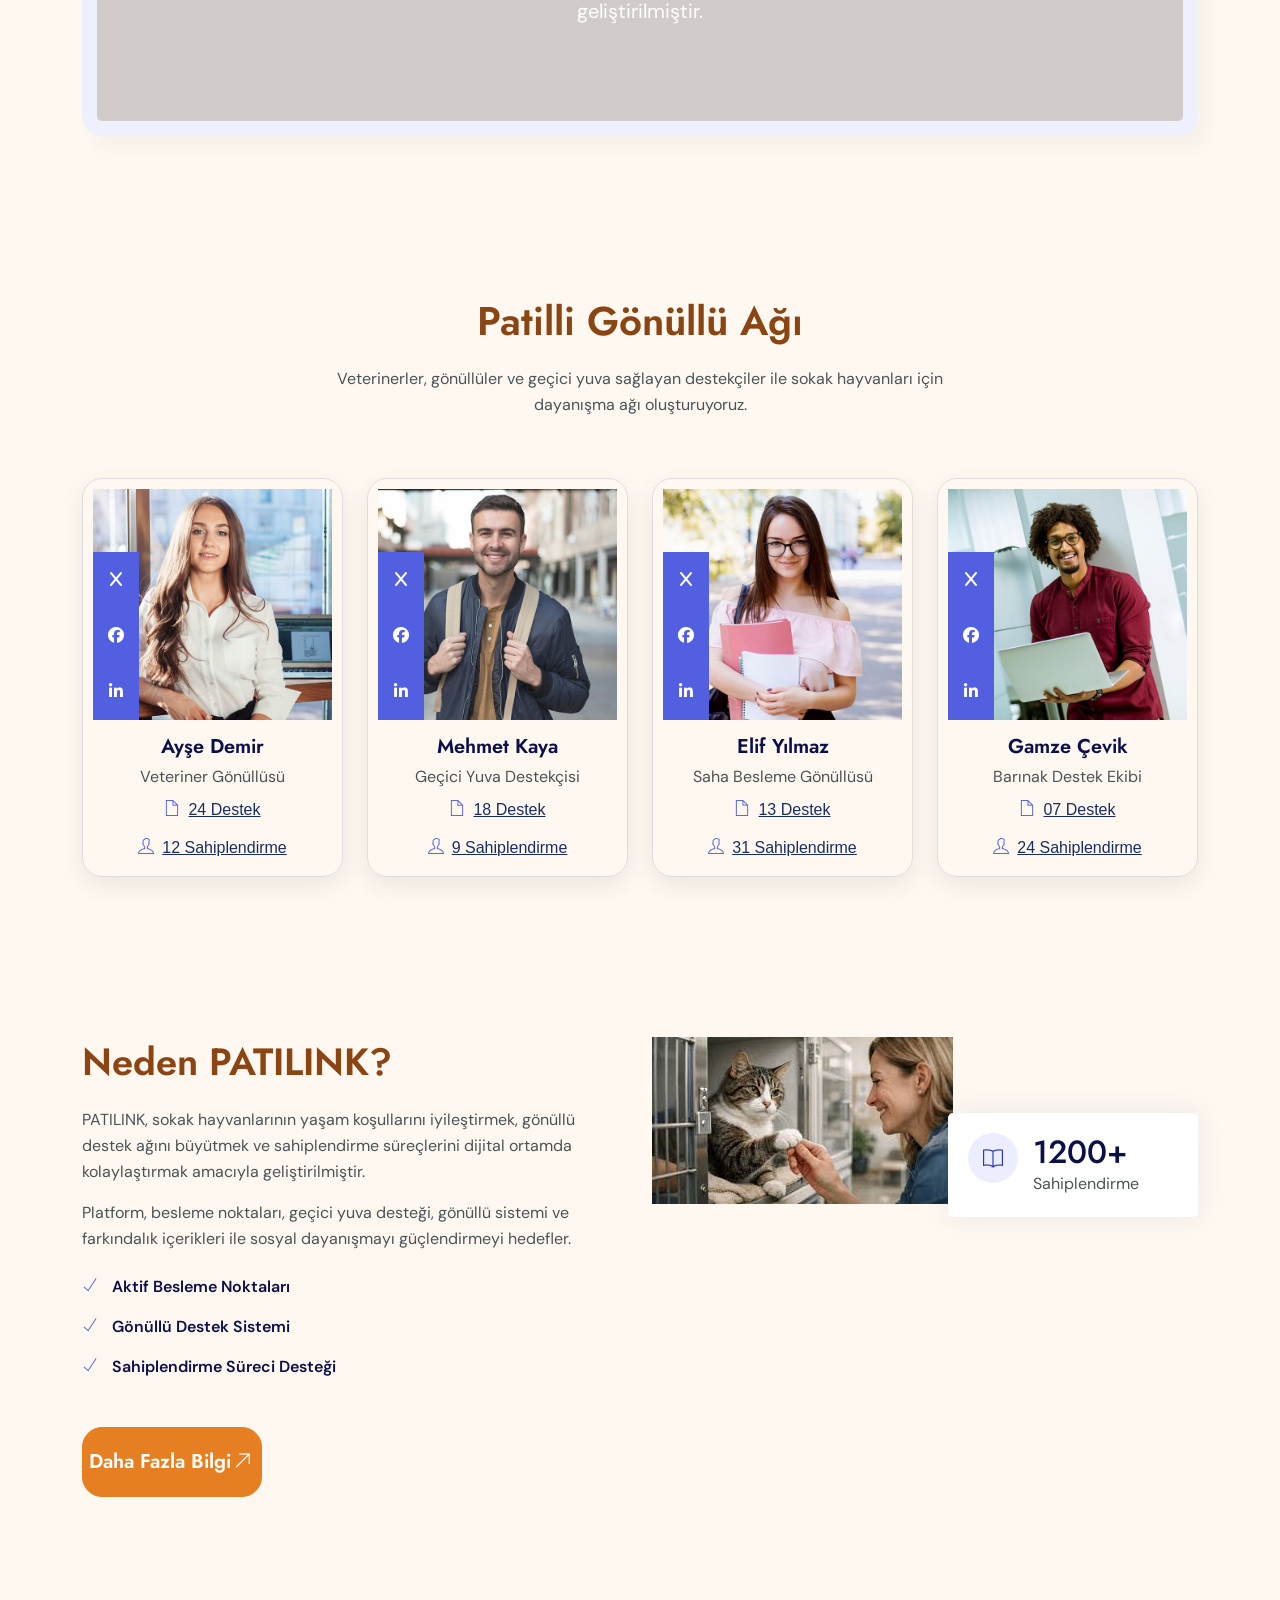
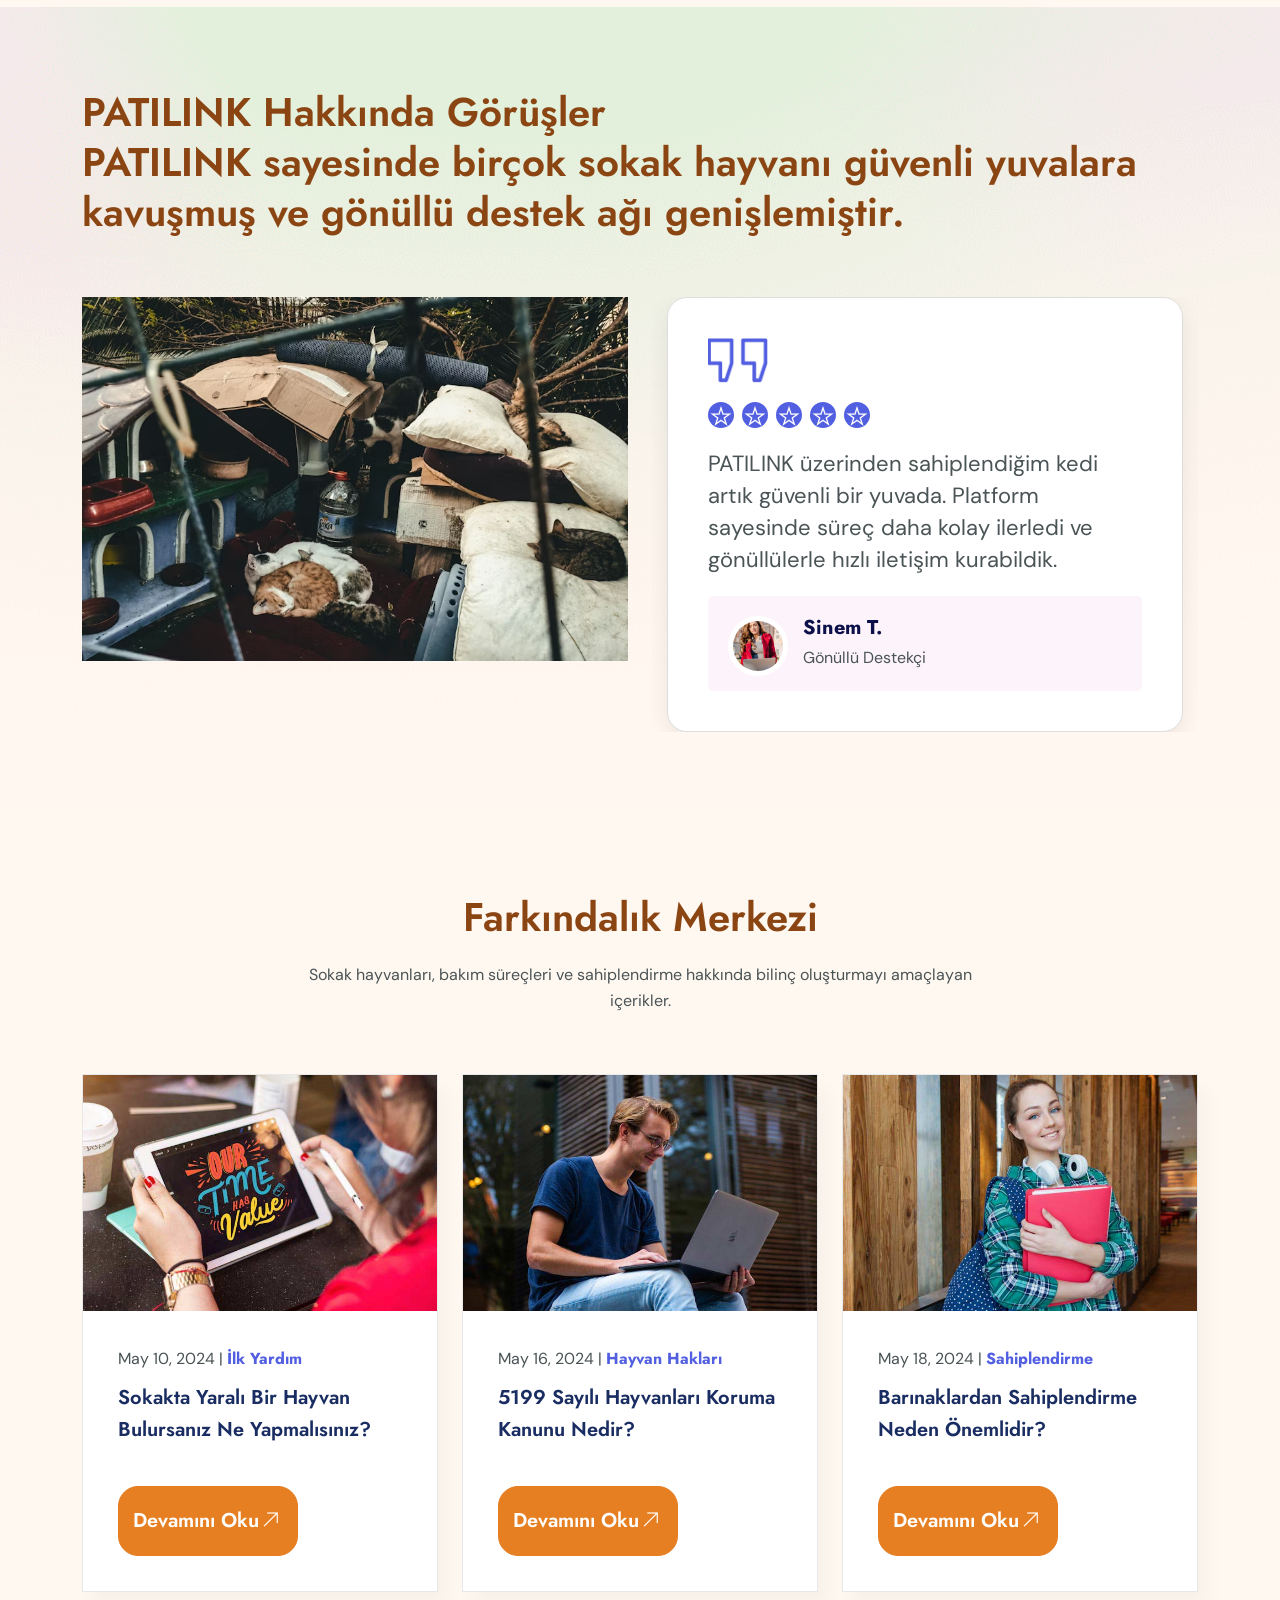
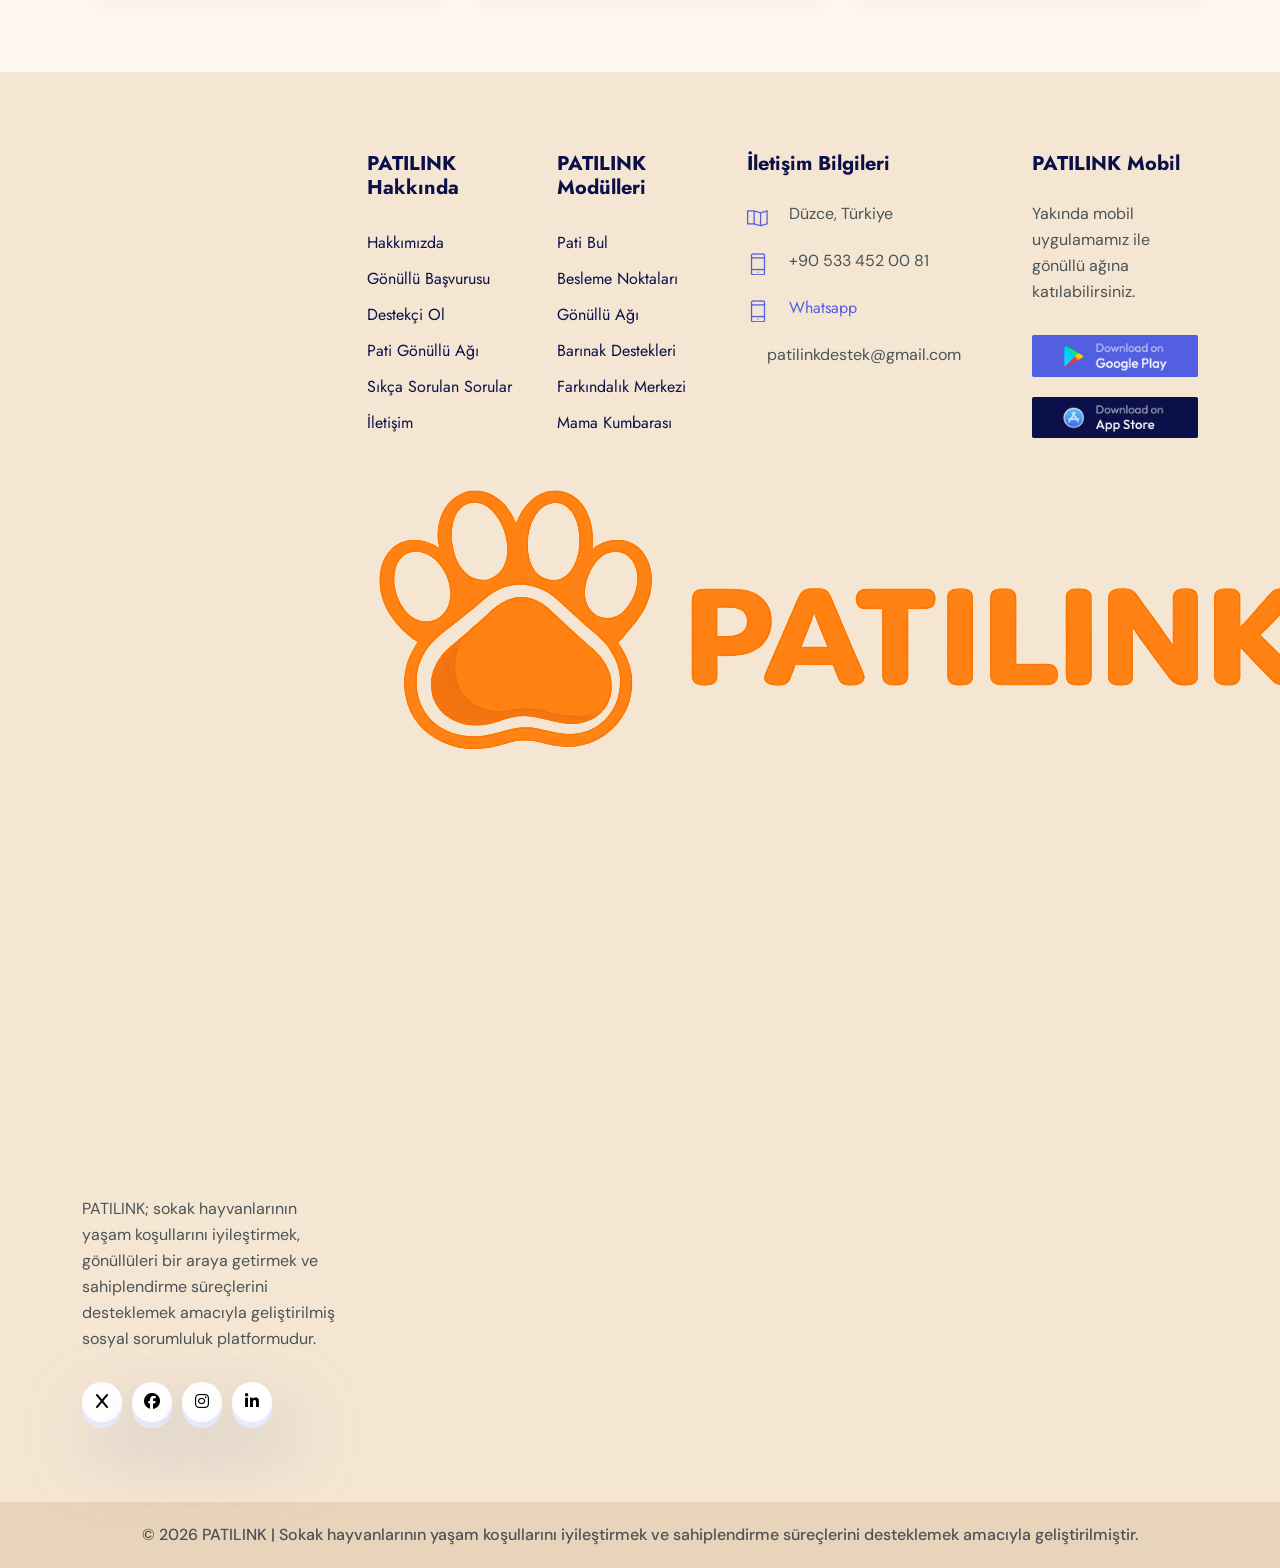
==== commit dc9830e1: "gün sonu" ====
--- a/eduleb/index.html
+++ b/eduleb/index.html
@@ -7,10 +7,10 @@
 		<meta http-equiv="X-UA-Compatible" content="IE=edge">
 		<meta name="viewport" content="width=device-width, initial-scale=1, shrink-to-fit=no">
 		<!-- The above 3 meta tags *must* come first in the head; any other head content must come *after* these tags -->
-		<meta name="description" content="PATILINK - Education HTML Template">
+		<meta name="description" content="PATILINK - Sokak hayvanları için sahiplendirme, gönüllülük ve destek platformu">
 		<meta name="keywords" content="agency, business, corporate, creative, html5, modern, multipurpose, One Page, parallax, startup">		
 		<!-- SITE TITLE -->
-		<title>PATILINK  </title>			
+		<title>PATILINK | Dijital Ağlarla Patilere Güvenli Yuvalar</title> </title>			
 		<!-- Latest Bootstrap min CSS -->
 		<link rel="stylesheet" href="assets/bootstrap/css/bootstrap.min.css">		
 		<!-- Google Font -->
@@ -101,8 +101,8 @@
 					<ul class="mobile_menu">						
 						<li><a href="#">ANA SAYFA</a>
 							<ul class="sub-menu">										
-								<li><a href="index.html">Home 01</a></li>
-								<li><a href="index2.html">Home 02</a></li>						
+								<li><a href="index.html">Sahiplendirme</a></li>
+								<li><a href="index2.html">Gönüllü Ol</a></li>						
 							</ul>
 						</li>	
 						<li><a href="about.html">Hakkımızda</a></li>						
@@ -111,11 +111,11 @@
 						</li>
 						<li><a href="#">Pages</a>
 							<ul class="sub-menu">									
-								<li><a href="instructor.html">Instructor</a></li>
-								<li><a href="ins_details.html">Instructor Details</a></li>
-								<li><a href="pricing.html">Pricing Plan</a></li>
-								<li><a href="faq.html">Faq Page</a></li>			
-								<li><a href="404.html">404</a></li>							
+								<li><a href="instructor.html">Sayfalar</a></li>
+								<li><a href="ins_details.html">Gönüllüler</a></li>
+								<li><a href="pricing.html">Gönüllü Detayları</a></li>
+								<li><a href="faq.html">Destek Planı</a></li>			
+								<li><a href="404.html">Sık Sorulan Sorular</a></li>							
 							</ul>
 						</li>			
 						<li><a href="blog.html">Blog</a>
@@ -124,7 +124,7 @@
 								<li><a href="blog_single.html">Ekibimiz</a></li>
 							</ul>
 						</li>						
-						<li><a href="contact.html">Contact</a></li>
+						<li><a href="contact.html">İletişim</a></li>
 					</ul>			
 				</div><!--- END ROW -->
 			</div><!--- END CONTAINER -->
@@ -149,7 +149,7 @@
 				  </div><!--- END COL -->
 				  <div class="col-lg-6 col-sm-12 col-xs-12">
 					<div class="hero-text-img">
-						<img src="assets/img/home-img2.png" class="img-fluid" alt="" />
+						<img src="assets/img/barınak.png" class="img-fluid" alt="" />
 						<div class="home_ps">
 							<span class="ti-user"></span>
 							<h2>4500+</h2>
@@ -246,7 +246,7 @@
 			<div class="row">								
 				<div class="col-lg-6 col-sm-12 col-xs-12 wow fadeInUp" data-wow-duration="1s" data-wow-delay="0.2s" data-wow-offset="0">
 					<div class="ab_img">
-						<img src="assets/img/about1.png" class="img-fluid" alt="image">
+						<img src="assets/img/yardım.png" class="img-fluid" alt="image">
 					</div>
 				</div><!--- END COL -->						
 				<div class="col-lg-6 col-sm-12 col-xs-12 wow fadeInUp" data-wow-duration="1s" data-wow-delay="0.1s" data-wow-offset="0">
@@ -272,7 +272,7 @@
 		<div class="container">									
 			<div class="section-title text-center">
 				<h2>Popüler Destek Kategorileri</h2>
-				<p>We offer a brand new approach to the most basic learning paradigms. Choose from a wide range of learning options and gain new skills! Our school is know.</p>
+				<p><p>PATILINK; sahiplendirme, besleme noktaları, gönüllü destek ve veteriner yönlendirmelerini tek platformda bir araya getirir.</p></p>
 			</div>						
 			<div class="row">													
 				<div class="col-lg-12 col-sm-12 col-xs-12 wow fadeInUp" data-wow-duration="1s" data-wow-delay="0.1s" data-wow-offset="0">
@@ -426,8 +426,23 @@
 			<div class="container">																
 				<div class="row">
 					<div class="col-lg-12 vp_top wow fadeInUDown" data-wow-duration="1s" data-wow-delay="0.2s" data-wow-offset="0">
-						<div class="video-area" style="background-image: url(assets/img/bg/video.jpg);  background-size:cover; background-position: center center;">
-							<a href="https://www.youtube.com/watch?v=RXv_uIN6e-Y" class="magnific_popup video-button"><i class="fa fa-play"></i></a>
+						<div class="video-area">
+                    <video autoplay muted loop playsinline>
+                    <source src="assets/video/hero.mp4" type="video/mp4">
+                    </video>
+					<div class="video-text">
+	 <h2>Onları Barınaklara Değil, Güvenli Yuvalara Taşıyalım</h2>
+	<p>
+		Barınaklarda ve sokakta zor şartlarda yaşam mücadelesi veren birçok pati,
+		sevgiye, bakıma ve güvenli bir yuvaya ihtiyaç duyuyor. PATILINK,
+		onları yalnız bırakmamak; sahiplendirme, gönüllü destek ve farkındalık
+		ile daha umutlu bir yaşam kurmak için geliştirilmiştir.
+	</p>
+</div>
+
+
+                    </div>
+							
 						</div>
 					</div><!--- END COL -->	
 				</div><!--- END ROW -->
@@ -440,7 +455,7 @@
 			<div class="container">									
 				<div class="section-title text-center">
 					<h2>Patilli Gönüllü Ağı</h2>
-					<p><p>Veterinerler, gönüllüler ve geçici yuva sağlayan destekçiler ile sokak hayvanları için dayanışma ağı oluşturuyoruz.</p></p>
+					<p>Veterinerler, gönüllüler ve geçici yuva sağlayan destekçiler ile sokak hayvanları için dayanışma ağı oluşturuyoruz.</p>
 				</div>						
 				<div class="row">													
 					<div class="col-lg-3 col-sm-6 col-xs-12 wow fadeInUp" data-wow-duration="1s" data-wow-delay="0.1s" data-wow-offset="0">
@@ -547,7 +562,7 @@
 				</div><!--- END COL -->	
 				<div class="col-lg-6 col-sm-12 col-xs-12 wow fadeInUp" data-wow-duration="1s" data-wow-delay="0.2s" data-wow-offset="0">
 					<div class="ab_img">
-						<img src="assets/img/about3.png" class="img-fluid" alt="image">
+						<img src="assets/img/barınak1.png" class="img-fluid" alt="image">
 						<div class="home_ps2">
 							<span class="ti-book"></span>
 							<h2>1200+</h2>
@@ -569,7 +584,7 @@
 				<div class="row">
 					<div class="col-lg-6 col-sm-12 col-xs-12">
 						<div class="ab_img">
-							<img src="assets/img/review.png" class="img-fluid" alt="image">
+							<img src="assets/img/kedi2.png" class="img-fluid" alt="image">
 						</div>					
 					</div><!-- END COL -->						
 					<div class="col-lg-6 col-sm-12 col-xs-12">
@@ -710,7 +725,7 @@
 				<div class="row">						
 					<div class="col-lg-3 col-sm-6 col-xs-12">
 						<div class="single_footer">
-							<a href="index.html"><img src="assets/img/logo.png" alt=""></a>         
+							<a href="index.html"><img src="assets/img/logo1.png" alt=""></a>         
 							<p>PATILINK; sokak hayvanlarının yaşam koşullarını iyileştirmek, gönüllüleri bir araya getirmek ve sahiplendirme süreçlerini desteklemek amacıyla geliştirilmiş sosyal sorumluluk platformudur.</p>
 							<div class="social_profile">
 								<ul>
--- a/eduleb/assets/css/style.css
+++ b/eduleb/assets/css/style.css
@@ -2971,4 +2971,40 @@
 
 .btn_one a{
 white-space:nowrap;
-}+}
+.video-area{
+height:500px;
+overflow:hidden;
+padding:0;
+border-radius:20px;
+background:none;
+}
+
+.video-area video{
+width:100%;
+height:100%;
+object-fit:cover;
+filter:brightness(45%);
+}
+.video-text{
+position:absolute;
+top:50%;
+left:50%;
+transform:translate(-50%,-50%);
+text-align:center;
+color:white;
+width:70%;
+z-index:2;
+}
+
+.video-text h2{
+font-size:52px;
+margin-bottom:20px;
+color:white;
+}
+
+.video-text p{
+font-size:20px;
+line-height:35px;
+color:white;
+}
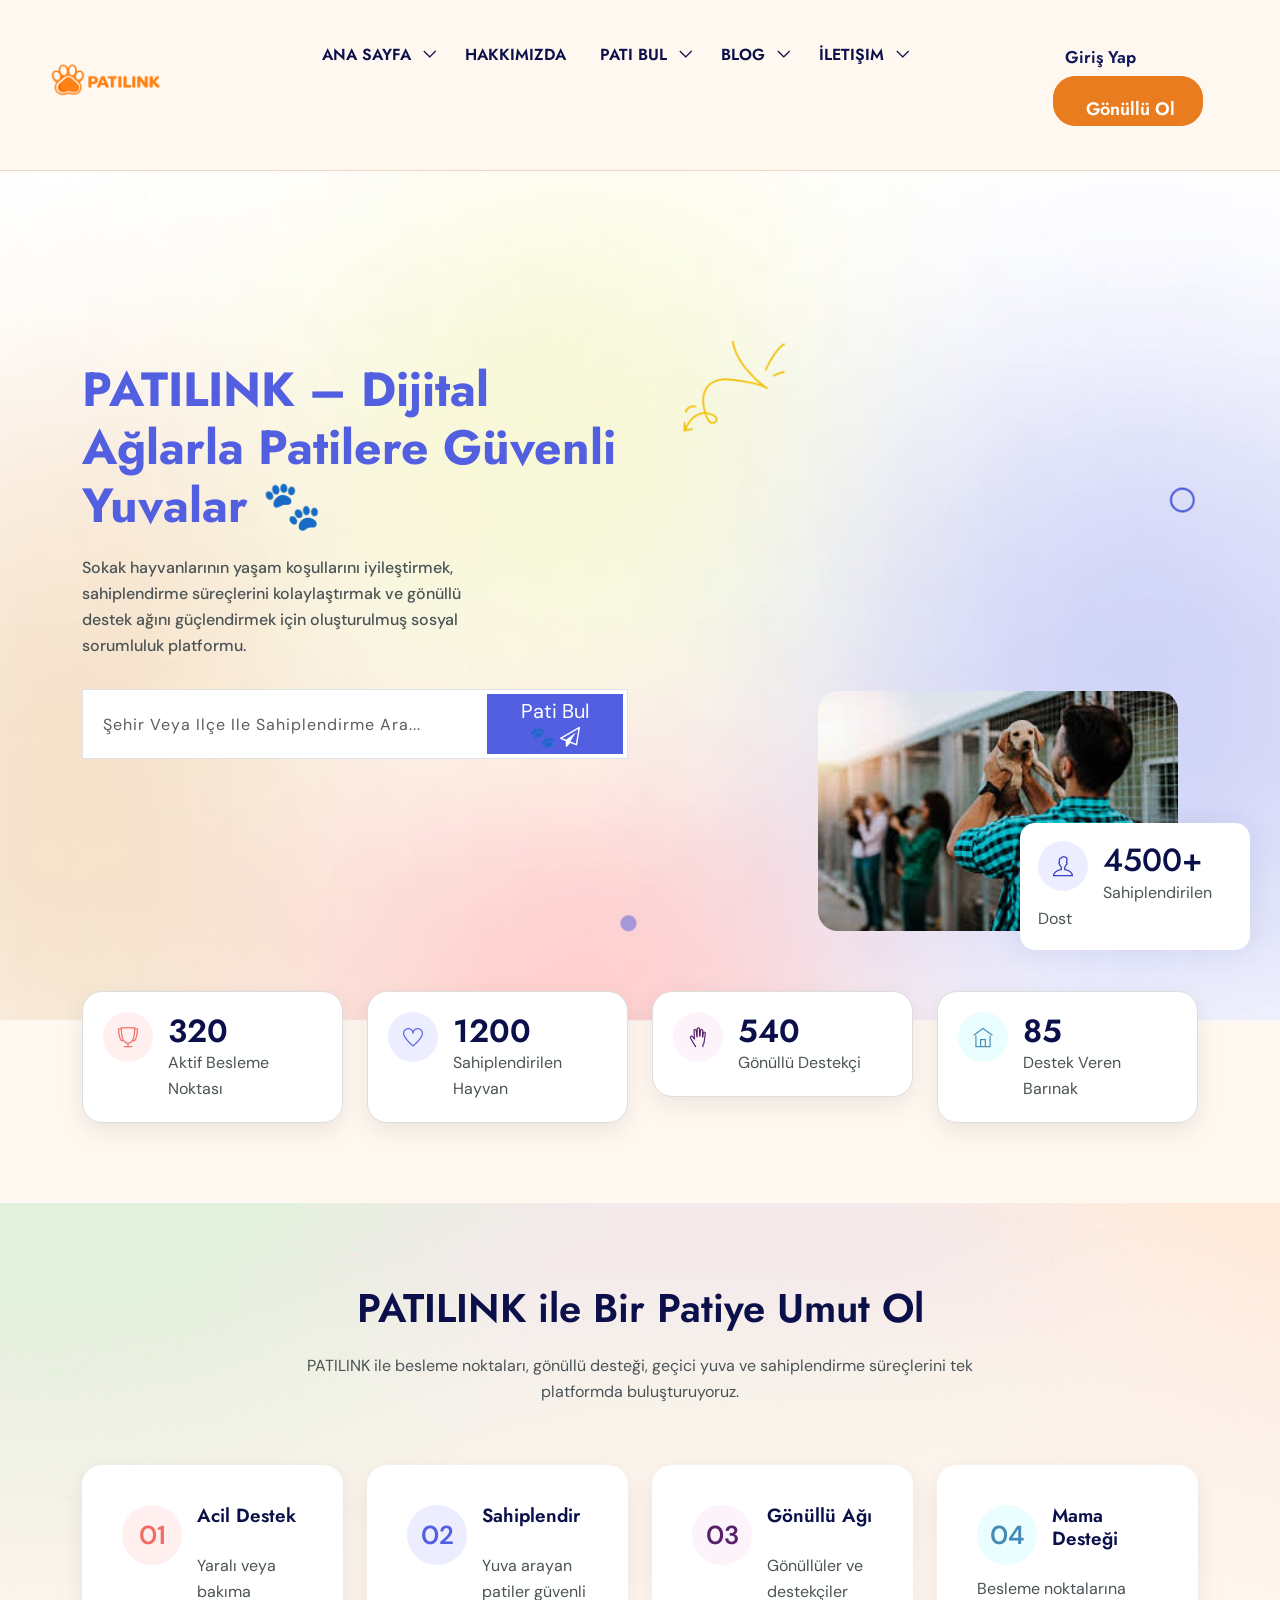
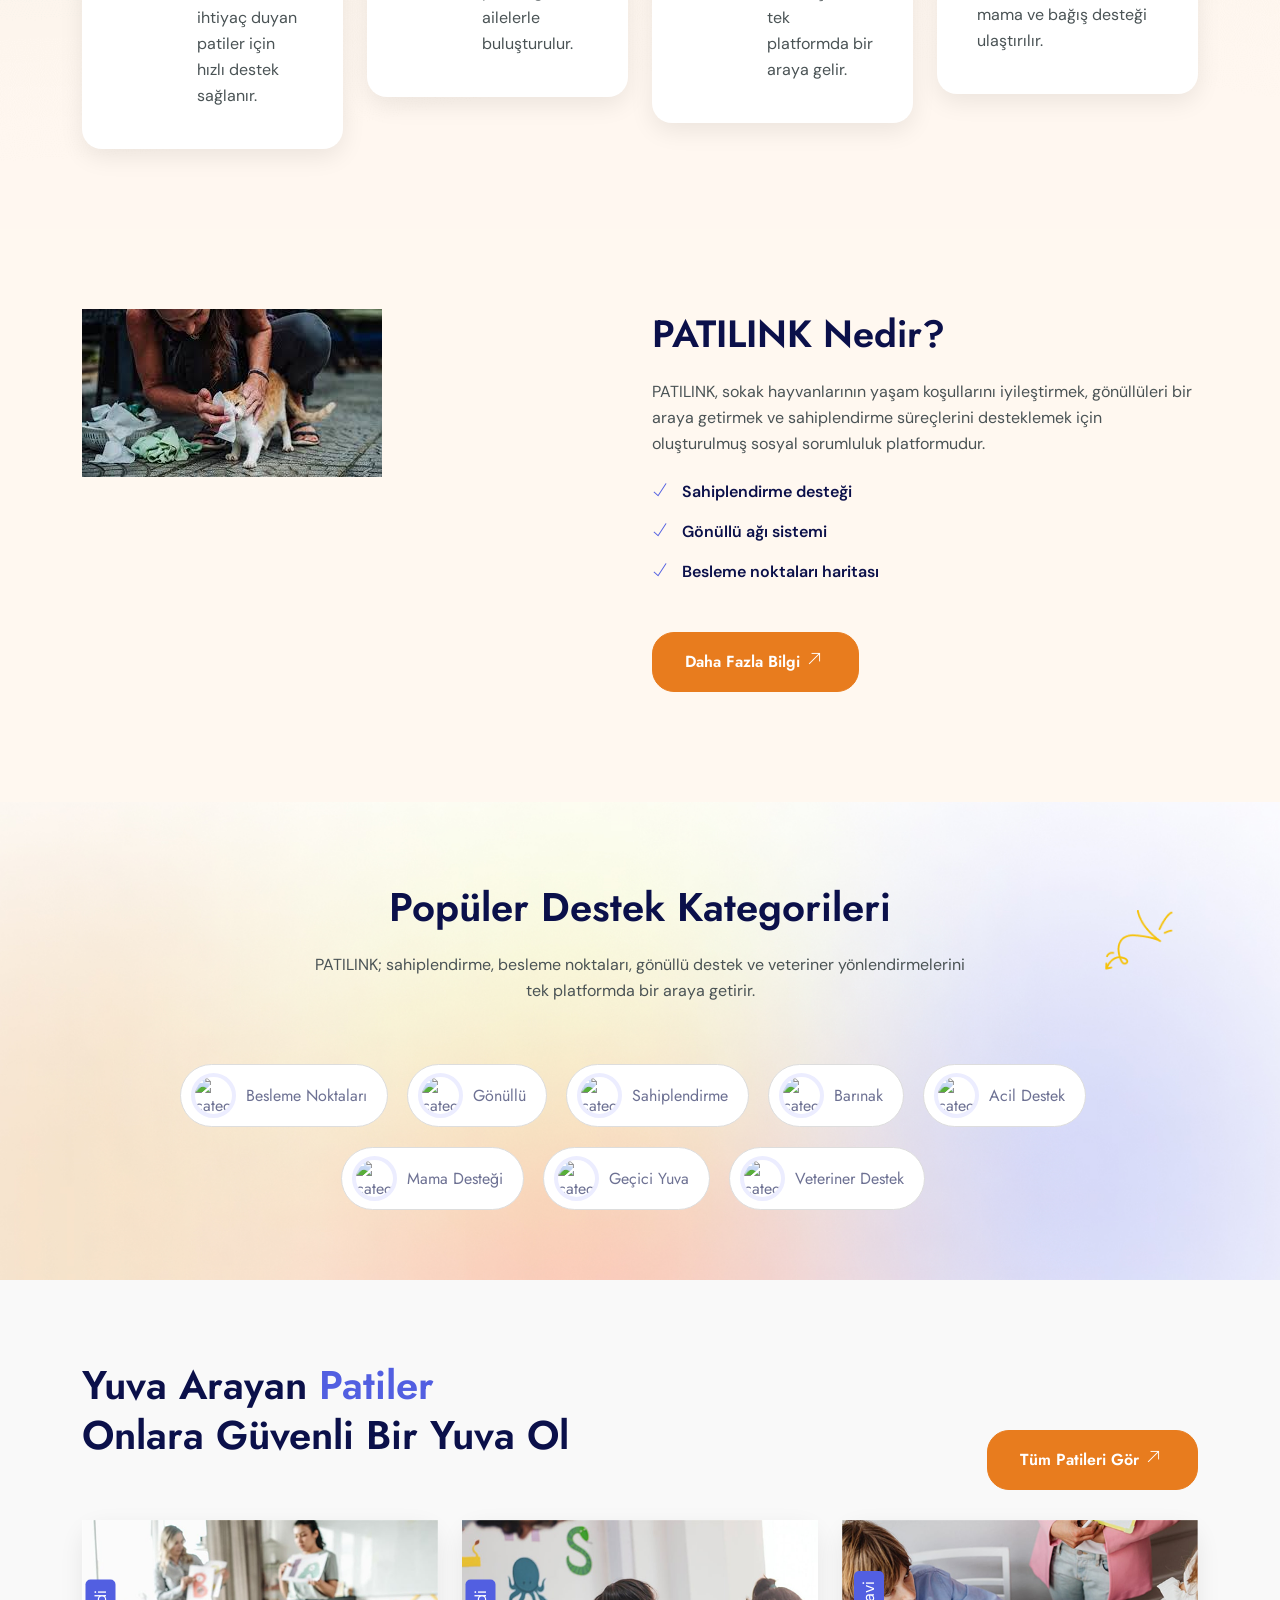
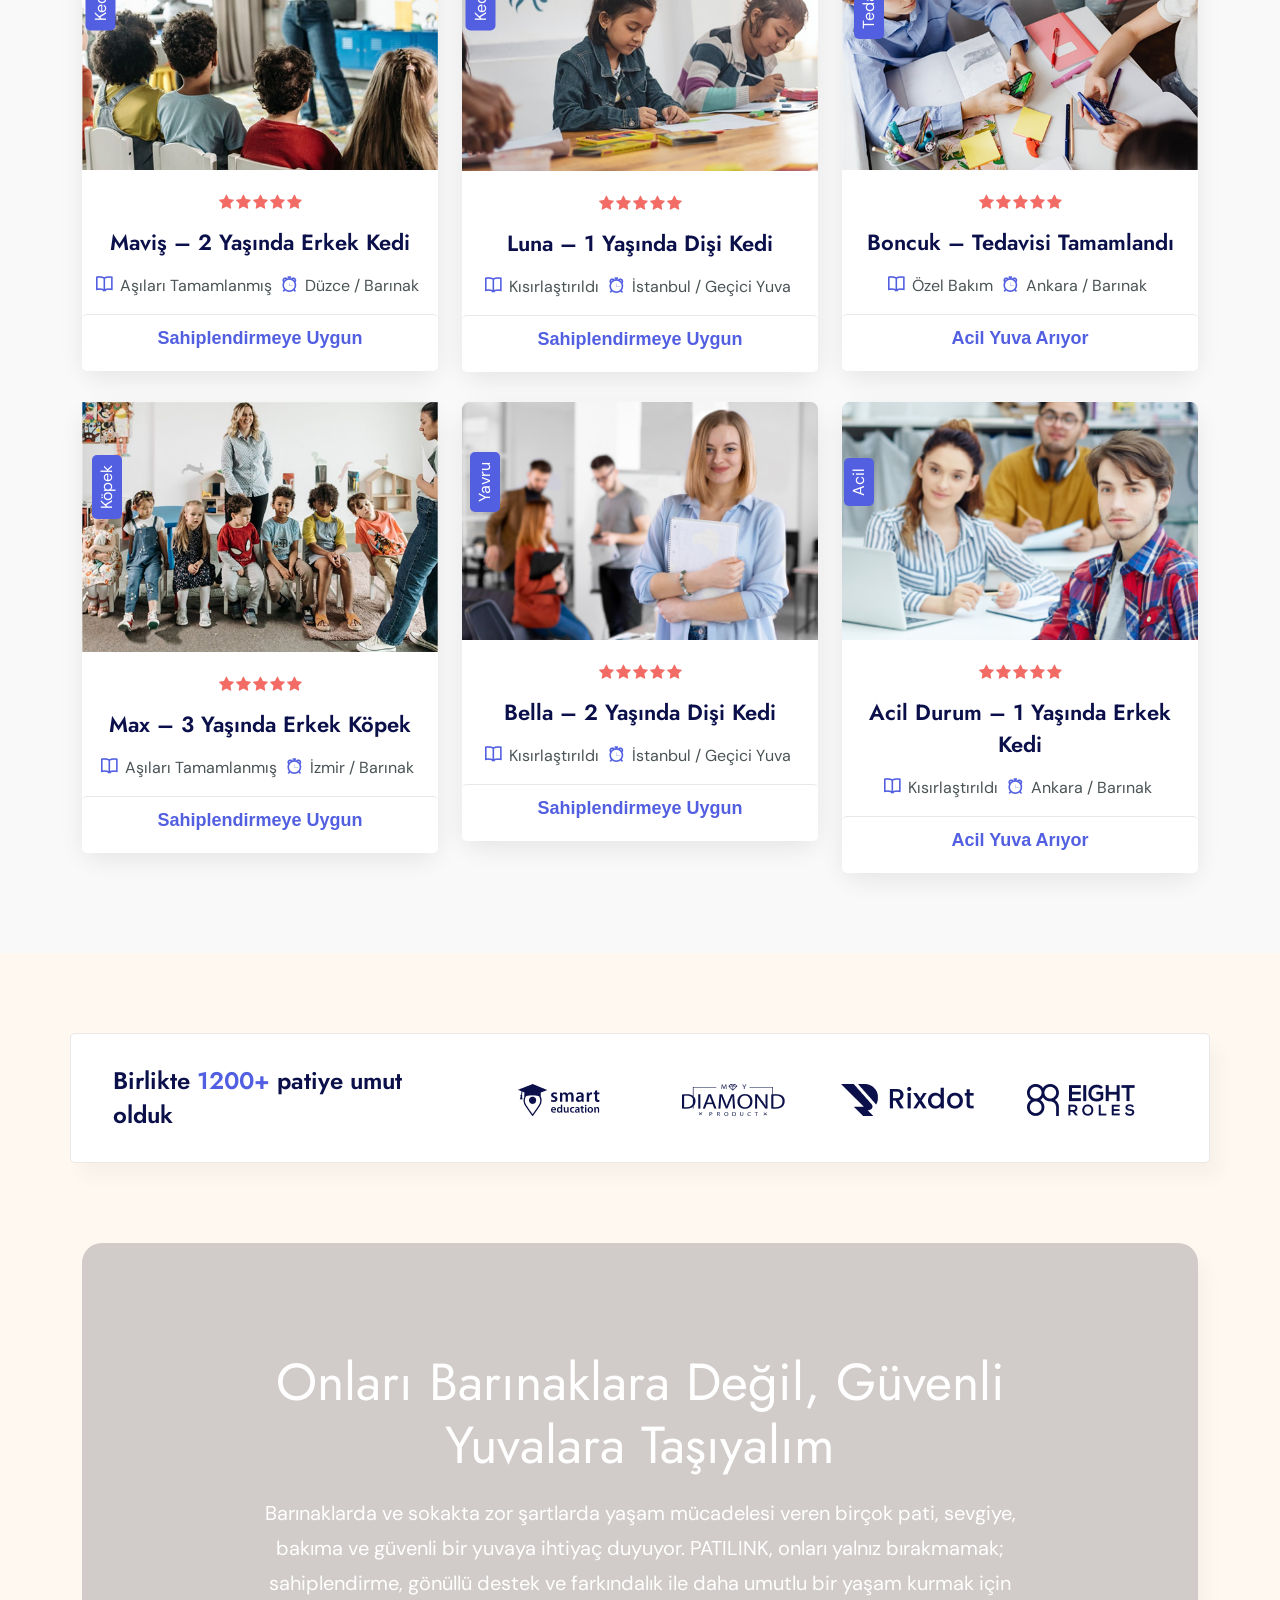
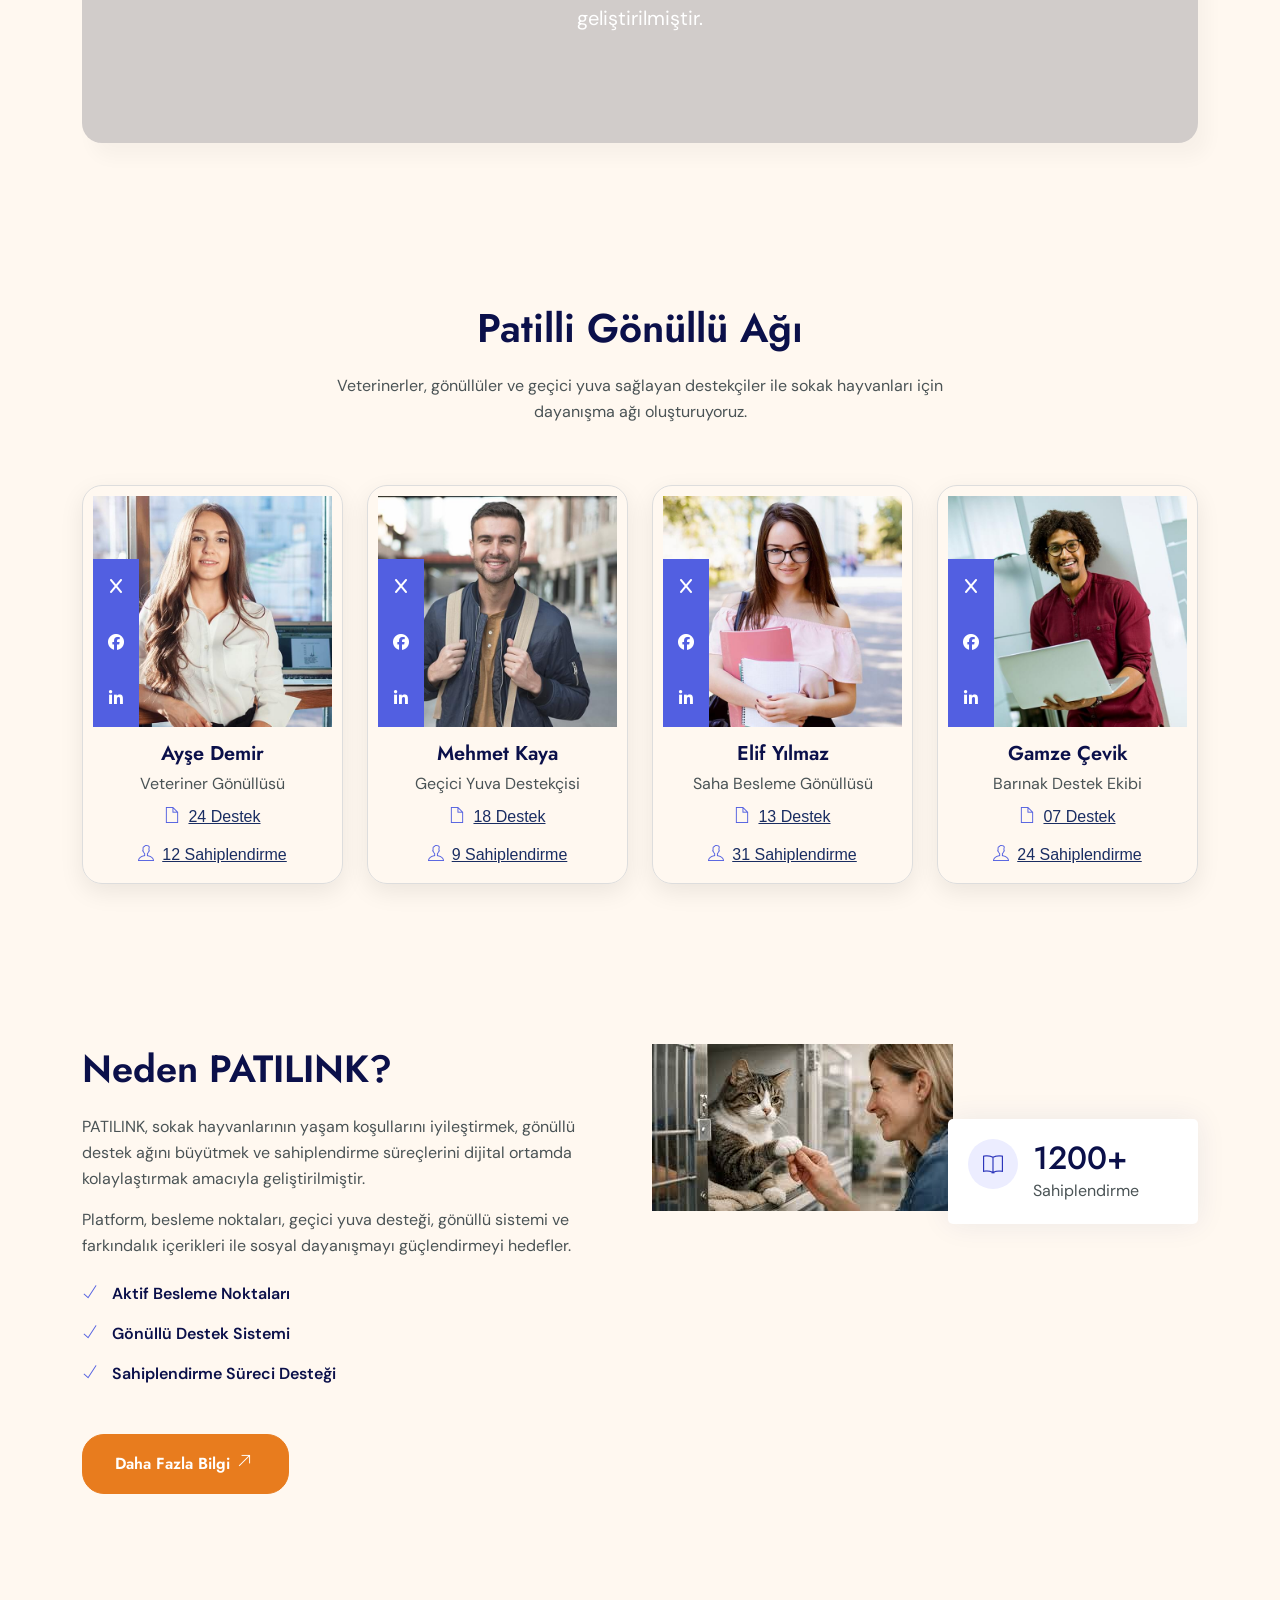
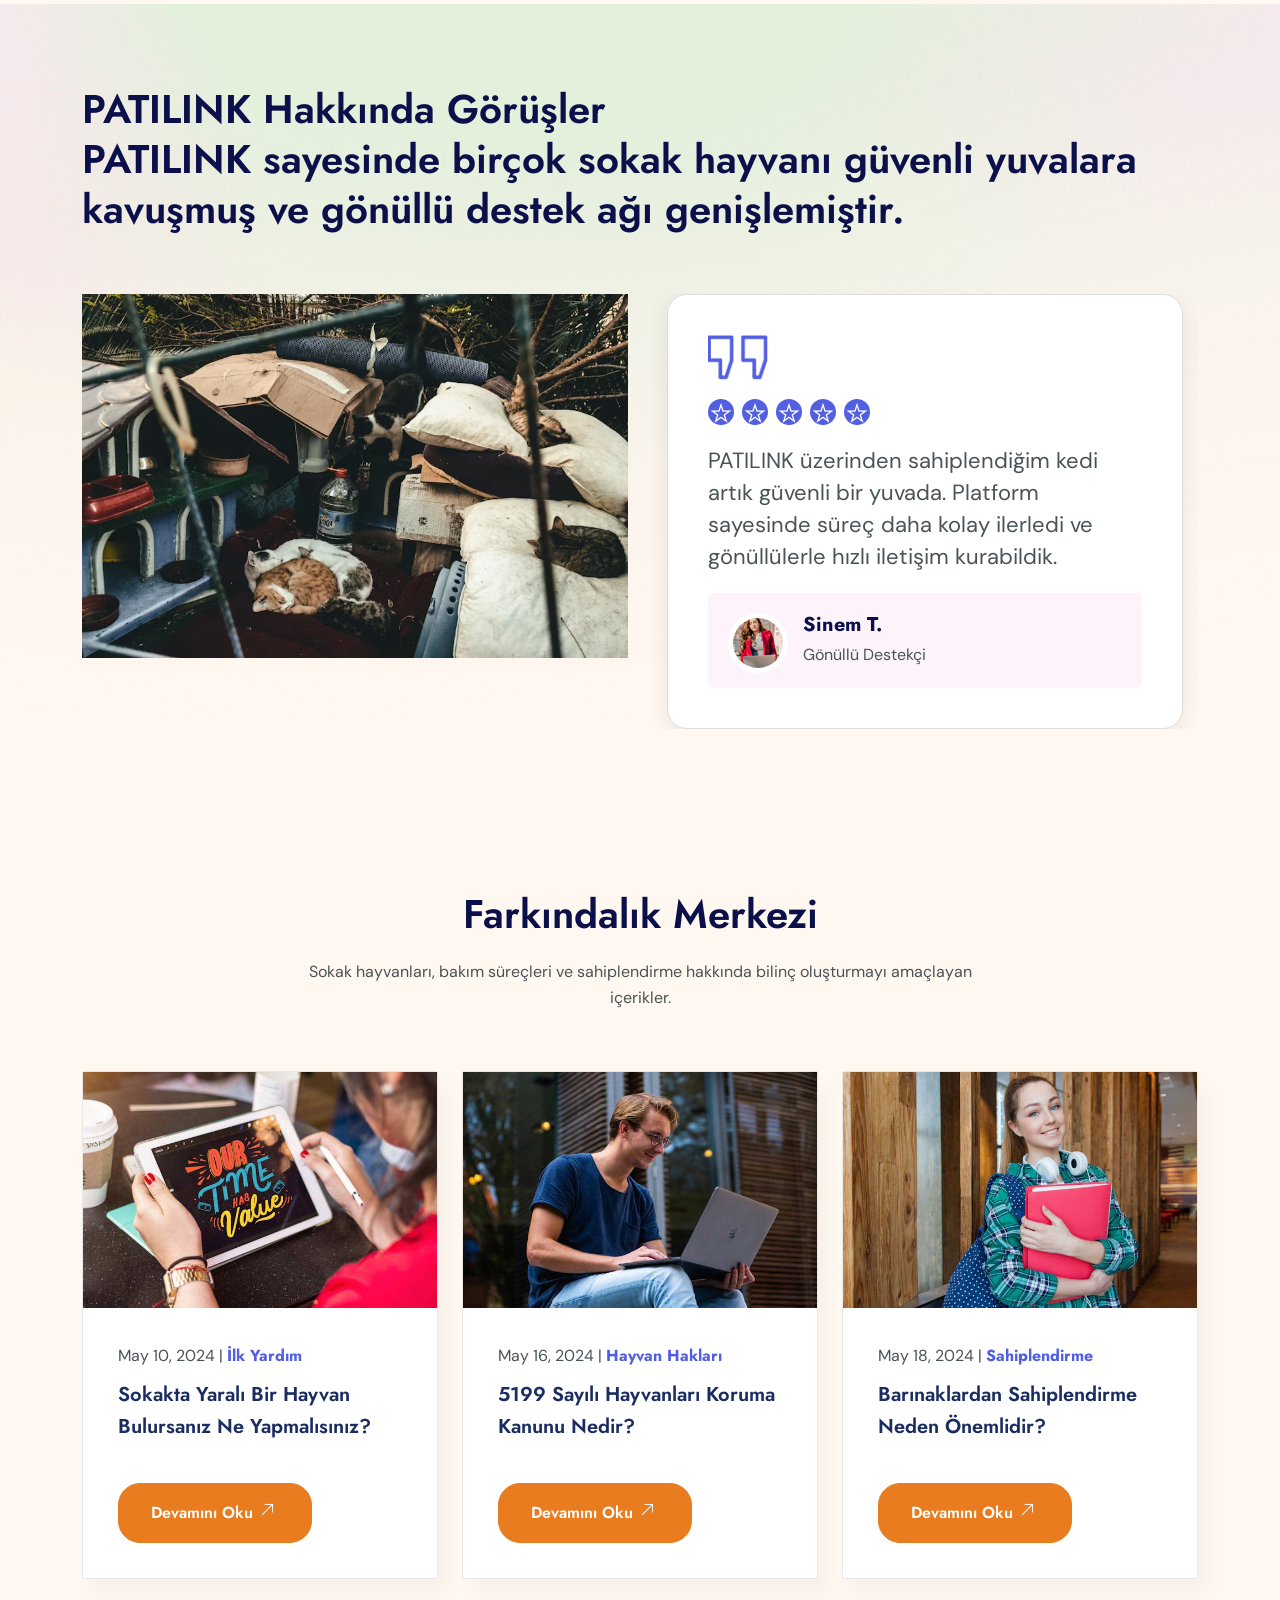
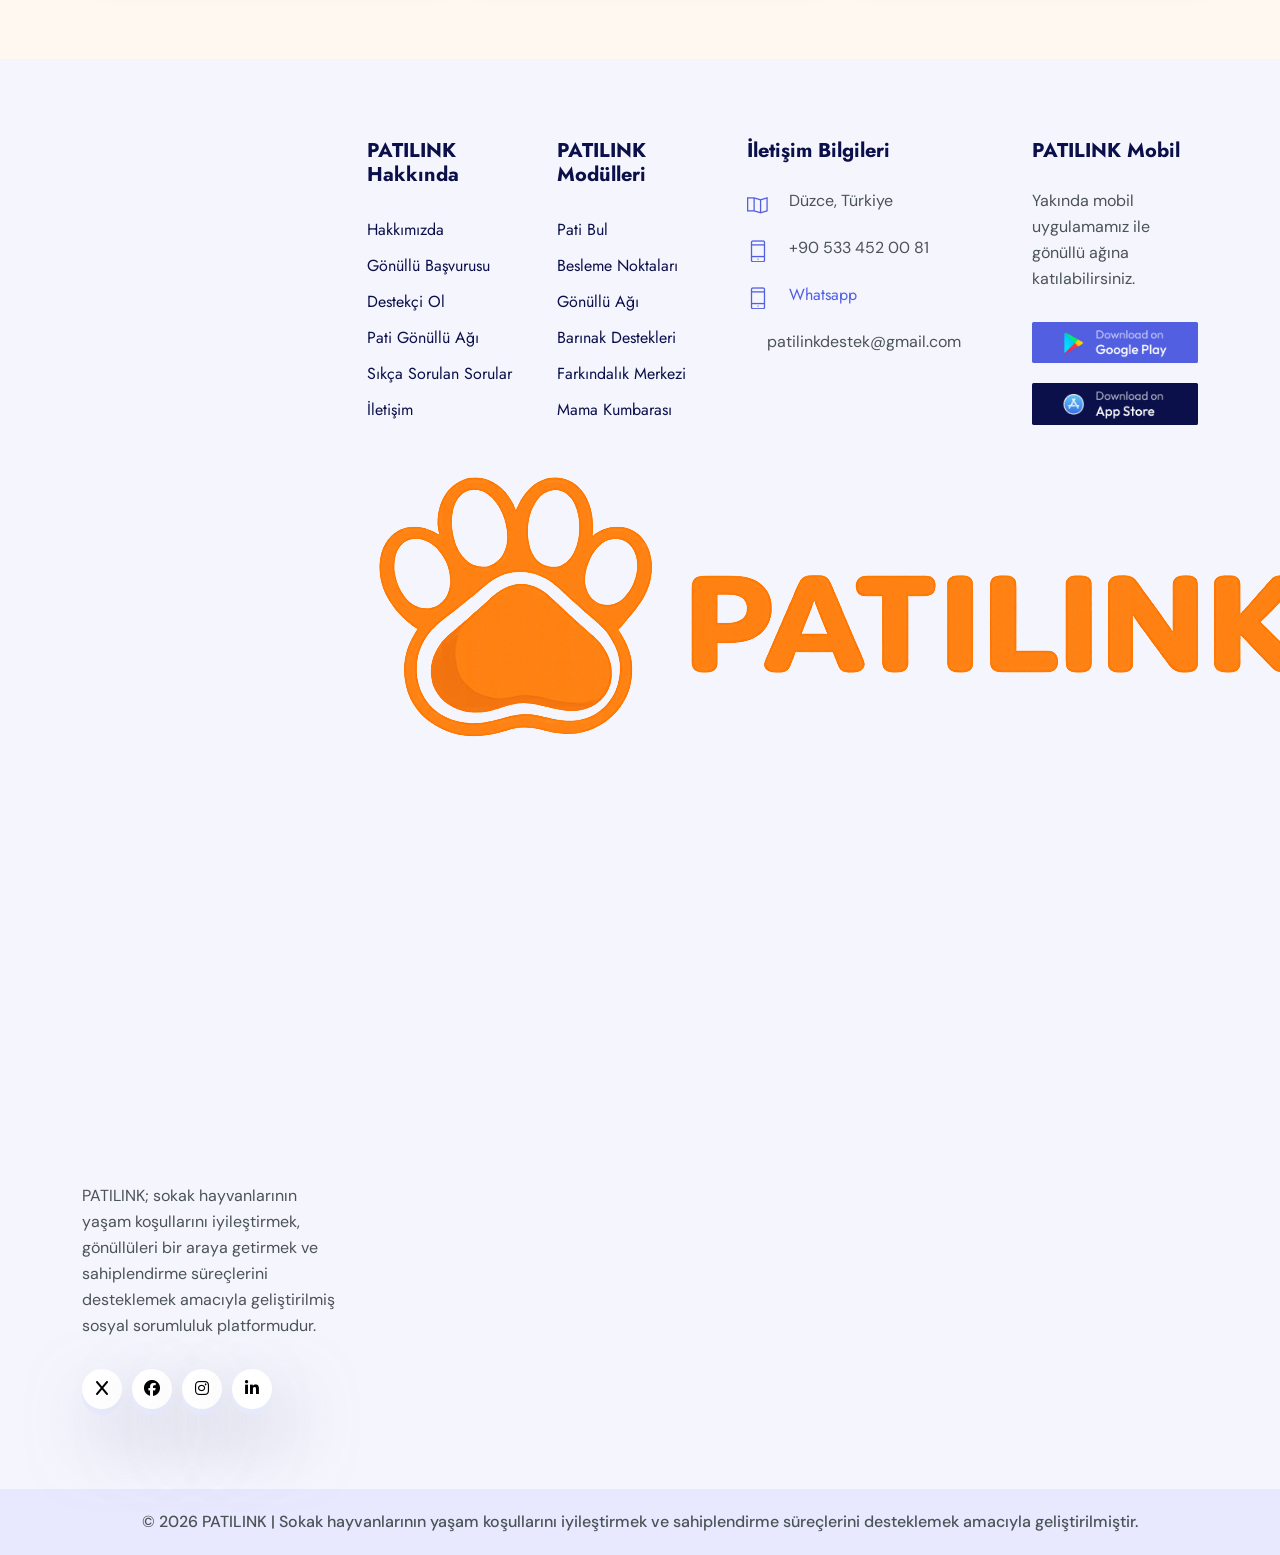
==== commit f957f606: "değişiklikler yapıldı" ====
--- a/eduleb/index.html
+++ b/eduleb/index.html
@@ -94,8 +94,9 @@
 					</div><!--- END Col -->
 					
 					<div class="col-20 d-none d-xl-block text-end align-self-center">
-						<a href="#" class="header-btn">Giriş Yap</a>
-						<a href="contact.html" class="btn_one">Gönüllü Ol</a>
+						
+						<a href="#" class="login-text">Giriş Yap</a>
+                        <a href="#" class="btn_one">Gönüllü Ol</a>
 					</div><!--- END Col -->
 					
 					<ul class="mobile_menu">						
@@ -168,28 +169,28 @@
 				<div class="row">
 					<div class="col-lg-3 col-sm-6 col-xs-12">
 						<div class="single-counter">
-							<span class="ti-folder sc_one"></span>
+							<span class="ti-cup sc_one"></span>
 							<h2 class="counter-num">320</h2>
 							<p>Aktif Besleme Noktası</p>
 						</div>							
 					</div>
 					<div class="col-lg-3 col-sm-6 col-xs-12">
 						<div class="single-counter">
-							<span class="ti-medall-alt sc_two"></span>
+							<span class="ti-heart sc_two"></span>
 							<h2 class="counter-num">1200</h2>
 							<p>Sahiplendirilen Hayvan</p>
 						</div>
 					</div><!-- END COL -->
 					<div class="col-lg-3 col-sm-6 col-xs-12">
 						<div class="single-counter">
-							<span class="ti-id-badge sc_three"></span>
+							<span class="ti-hand-open sc_three"></span>
 							<h2 class="counter-num">540</h2>
 							<p>Gönüllü Destekçi</p>
 						</div>
 					</div><!-- END COL -->
 					<div class="col-lg-3 col-sm-6 col-xs-12">
 						<div class="single-counter">
-							<span class="ti-user sc_four"></span>
+							<span class="ti-home sc_four"></span>
 							<h2 class="counter-num">85</h2>
 							<p>Destek Veren Barınak</p>
 						</div>
@@ -211,28 +212,28 @@
 					<div class="single_tp">
 						<span class="sc_one">01</span>
 						<h3>Acil Destek</h3>
-						<p>Yaralı, hasta veya acil bakıma ihtiyaç duyan sokak hayvanları için hızlı destek ve gönüllü koordinasyonu sağlanır.</p>
+						<p>Yaralı veya bakıma ihtiyaç duyan patiler için hızlı destek sağlanır.</p>
 					</div>
 				</div><!-- END COL -->			
 				<div class="col-lg-3 col-sm-6 col-xs-12 wow fadeInUp" data-wow-duration="1s" data-wow-delay="0.3s" data-wow-offset="0">
 					<div class="single_tp">
 						<span class="sc_two">02</span>
-						<h3>Sahiplendirme</h3>
-						<p>Yuva arayan patiler ile güvenli aileleri buluşturarak sahiplendirme süreçlerinin kolaylaştırılması hedeflenir.</p>
+						<h3>Sahiplendir</h3>
+						<p>Yuva arayan patiler güvenli ailelerle buluşturulur.</p>
 					</div>
 				</div><!-- END COL -->			
 				<div class="col-lg-3 col-sm-6 col-xs-12 wow fadeInUp" data-wow-duration="1s" data-wow-delay="0.4s" data-wow-offset="0">
 					<div class="single_tp">
 						<span class="sc_three">03</span>
 						<h3>Gönüllü Ağı</h3>
-						<p>Gönüllüler, veterinerler ve destekçiler aynı platform üzerinde bir araya gelerek dayanışma ağı oluşturur.</p>
+						<p>Gönüllüler ve destekçiler tek platformda bir araya gelir.</p> 
 					</div>
 				</div><!-- END COL -->	
 				<div class="col-lg-3 col-sm-6 col-xs-12 wow fadeInUp" data-wow-duration="1s" data-wow-delay="0.4s" data-wow-offset="0">
 					<div class="single_tp">
 						<span class="sc_four">04</span>
 						<h3>Mama Desteği</h3>
-						<p>Besleme noktaları ve bağış destekleri ile sokak hayvanlarının düzenli beslenmesine katkı sağlanır.</p>
+						<p>Besleme noktalarına mama ve bağış desteği ulaştırılır.</p>
 					</div>
 				</div><!-- END COL -->							
 			</div><!-- END ROW -->
--- a/eduleb/assets/css/style.css
+++ b/eduleb/assets/css/style.css
@@ -204,19 +204,22 @@
 /*END SCROLL TO TOP*/
 /*START BTN*/
 .btn_one {
-	background: #525fe1;
-	border: 1px solid #525fe1;
-	padding: 15px 30px;
-	border-radius: 2px;
+	background: #E87C1E;
+	border: 1px solid #E87C1E;
+	padding: 16px 32px;
+	border-radius: 22px;
 	color: #fff;
 	transition: 0.3s;
 	font-weight: 600;
+	display: inline-block;
+	white-space: nowrap;
+	text-align: center;
 }
 .btn_one i{margin-right:5px;}
 .btn_one:hover{
-background:#f26b65;
-color:#fff;
-border: 1px solid #f26b65;
+	background:#C96A16;
+	color:#fff;
+	border: 1px solid #C96A16;
 }
 @media only screen and (max-width:960px){
 .btn_one{
@@ -249,7 +252,9 @@
 	width: 20%;
 }
 .site-logo{
-	width: 150px;
+	width: 180px;
+	margin-left: -60px;
+	
 }
 .site-logo a{
 	display: block;
@@ -258,8 +263,9 @@
 	max-width: 100%;
 }
 #navigation{
-	padding: 20px 65px;
-	border-bottom: 1px solid #ddd;
+	padding: 25px 65px;
+	border-bottom: 1px solid #F1D9C5;
+	background: #FFF8F0;
 }
 .navigation2{
 	border-bottom: 0px !important;
@@ -270,7 +276,7 @@
 }
 .navbar-fixed {
     z-index: 999;
-    position: fixed;
+    position: static;
     opacity: .98;
     -ms-filter:"progid:DXImageTransform.Microsoft.Alpha(Opacity=98)";
     width: 100%;
@@ -316,7 +322,13 @@
 #navigation .header-btn {
 	padding-right:20px;
 }
-
+#navigation .btn_one{
+	width: 150px;
+	height: 50px;
+	line-height: 32px;
+	font-size: 18px;
+	border-radius: 22px;
+}
 
 
 /*-------------------------------
@@ -438,11 +450,13 @@
 }
 }
 .header-btn{
-	display: inline-block;
+	display: flex;
 	font-weight: 600;
 	font-size: 18px;
 	color: #0b104a;
 	transition: .5s;	
+	flex-direction: column;
+	align-items: center;
 }
 .header-btn:hover,
 .header-btn:focus{
@@ -474,11 +488,11 @@
 .hero-text h1 span{color: #525fe1;}
 .hero-text h1 {
 	color: #0b104a;
-	font-size: 64px;
+	font-size: 48px;
 	font-weight: 700;
 	letter-spacing: 0;
-	line-height: 74px;
-	padding-top: 250px;
+	line-height: 58px;
+	padding-top: 190px;
 	margin-bottom: 20px;
 }
 @media only screen and (max-width:960px){
@@ -491,9 +505,9 @@
 .hero-text h1 {padding-top:150px;font-size: 34px;line-height:44px;}
 }
 .hero-text p {
-	width:80%;
+	width:70%;
 	font-weight:500;
-	margin-bottom: 30px;
+	margin-bottom: 25px;
 }
 /*SUBSCRIBE FIELD*/
 .banner_subs {
@@ -544,10 +558,15 @@
 /*END SUBSCRIBE FIELD*/
 .hero-text-img {
 	position: absolute;
-	bottom: 0;
-	right:5%;
-}
-.hero-text-img img{position:relative;}
+	bottom: 90px;
+	right:8%;
+	width:360px;
+}
+.hero-text-img img{
+	position:relative;
+	width:100%;
+	border-radius:20px;
+}
 @media only screen and (max-width:960px) { 
 .hero-text-img img{display:none;}
 }
@@ -557,14 +576,12 @@
 /*HOME TWO BANNER CSS*/
 .hero-text2{position:relative;}
 .hero-text2 h1 span{color: #f26b65;}
-.hero-text2 h1 {
-	color: #fff;
-	font-size: 64px;
-	font-weight: 700;
-	letter-spacing: 0;
-	line-height: 74px;
-	padding-top: 250px;
-	margin-bottom: 20px;
+.hero-text h1{
+	color:#0b104a;
+	font-size:48px;
+	line-height:58px;
+	padding-top:190px;
+	margin-bottom:20px;
 }
 @media only screen and (max-width:960px){
 .hero-text2 h1 {padding-top:150px;font-size:64px;line-height:74px;}
@@ -655,15 +672,15 @@
 
 .home_ps {
 	background: #fff;
-	width: 250px;
-	padding: 20px;
-	border-radius: 5px;
+	width: 230px;
+	padding: 18px;
+	border-radius: 15px;
 	box-shadow: 0px 0 30px rgba(1, 41, 112, 0.08);
 	position: absolute;
-	top: 45%;
-	right: 20%;
-	left: 60%;
-}	
+	top: 55%;
+	right: -20%;
+	left: auto;
+}
 @media only screen and (max-width:1024px){
 .home_ps {display:none;}
 }
@@ -699,7 +716,7 @@
 */
 .count_area {
 	position:relative;
-	margin-top: -60px;
+	margin-top: -30px;
 	padding-bottom:80px;
 }
 @media only screen and (max-width:960px) { 
@@ -1565,10 +1582,10 @@
 }
 .video-area2{position: relative;}
 .video-area {
-	padding: 250px 0;
+	height: 500px;
 	position: relative;
-	border-radius: 6px;
-	border: 15px solid #eef0ff;
+	border-radius: 20px;
+	overflow: hidden;
 	background: #fff;
 	box-shadow: 10px 15px 18px rgba(23, 23, 36, 0.03);
 }
@@ -2812,54 +2829,10 @@
     --pati-cream:#FFF8F0;
 }
 
-/* Navbar */
-#navigation{
-    background:#FFF8F0 !important;
-    border-bottom:1px solid #F3D8B8;
-}
-
-#main-menu ul li a:hover{
-    color:#E67E22 !important;
-}
-
-/* Hero alanı */
-.home_bg{
-    background:linear-gradient(
-        rgba(255,248,240,.95),
-        rgba(255,243,230,.95)
-    ) !important;
-}
-
-/* Başlıklar */
-.section-title h2,
-.hero-text h1,
-.ab_content h2{
-    color:#8B4513 !important;
-}
-
-.hero-text h1 span{
-    color:#E67E22 !important;
-}
-
-/* Buton */
-.btn_one{
-    background:#E67E22 !important;
-    border:1px solid #E67E22 !important;
-    border-radius:12px;
-}
-
-.btn_one:hover{
-    background:#C96A16 !important;
-}
-
-/* Arama butonu */
-.home_sb button{
-    background:#E67E22 !important;
-}
-
-.home_sb button:hover{
-    background:#C96A16 !important;
-}
+
+
+
+
 
 /* Kartlar */
 .single_course,
@@ -2878,23 +2851,7 @@
     transition:.3s;
 }
 
-/* Footer */
-.footer{
-    background:#F5E6D3 !important;
-}
-
-.foot_copy{
-    background:#E8D3BB !important;
-}
-
-/* İkon renkleri */
-.sc_one,
-.sc_two,
-.sc_three,
-.sc_four{
-    background:#FFF0E3 !important;
-    color:#E67E22 !important;
-}
+
 
 /* Logo */
 .site-logo h2{
@@ -2902,72 +2859,7 @@
     font-weight:600;
 }
 
-/* PATILINK destek kartları düzenleme */
-
-.single_tp{
-    min-height: 280px;
-    padding: 30px 25px !important;
-    text-align: left;
-}
-
-.single_tp span{
-    float: none !important;
-    display: inline-flex;
-    align-items: center;
-    justify-content: center;
-    margin-bottom: 20px;
-}
-
-.single_tp h3{
-    font-size: 26px !important;
-    line-height: 32px !important;
-    margin-bottom: 15px;
-    word-break: normal !important;
-}
-
-.single_tp p{
-    font-size: 16px !important;
-    line-height: 28px !important;
-    margin-top: 10px !important;
-}
-.btn_one{
-    width:160px !important;
-    height:auto !important;
-    padding:18px 25px !important;
-
-    display:flex !important;
-    align-items:center;
-    justify-content:center;
-
-    border-radius:15px !important;
-
-    font-size:24px !important;
-    white-space:nowrap;
-}
-/* Logo düzenleme */
-
-.navbar-brand img{
-width:180px !important;
-height:auto !important;
-margin-top:5px;
-}
-
-/* Buton düzenleme */
-
-.btn_one{
-width:180px !important;
-height:70px !important;
-
-font-size:20px !important;
-
-display:flex !important;
-align-items:center;
-justify-content:center;
-
-border-radius:20px !important;
-
-padding:0 !important;
-}
+/* Butonlar */
 
 .btn_one a{
 white-space:nowrap;
@@ -3008,3 +2900,17 @@
 line-height:35px;
 color:white;
 }
+.video-area video{
+	width:100%;
+	height:100%;
+	object-fit:cover;
+	filter:brightness(45%);
+}
+.login-text{
+	display:block;
+	text-align:center;
+	margin-bottom:6px;
+	font-size:17px;
+	font-weight:600;
+	color:#11185b;
+}
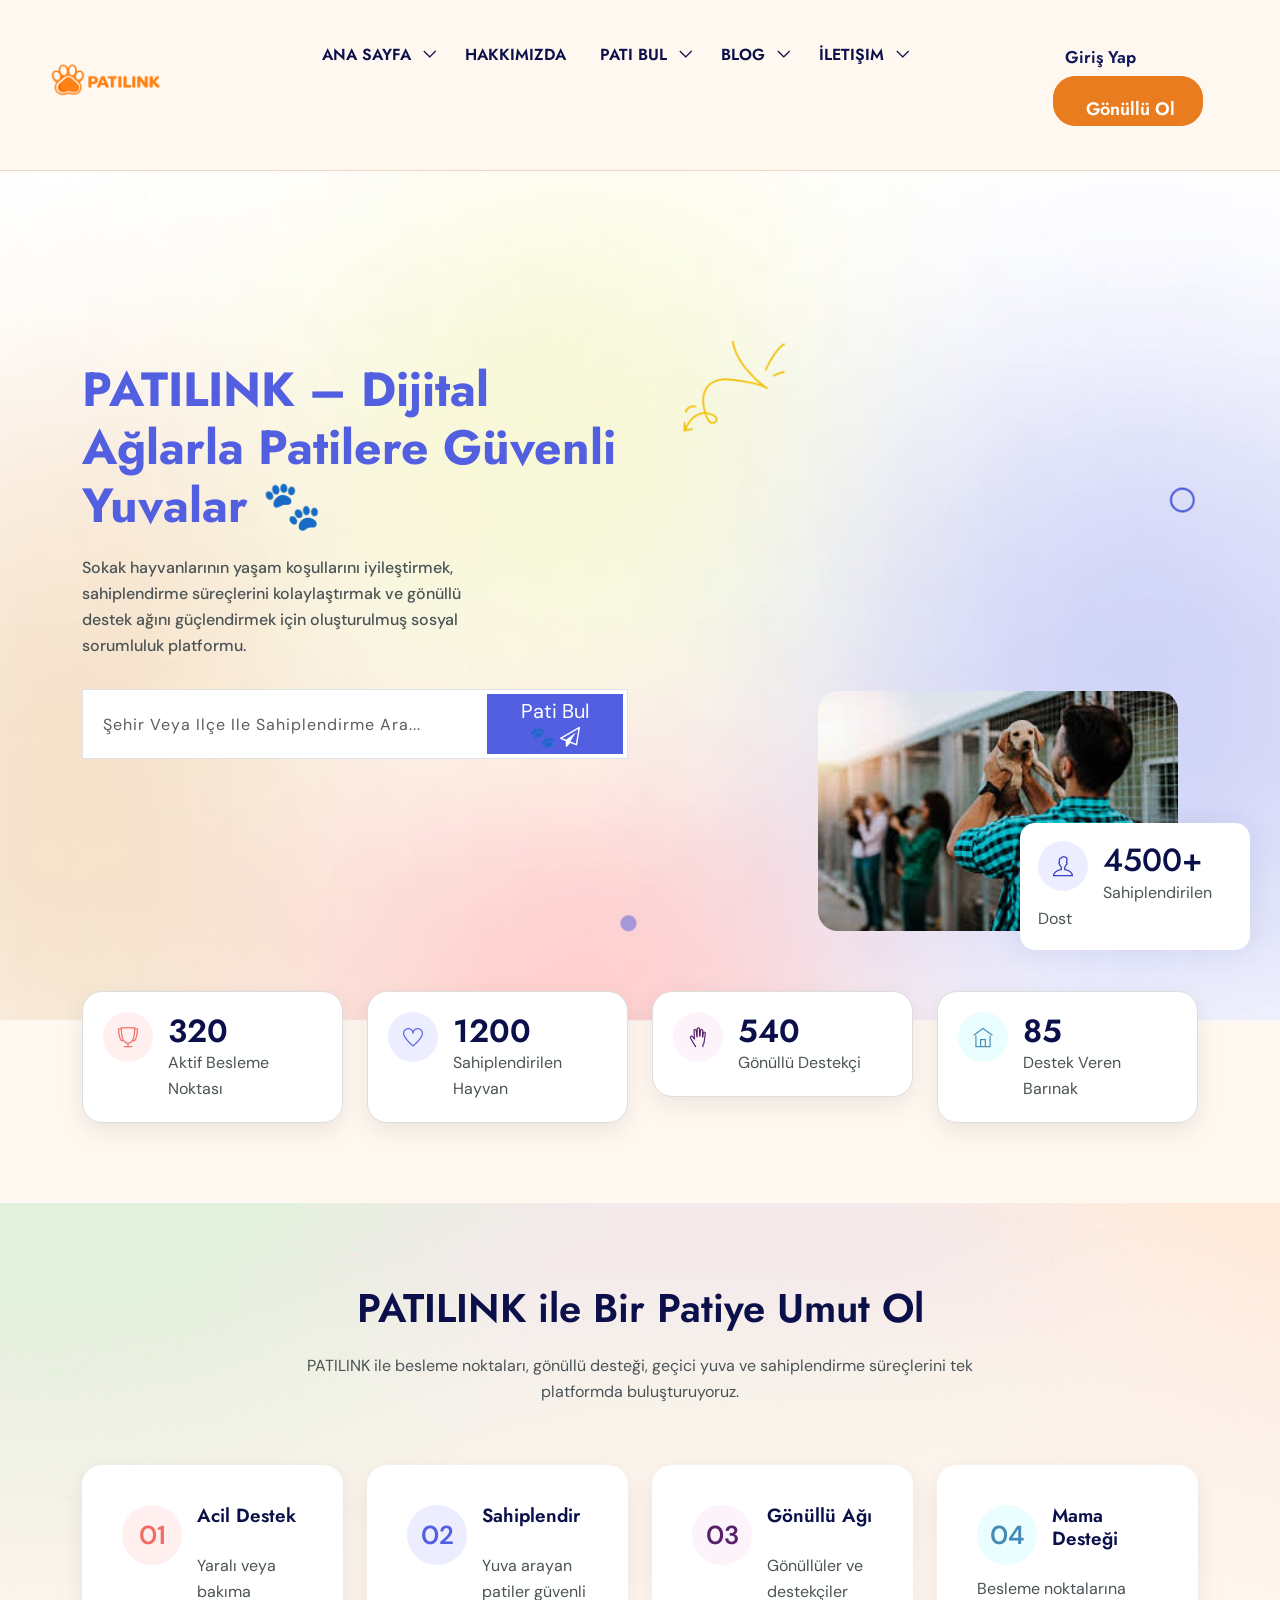
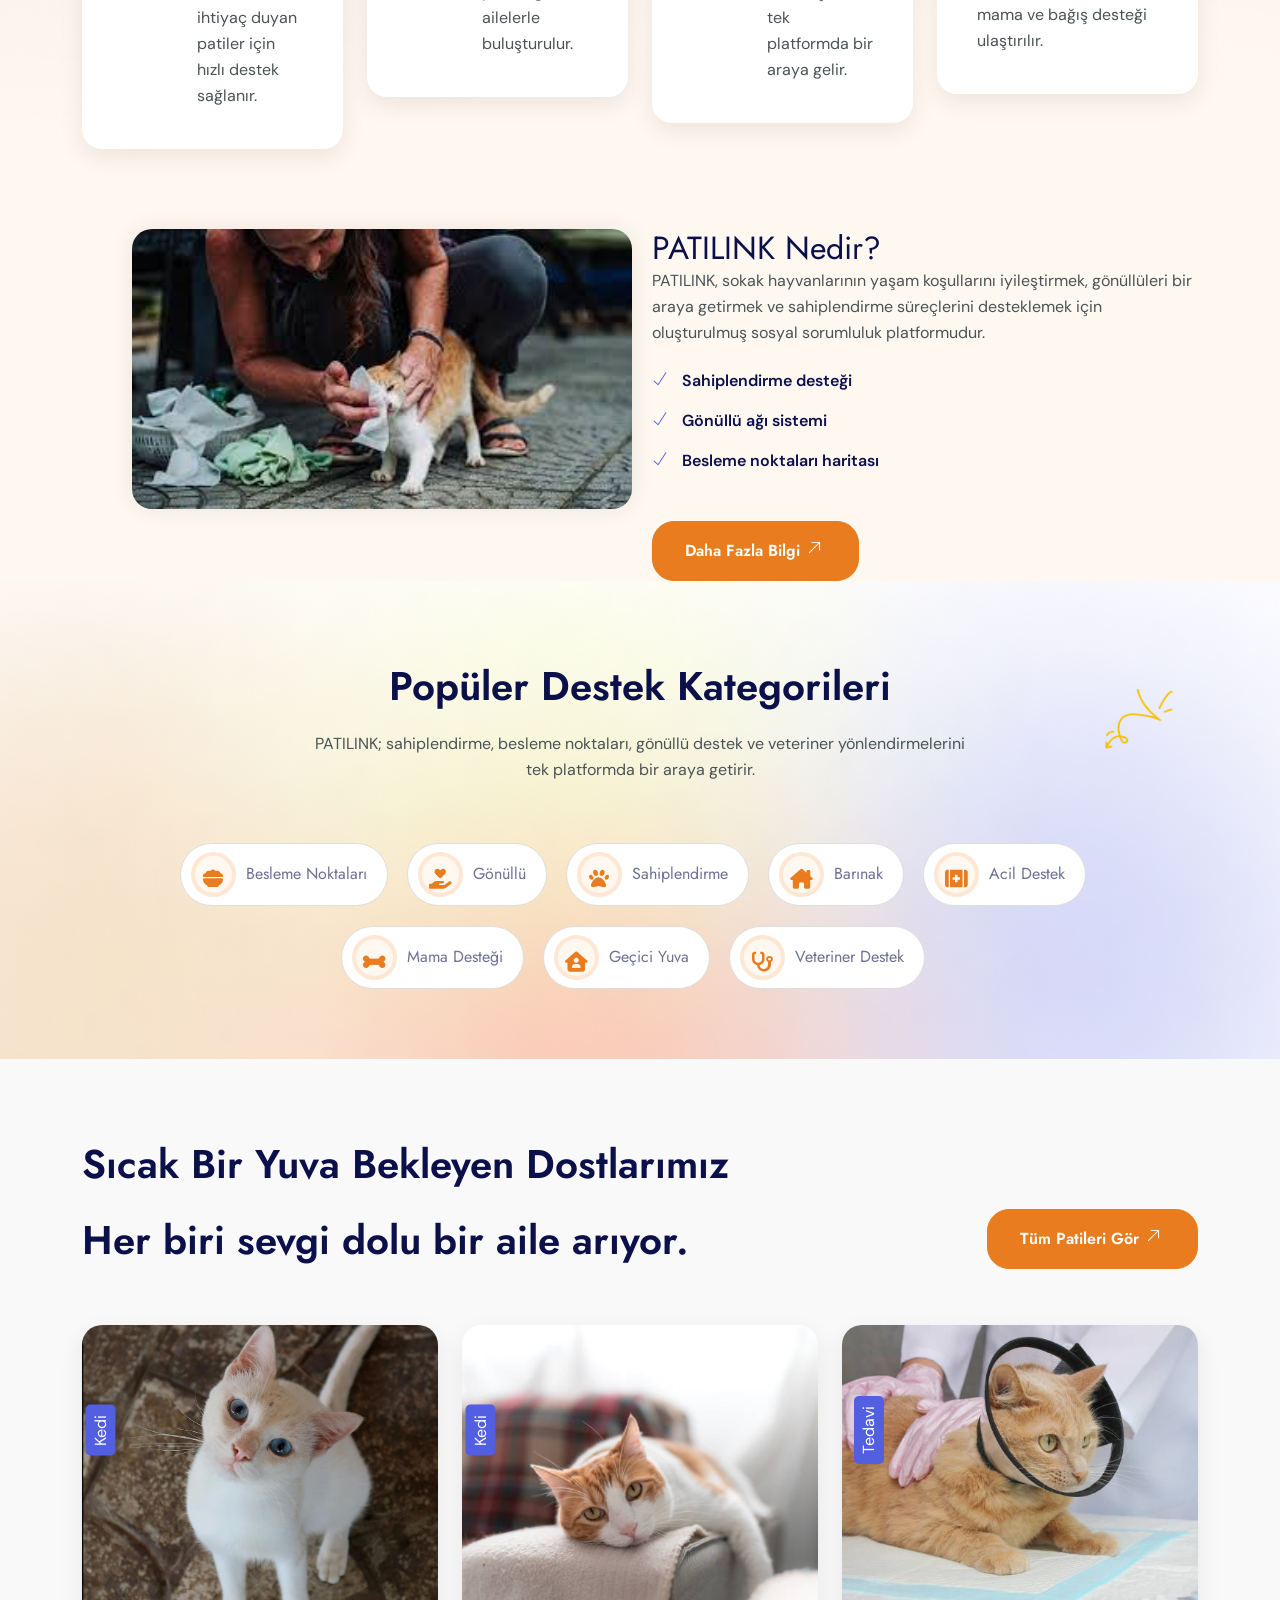
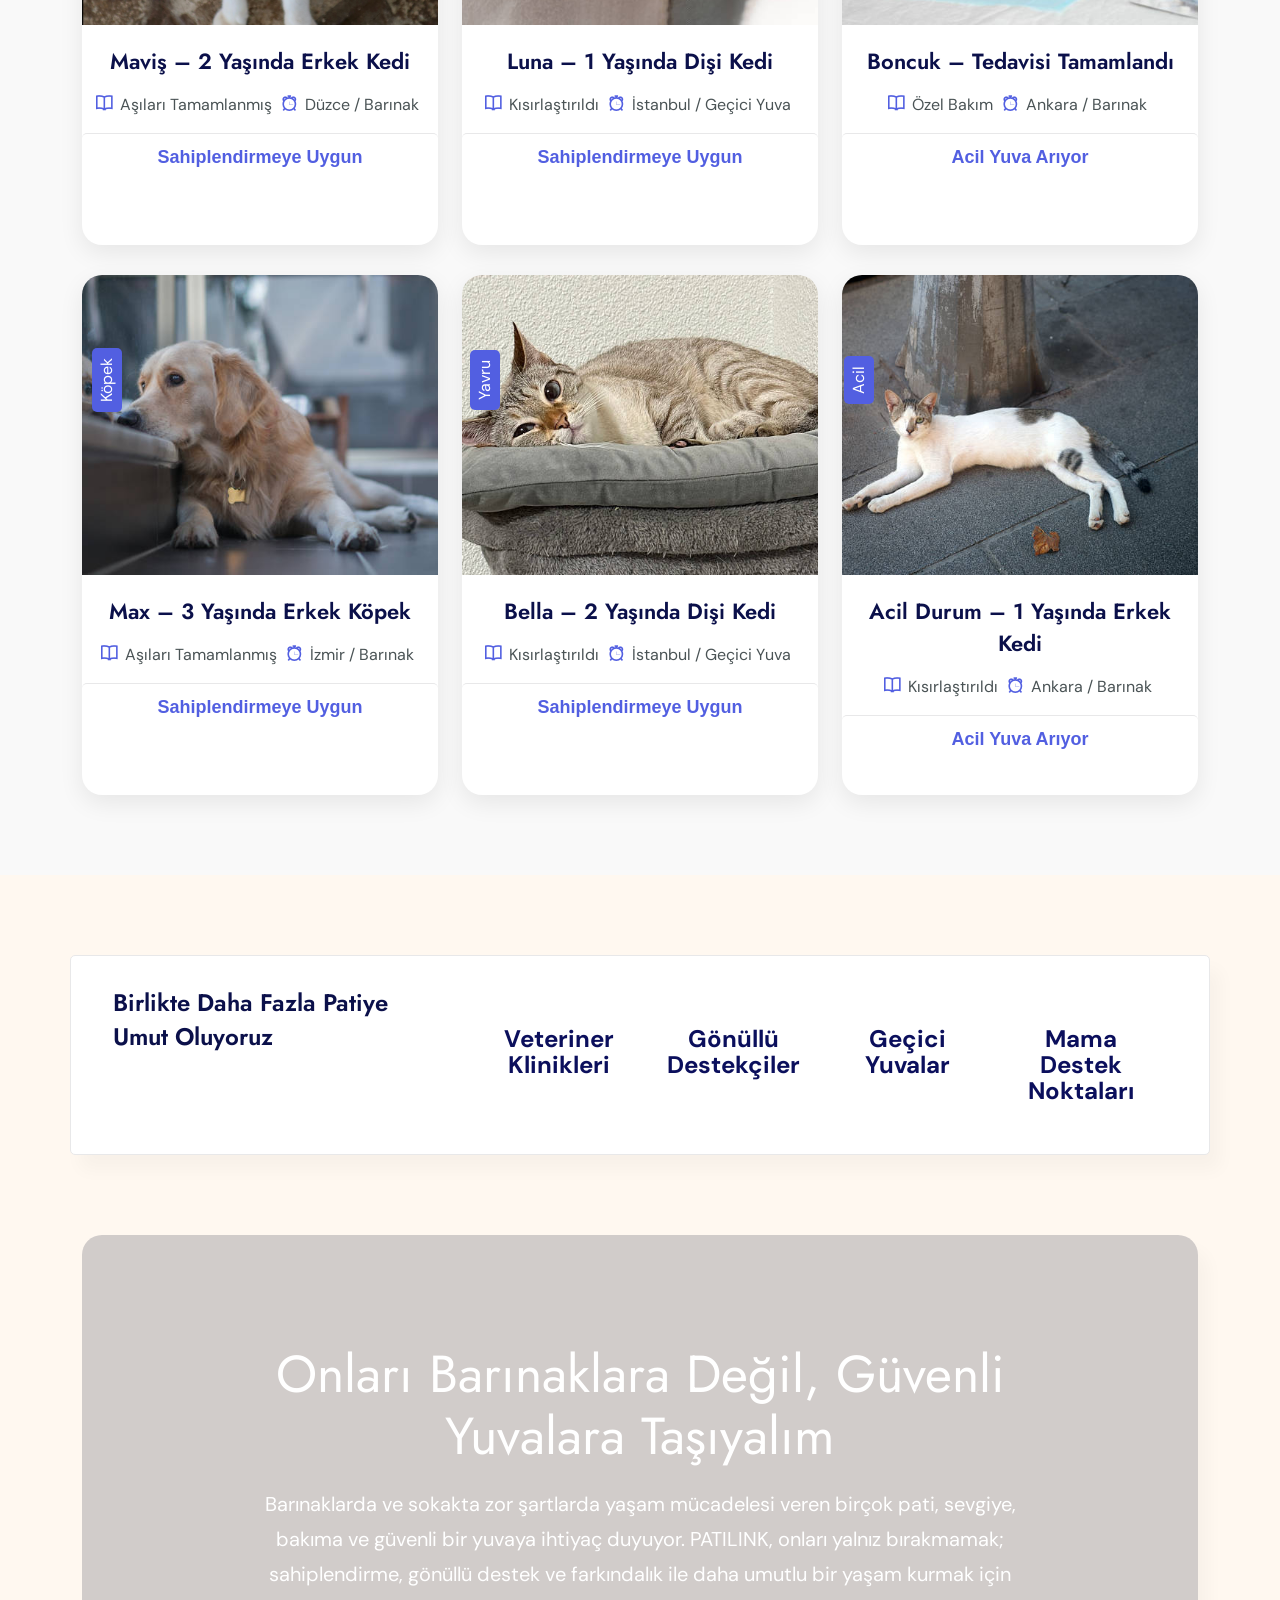
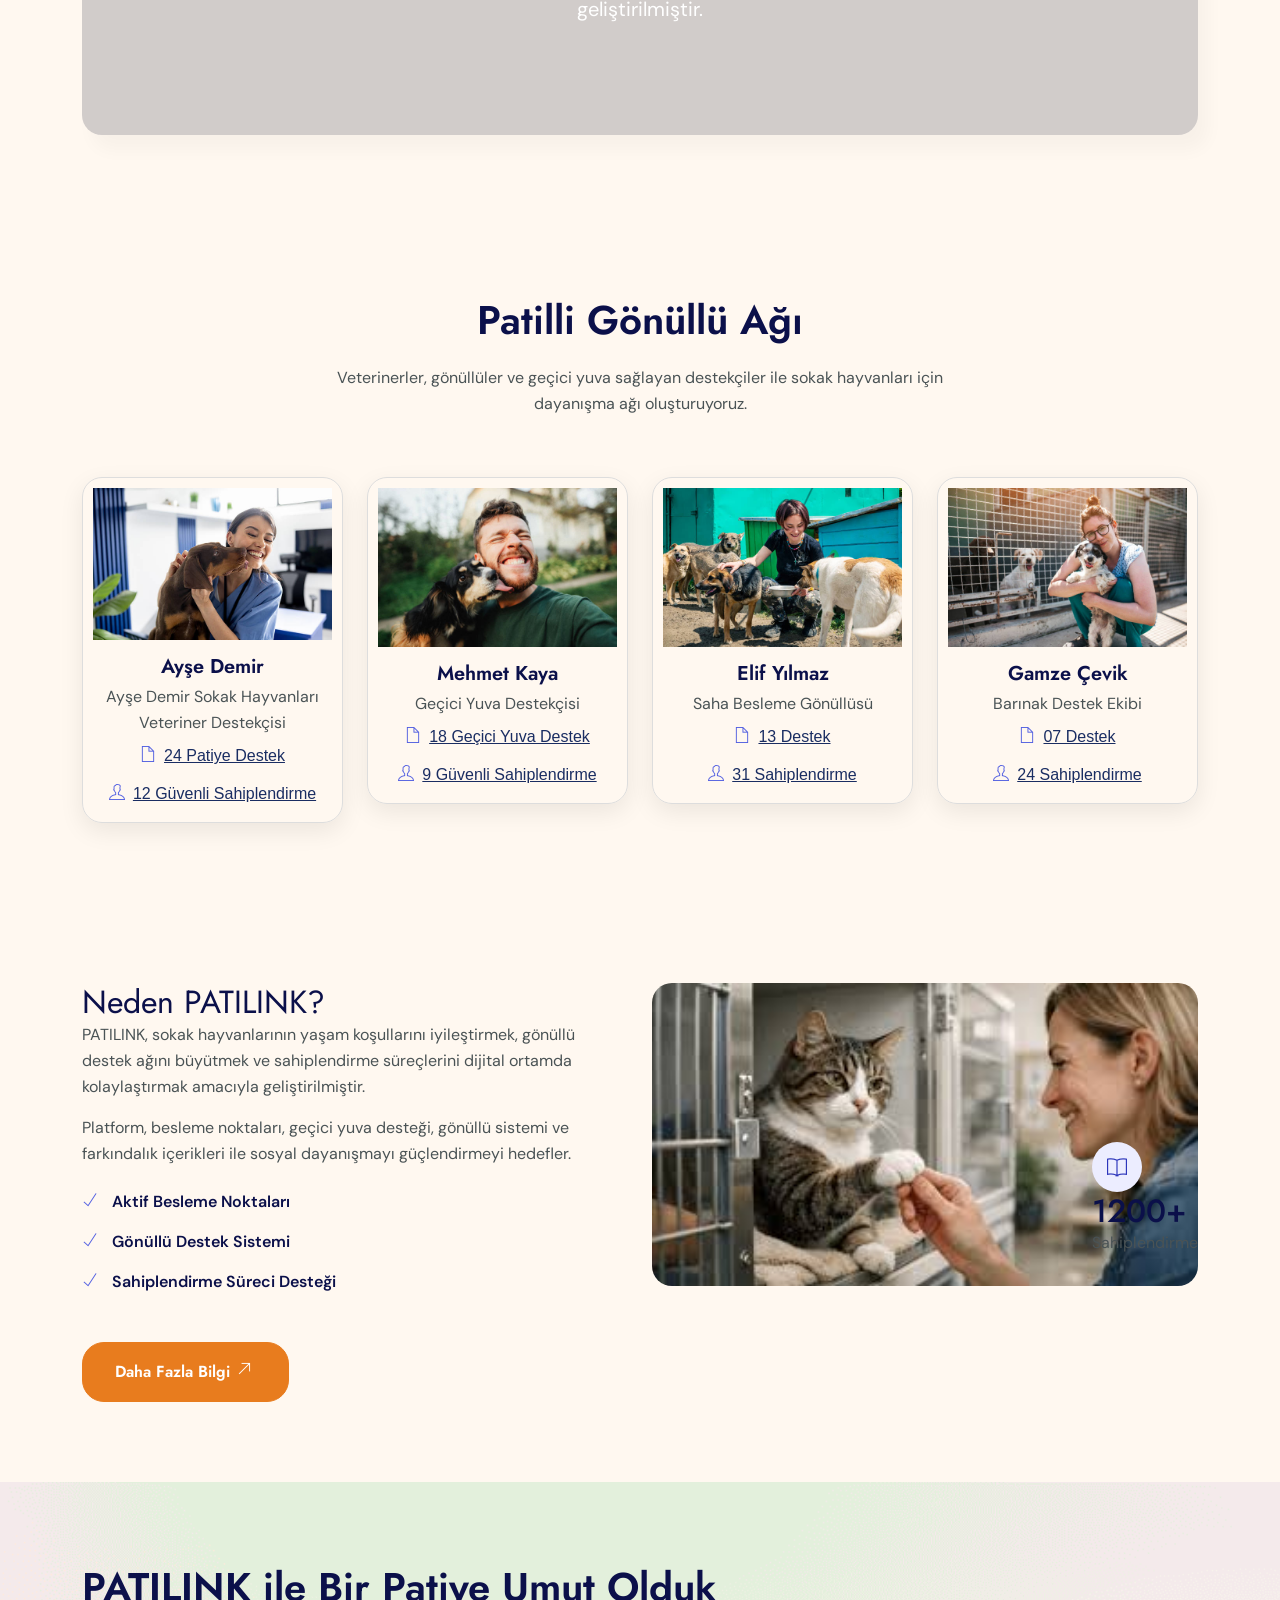
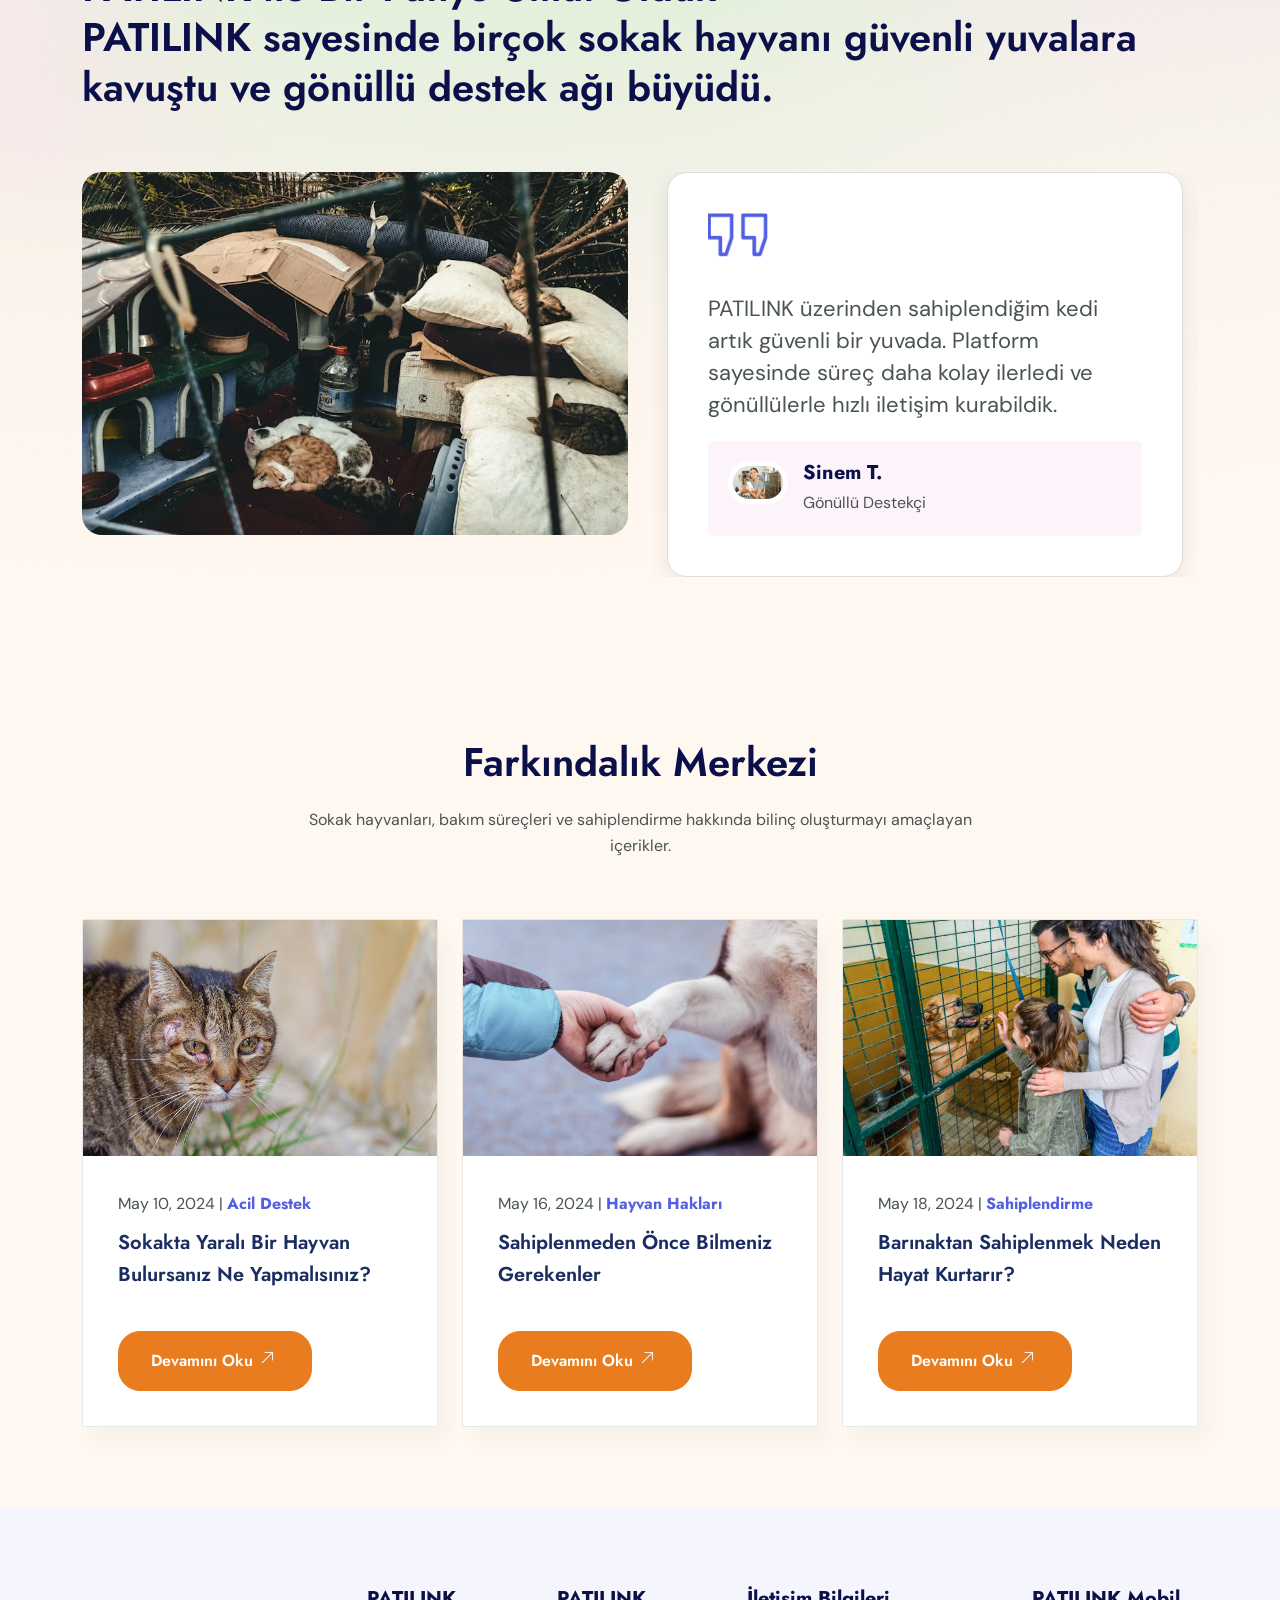
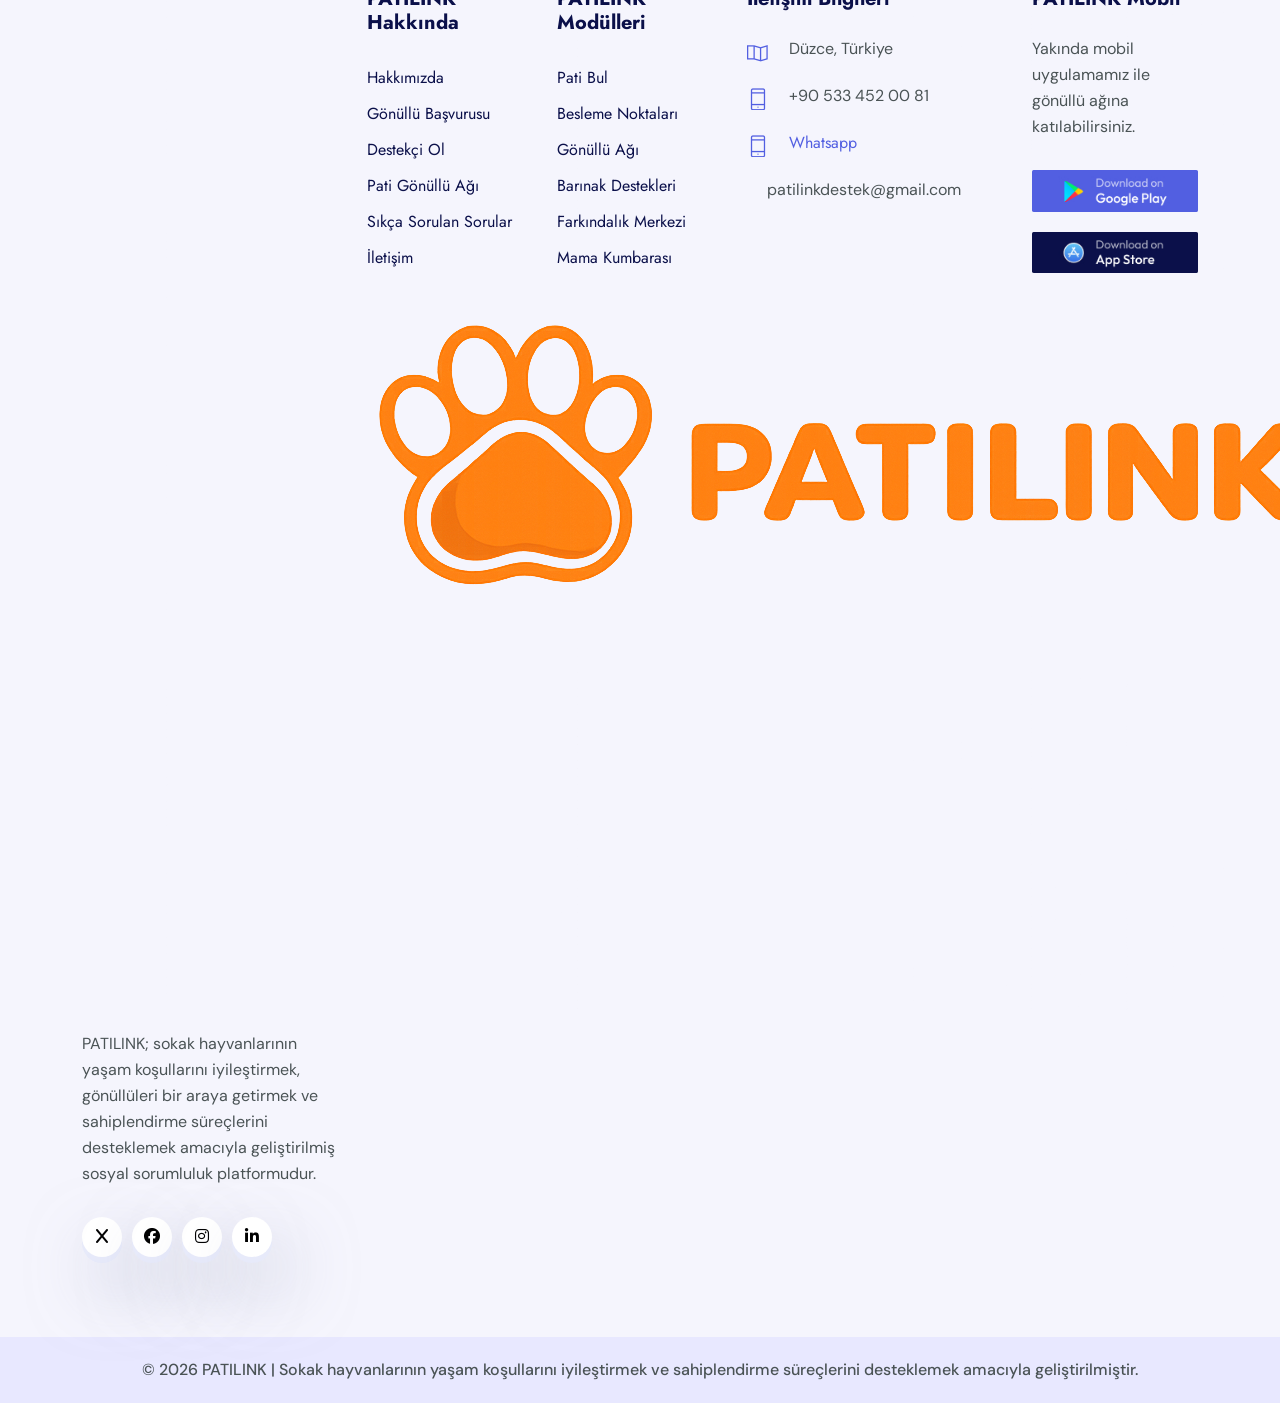
==== commit 9a1bfe6a: "düzenlemeler yapıldı" ====
--- a/eduleb/index.html
+++ b/eduleb/index.html
@@ -241,13 +241,13 @@
 	</section>
 	<!-- END CATEGORY -->		
 		
-	<!-- START ABOUT US -->
-	<section class="ab_area section-padding">
+	<!-- START ABOUT US --><section class="ab_area ">
+	
 		<div class="container">									
 			<div class="row">								
 				<div class="col-lg-6 col-sm-12 col-xs-12 wow fadeInUp" data-wow-duration="1s" data-wow-delay="0.2s" data-wow-offset="0">
 					<div class="ab_img">
-						<img src="assets/img/yardım.png" class="img-fluid" alt="image">
+						<img src="assets/img/yardım.png" class="about-photo" alt="image">
 					</div>
 				</div><!--- END COL -->						
 				<div class="col-lg-6 col-sm-12 col-xs-12 wow fadeInUp" data-wow-duration="1s" data-wow-delay="0.1s" data-wow-offset="0">
@@ -279,14 +279,14 @@
 				<div class="col-lg-12 col-sm-12 col-xs-12 wow fadeInUp" data-wow-duration="1s" data-wow-delay="0.1s" data-wow-offset="0">
 					<div class="cat_list">
 						<ul>
-							<li><a href="#"><img src="assets/img/e1.png" alt="category-image" /> Besleme Noktaları</a></li>
-							<li><a href="#"><img src="assets/img/e2.png" alt="category-image" /> Gönüllü</a></li>
-							<li><a href="#"><img src="assets/img/e3.png" alt="category-image" /> Sahiplendirme</a></li>
-							<li><a href="#"><img src="assets/img/e4.png" alt="category-image" /> Barınak</a></li>
-							<li><a href="#"><img src="assets/img/e5.png" alt="category-image" /> Acil Destek</a></li>
-							<li><a href="#"><img src="assets/img/e6.png" alt="category-image" /> Mama Desteği</a></li>
-							<li><a href="#"><img src="assets/img/e7.png" alt="category-image" />  Geçici Yuva</a></li>
-							<li><a href="#"><img src="assets/img/e8.png" alt="category-image" /> Veteriner Destek</a></li>							
+							<li><a href="#"><i class="fa-solid fa-bowl-food"></i> Besleme Noktaları</a></li>
+<li><a href="#"><i class="fa-solid fa-hand-holding-heart"></i> Gönüllü</a></li>
+<li><a href="#"><i class="fa-solid fa-paw"></i> Sahiplendirme</a></li>
+<li><a href="#"><i class="fa-solid fa-house-chimney"></i> Barınak</a></li>
+<li><a href="#"><i class="fa-solid fa-kit-medical"></i> Acil Destek</a></li>
+<li><a href="#"><i class="fa-solid fa-bone"></i> Mama Desteği</a></li>
+<li><a href="#"><i class="fa-solid fa-house-user"></i> Geçici Yuva</a></li>
+<li><a href="#"><i class="fa-solid fa-stethoscope"></i> Veteriner Destek</a></li>					
 						</ul>
 					</div>
 				</div><!--- END COL -->							  
@@ -301,7 +301,9 @@
 				<div class="row">
 					<div class="col-lg-8 col-sm-6 col-xs-12">
 						<div class="section-title">
-							<h2>Yuva Arayan <b>Patiler</b> <br />Onlara Güvenli Bir Yuva Ol</h2>
+							<h2>Sıcak Bir Yuva Bekleyen Dostlarımız </h2>
+							<br>
+							<h2>Her biri sevgi dolu bir aile arıyor.</h2>
 						</div>					
 					</div><!--- END COL -->
 					<div class="col-lg-4 col-sm-6 col-xs-12">
@@ -314,10 +316,10 @@
 					<div class="col-lg-4 col-sm-6 col-xs-12">
 						<div class="single_course">
 							<div class="single_c_img">
-								<img src="assets/img/course/1.png" class="img-fluid" alt="course-image" />
+								<img src="assets/img/mavis1.png" class="img-fluid" alt="course-image" />
 								<span>Kedi</span>
 							</div>
-							<i class="fa fa-star"></i><i class="fa fa-star"></i><i class="fa fa-star"></i><i class="fa fa-star"></i><i class="fa fa-star"></i>
+							
 							<h4><a href="course.html">Maviş – 2 Yaşında Erkek Kedi</a></h4>
 							<p><span class="ti-book"> </span> Aşıları Tamamlanmış</p>
 							<p><span class="ti-alarm-clock"> </span>Düzce / Barınak</p>
@@ -328,10 +330,10 @@
 					<div class="col-lg-4 col-sm-6 col-xs-12">
 						<div class="single_course">
 							<div class="single_c_img">
-								<img src="assets/img/course/2.png" class="img-fluid" alt="course-image" />
+								<img src="assets/img/luna.png" class="img-fluid" alt="course-image" />
 								<span>Kedi</span>
 							</div>
-							<i class="fa fa-star"></i><i class="fa fa-star"></i><i class="fa fa-star"></i><i class="fa fa-star"></i><i class="fa fa-star"></i>
+							
 							<h4><a href="course.html">Luna – 1 Yaşında Dişi Kedi</a></h4>
 							<p><span class="ti-book"> </span> Kısırlaştırıldı</p>
 							<p><span class="ti-alarm-clock"> </span>İstanbul / Geçici Yuva</p>
@@ -341,10 +343,10 @@
 					<div class="col-lg-4 col-sm-6 col-xs-12">
 						<div class="single_course">
 							<div class="single_c_img">
-								<img src="assets/img/course/3.png" class="img-fluid" alt="course-image" />
+								<img src="assets/img/boncuk.png" class="img-fluid" alt="course-image" />
 								<span>Tedavi</span>
 							</div>
-							<i class="fa fa-star"></i><i class="fa fa-star"></i><i class="fa fa-star"></i><i class="fa fa-star"></i><i class="fa fa-star"></i>
+							
 							<h4><a href="course.html">Boncuk – Tedavisi Tamamlandı</a></h4>
 							<p><span class="ti-book"> </span> Özel Bakım</p>
 							<p><span class="ti-alarm-clock"> </span> Ankara / Barınak</p>
@@ -354,10 +356,10 @@
 					<div class="col-lg-4 col-sm-6 col-xs-12">
 						<div class="single_course">
 							<div class="single_c_img">
-								<img src="assets/img/course/4.png" class="img-fluid" alt="course-image" />
+								<img src="assets/img/max.png" class="img-fluid" alt="course-image" />
 								<span>Köpek</span>
 							</div>
-							<i class="fa fa-star"></i><i class="fa fa-star"></i><i class="fa fa-star"></i><i class="fa fa-star"></i><i class="fa fa-star"></i>
+							
 							<h4><a href="course.html">Max – 3 Yaşında Erkek Köpek</a></h4>
 							<p><span class="ti-book"> </span> Aşıları Tamamlanmış</p>
 							<p><span class="ti-alarm-clock"> </span> İzmir / Barınak</p>
@@ -367,10 +369,10 @@
 					<div class="col-lg-4 col-sm-6 col-xs-12">
 						<div class="single_course">
 							<div class="single_c_img">
-								<img src="assets/img/course/5.png" class="img-fluid" alt="course-image" />
+								<img src="assets/img/bella.png" class="img-fluid" alt="course-image" />
 								<span>Yavru</span>
 							</div>
-							<i class="fa fa-star"></i><i class="fa fa-star"></i><i class="fa fa-star"></i><i class="fa fa-star"></i><i class="fa fa-star"></i>
+							
 							<h4><a href="course.html">Bella – 2 Yaşında Dişi Kedi</a></h4>
 							<p><span class="ti-book"> </span> Kısırlaştırıldı</p>
 							<p><span class="ti-alarm-clock"> </span> İstanbul / Geçici Yuva</p>
@@ -380,10 +382,10 @@
 					<div class="col-lg-4 col-sm-6 col-xs-12">
 						<div class="single_course">
 							<div class="single_c_img">
-								<img src="assets/img/course/6.png" class="img-fluid" alt="course-image" />
+								<img src="assets/img/acil.png" class="img-fluid" alt="course-image" />
 								<span>Acil</span>
 							</div>
-							<i class="fa fa-star"></i><i class="fa fa-star"></i><i class="fa fa-star"></i><i class="fa fa-star"></i><i class="fa fa-star"></i>
+							
 							<h4><a href="course.html">Acil Durum – 1 Yaşında Erkek Kedi</a></h4>
 							<p><span class="ti-book"> </span> Kısırlaştırıldı</p>
 							<p><span class="ti-alarm-clock"> </span> Ankara / Barınak</p>
@@ -401,20 +403,15 @@
 				<div class="row part_bg">
 					<div class="col-lg-4 col-sm-4 col-xs-12">
 						<div class="partner_title">
-							<h3>Birlikte <span>1200+</span> patiye umut olduk </h3>
+							<h3>Birlikte Daha Fazla Patiye Umut Oluyoruz</h3>
 						</div>					
 					</div><!-- END COL  -->
 					<div class="col-lg-8 col-sm-8 col-xs-12 text-center">
 						<div class="partner">
-							<a href="#"><img src="assets/img/clients/1.png" alt="image"></a>
-							<a href="#"><img src="assets/img/clients/2.png" alt="image"></a>
-							<a href="#"><img src="assets/img/clients/3.png" alt="image"></a>
-							<a href="#"><img src="assets/img/clients/4.png" alt="image"></a>
-							<a href="#"><img src="assets/img/clients/5.png" alt="image"></a>
-							<a href="#"><img src="assets/img/clients/2.png" alt="image"></a>
-							<a href="#"><img src="assets/img/clients/1.png" alt="image"></a>
-							<a href="#"><img src="assets/img/clients/3.png" alt="image"></a>
-							<a href="#"><img src="assets/img/clients/4.png" alt="image"></a>
+							<div class="partner_text">Veteriner Klinikleri</div>
+                            <div class="partner_text">Gönüllü Destekçiler</div>
+                            <div class="partner_text">Geçici Yuvalar</div>
+                            <div class="partner_text">Mama Destek Noktaları</div>
 						</div>
 					</div><!-- END COL  -->
 				</div><!--END  ROW  -->
@@ -462,52 +459,41 @@
 					<div class="col-lg-3 col-sm-6 col-xs-12 wow fadeInUp" data-wow-duration="1s" data-wow-delay="0.1s" data-wow-offset="0">
 						<div class="our-team">
 							<div class="team-content">
-								<a href="#"><img src="assets/img/team/team1.jpg" alt=""></a>
-								<ul class="social-links">
-									<li><a href="#"><i class="fa-solid fa-x"></i></a></li>
-									<li><a href="#"><i class="fa-brands fa-facebook-f"></i></a></li>
-									<li><a href="#"><i class="fa-brands fa-linkedin-in"></i></a></li>
-								</ul>
+								<a href="#"><img src="assets/img/ayse.jpg" alt=""></a>
+								
 							</div>
 							<div class="team-prof">
 								<h3>Ayşe Demir</h3>
-								<span>Veteriner Gönüllüsü</span>
+								<span>Ayşe Demir
+                            Sokak Hayvanları Veteriner Destekçisi</span>
 							</div>
 							<div class="sth_det2">
-								<span class="ti-file"> <u>24 Destek</u></span>
-								<span class="ti-user"> <u>12 Sahiplendirme</u></span>
+								<span class="ti-file"> <u>24 Patiye Destek</u></span>
+								<span class="ti-user"> <u>12 Güvenli Sahiplendirme</u></span>
 							</div>									
 						</div>
 					</div><!--- END COL -->										
 					<div class="col-lg-3 col-sm-6 col-xs-12 wow fadeInUp" data-wow-duration="1s" data-wow-delay="0.1s" data-wow-offset="0">
 						<div class="our-team">
 							<div class="team-content">
-								<a href="#"><img src="assets/img/team/team2.jpg" alt=""></a>
-								<ul class="social-links">
-									<li><a href="#"><i class="fa-solid fa-x"></i></a></li>
-									<li><a href="#"><i class="fa-brands fa-facebook-f"></i></a></li>
-									<li><a href="#"><i class="fa-brands fa-linkedin-in"></i></a></li>
-								</ul>
+								<a href="#"><img src="assets/img/mehmet.jpg" alt=""></a>
+								
 							</div>
 							<div class="team-prof">
 								<h3>Mehmet Kaya</h3>
 								<span>Geçici Yuva Destekçisi</span>
 							</div>
 							<div class="sth_det2">
-								<span class="ti-file"> <u>18 Destek</u></span>
-								<span class="ti-user"> <u>9 Sahiplendirme</u></span>
+								<span class="ti-file"> <u>18 Geçici Yuva Destek</u></span>
+								<span class="ti-user"> <u>9  Güvenli Sahiplendirme</u></span>
 							</div>							
 						</div>
 					</div><!--- END COL -->										
 					<div class="col-lg-3 col-sm-6 col-xs-12 wow fadeInUp" data-wow-duration="1s" data-wow-delay="0.1s" data-wow-offset="0">
 						<div class="our-team">
 							<div class="team-content">
-								<a href="#"><img src="assets/img/team/team3.jpg" alt=""></a>
-								<ul class="social-links">
-									<li><a href="#"><i class="fa-solid fa-x"></i></a></li>
-									<li><a href="#"><i class="fa-brands fa-facebook-f"></i></a></li>
-									<li><a href="#"><i class="fa-brands fa-linkedin-in"></i></a></li>
-								</ul>
+								<a href="#"><img src="assets/img/elif.jpg" alt=""></a>
+								
 							</div>
 							<div class="team-prof">
 								<h3>Elif Yılmaz</h3>
@@ -522,12 +508,8 @@
 					<div class="col-lg-3 col-sm-6 col-xs-12 wow fadeInUp" data-wow-duration="1s" data-wow-delay="0.1s" data-wow-offset="0">
 						<div class="our-team">
 							<div class="team-content">
-								<a href="#"><img src="assets/img/team/team4.jpg" alt=""></a>
-								<ul class="social-links">
-									<li><a href="#"><i class="fa-solid fa-x"></i></a></li>
-									<li><a href="#"><i class="fa-brands fa-facebook-f"></i></a></li>
-									<li><a href="#"><i class="fa-brands fa-linkedin-in"></i></a></li>
-								</ul>
+								<a href="#"><img src="assets/img/gamze.jpg" alt=""></a>
+								
 							</div>
 							<div class="team-prof">
 								<h3>Gamze Çevik</h3>
@@ -580,7 +562,7 @@
 		<section class="testi_area section-padding">
 			<div class="container">
 				<div class="section-title">
-					<h2>PATILINK Hakkında Görüşler <br/> PATILINK sayesinde birçok sokak hayvanı güvenli yuvalara kavuşmuş ve gönüllü destek ağı genişlemiştir.</h2>
+					<h2>PATILINK ile Bir Patiye Umut Olduk <br/> PATILINK sayesinde birçok sokak hayvanı güvenli yuvalara kavuştu ve gönüllü destek ağı büyüdü.</h2>
 				</div>						
 				<div class="row">
 					<div class="col-lg-6 col-sm-12 col-xs-12">
@@ -593,15 +575,11 @@
 							<div class="testimonial">
 								<img src="assets/img/quote.png" alt="" />
 								<div class="testimonial_content">													
-									<i class="ti-star"></i>
-									<i class="ti-star"></i>
-									<i class="ti-star"></i>
-									<i class="ti-star"></i>
-									<i class="ti-star"></i>
+									
 									<p>PATILINK üzerinden sahiplendiğim kedi artık güvenli bir yuvada. Platform sayesinde süreç daha kolay ilerledi ve gönüllülerle hızlı iletişim kurabildik.</p>
 								</div>
 								<div class="testi_pic_title">
-									<img src="assets/img/testimonial/1.png" alt="">
+									<img src="assets/img/sinem.jpg" alt="">
 									<h4>Sinem T.</h4>
 									<p>Gönüllü Destekçi</p>
 								</div>
@@ -609,11 +587,7 @@
 							<div class="testimonial">
 							<img src="assets/img/quote.png" alt="" />
 								<div class="testimonial_content">													
-									<i class="ti-star"></i>
-									<i class="ti-star"></i>
-									<i class="ti-star"></i>
-									<i class="ti-star"></i>
-									<i class="ti-star"></i>
+								
 									<p>PATILINK sayesinde birçok sokak hayvanı güvenli yuvalara kavuşmuş ve gönüllü destek ağı genişlemiştir.</p>
 								</div>
 								<div class="testi_pic_title">
@@ -625,11 +599,7 @@
 							<div class="testimonial">
 								<img src="assets/img/quote.png" alt="" />
 								<div class="testimonial_content">													
-									<i class="ti-star"></i>
-									<i class="ti-star"></i>
-									<i class="ti-star"></i>
-									<i class="ti-star"></i>
-									<i class="ti-star"></i>
+								
 									<p>PATILINK platformu sayesinde sahiplendirme süreci daha kolay ve verimli hale geldi.</p>
 								</div>
 								<div class="testi_pic_title">
@@ -641,11 +611,7 @@
 							<div class="testimonial">
 								<img src="assets/img/quote.png" alt="" />
 								<div class="testimonial_content">													
-									<i class="ti-star"></i>
-									<i class="ti-star"></i>
-									<i class="ti-star"></i>
-									<i class="ti-star"></i>
-									<i class="ti-star"></i>
+								
 									<p>PATILINK sayesinde sahiplendirdiğimiz hayvanlar artık güvenli bir şekilde yaşarlar.</p>
 								</div>
 								<div class="testi_pic_title">
@@ -657,11 +623,7 @@
 							<div class="testimonial">
 								<img src="assets/img/quote.png" alt="" />
 								<div class="testimonial_content">													
-									<i class="ti-star"></i>
-									<i class="ti-star"></i>
-									<i class="ti-star"></i>
-									<i class="ti-star"></i>
-									<i class="ti-star"></i>
+								
 									<p>PATILINK ile birlikte gönüllü destekçi ağına katıldım ve sokak hayvanlarına yardımcı oldum. Bu sayede yardıma ihtiyaç duyan hayvanlara daha hızlı ulaşabildim.</p>
 								</div>
 								<div class="testi_pic_title">
@@ -687,9 +649,9 @@
 				<div class="row">		
 					<div class="col-lg-4 col-sm-4 col-xs-12 wow fadeInUp" data-wow-duration="1s" data-wow-delay="0.1s" data-wow-offset="0">
 						<div class="single_blog">
-							<img src="assets/img/blog/1.jpg" class="img-fluid" alt="image" />
+							<img src="assets/img/acil.jpg" class="img-fluid" alt="image" />
 							<div class="content_box">
-								<span>May 10, 2024 | <a href="blog.html">İlk Yardım</a></span>
+								<span>May 10, 2024 | <a href="blog.html">Acil Destek</a></span>
 								<h2><a href="blog.html">Sokakta Yaralı Bir Hayvan Bulursanız Ne Yapmalısınız?</a></h2>
 								<a class="btn_one" href="blog.html">Devamını Oku <i class="ti-arrow-top-right"></i></a>
 							</div>
@@ -697,20 +659,20 @@
 					</div><!-- END COL-->				
 					<div class="col-lg-4 col-sm-4 col-xs-12 wow fadeInUp" data-wow-duration="1s" data-wow-delay="0.1s" data-wow-offset="0">
 						<div class="single_blog">
-							<img src="assets/img/blog/2.jpg" class="img-fluid" alt="image" />
+							<img src="assets/img/hak.jpg" class="img-fluid" alt="image" />
 							<div class="content_box">
 								<span>May 16, 2024 | <a href="blog.html">Hayvan Hakları</a></span>
-								<h2><a href="blog.html">5199 Sayılı Hayvanları Koruma Kanunu Nedir?</a></h2>
+								<h2><a href="blog.html">Sahiplenmeden Önce Bilmeniz Gerekenler</a></h2>
 								<a class="btn_one" href="blog.html">Devamını Oku <i class="ti-arrow-top-right"></i></a>							
 							</div>
 						</div>
 					</div><!-- END COL-->
 					<div class="col-lg-4 col-sm-4 col-xs-12 wow fadeInUp" data-wow-duration="1s" data-wow-delay="0.3s" data-wow-offset="0">
 						<div class="single_blog">
-							<img src="assets/img/blog/3.jpg" class="img-fluid" alt="image" />
+							<img src="assets/img/sahip.jpg" class="img-fluid" alt="image" />
 							<div class="content_box">
 								<span>May 18, 2024 | <a href="blog.html">Sahiplendirme</a></span>
-								<h2><a href="blog.html">Barınaklardan Sahiplendirme Neden Önemlidir? </a></h2>
+								<h2><a href="blog.html">Barınaktan Sahiplenmek Neden Hayat Kurtarır?</a></h2>
 								<a class="btn_one" href="blog.html">Devamını Oku <i class="ti-arrow-top-right"></i></a>
 							</div>
 						</div>
--- a/eduleb/assets/css/style.css
+++ b/eduleb/assets/css/style.css
@@ -260,7 +260,7 @@
 	display: block;
 }
 .site-logo img{
-	max-width: 100%;
+	width: 100%;
 }
 #navigation{
 	padding: 25px 65px;
@@ -813,17 +813,13 @@
 * 06.START ABOUT DESIGN
 * ----------------------------------------------------------------------------------------
 */
-.ab_img{position:relative;}
-@media only screen and (max-width:960px) { 
-.ab_img{margin-bottom:60px;}
-}
-.ab_img img{position:relative;}
-.ab_content{margin-bottom:30px;}
-.ab_content h2 {
-	font-weight: 600;
-	line-height: 50px;
-	font-size: 38px;
-	margin-bottom: 20px;
+.ab_img{
+    position:relative;
+}
+
+.ab_img img{
+    width:100%;
+    border-radius:20px;
 }
 .ab_content p{margin-bottom:15px;}
 .ab_content ul{margin-bottom: 40px;}
@@ -836,17 +832,11 @@
 color:#525fe1;
 margin-right:10px;
 }
-.home_ps2 {
-	background: #fff;
-	width: 250px;
-	padding: 20px;
-	border-radius: 5px;
-	box-shadow: 0px 0 30px rgba(1, 41, 112, 0.08);
-	position: absolute;
-	top: 45%;
-	right: 0%;
-	/* left: 70%; */
-}	
+.home_ps2{
+    position:absolute;
+    right:0;
+    bottom:30px;
+}
 .home_ps2 span {
 color: #2D36BB;
 	background: #ECEDFF;
@@ -884,13 +874,17 @@
 	transition: all 0.25s ease-out;
 	transition: 0.3s;
 }
-.cat_list ul li a img {
-	width: 45px;
-	margin-right: 10px;
-	height: 45px;
-	border-radius: 100px;
-	border: 4px solid #ECEDFF;
-	background: #fff;
+.cat_list ul li a i {
+	width:45px;
+	height:45px;
+	line-height:45px;
+	text-align:center;
+	border-radius:100px;
+	border:4px solid #FFE7D4;
+	background:#FFF8F0;
+	color:#E87C1E;
+	margin-right:10px;
+	font-size:20px;
 }
 .cat_list ul li:hover{background:#525fe1;}
 .cat_list ul li a:hover{color:#fff;}
@@ -952,10 +946,14 @@
 	box-shadow:10px 15px 18px rgba(23, 23, 36, 0.03);
 	margin-bottom: 30px;
 	text-align:center;
+	min-height: 520px;
+	overflow: hidden;
 }
 .single_c_img{margin-bottom:20px;position: relative;}
 .single_c_img img {
 	width: 100%;
+	height: 300px;
+	object-fit: cover;
 	position: relative;
 }
 .single_c_img span {
@@ -2913,4 +2911,31 @@
 	font-size:17px;
 	font-weight:600;
 	color:#11185b;
+}
+.about-photo{
+	width:100%;
+	max-width:500px;
+	border-radius:20px;
+	margin-left:50px;
+	object-fit:cover;
+	box-shadow:0px 0px 25px rgba(0,0,0,0.08);
+}
+.partner_text{
+	font-size:24px;
+	font-weight:700;
+	color:#0B0F5C;
+	text-align:center;
+	padding:20px;
+}
+.single_team{
+    min-height: 520px;
+    transition:0.3s;
+}
+
+.single_team:hover{
+    transform:translateY(-8px);
+    box-shadow:0 10px 25px rgba(0,0,0,0.08);
+}
+.footer-logo img{
+    width: 260px;
 }
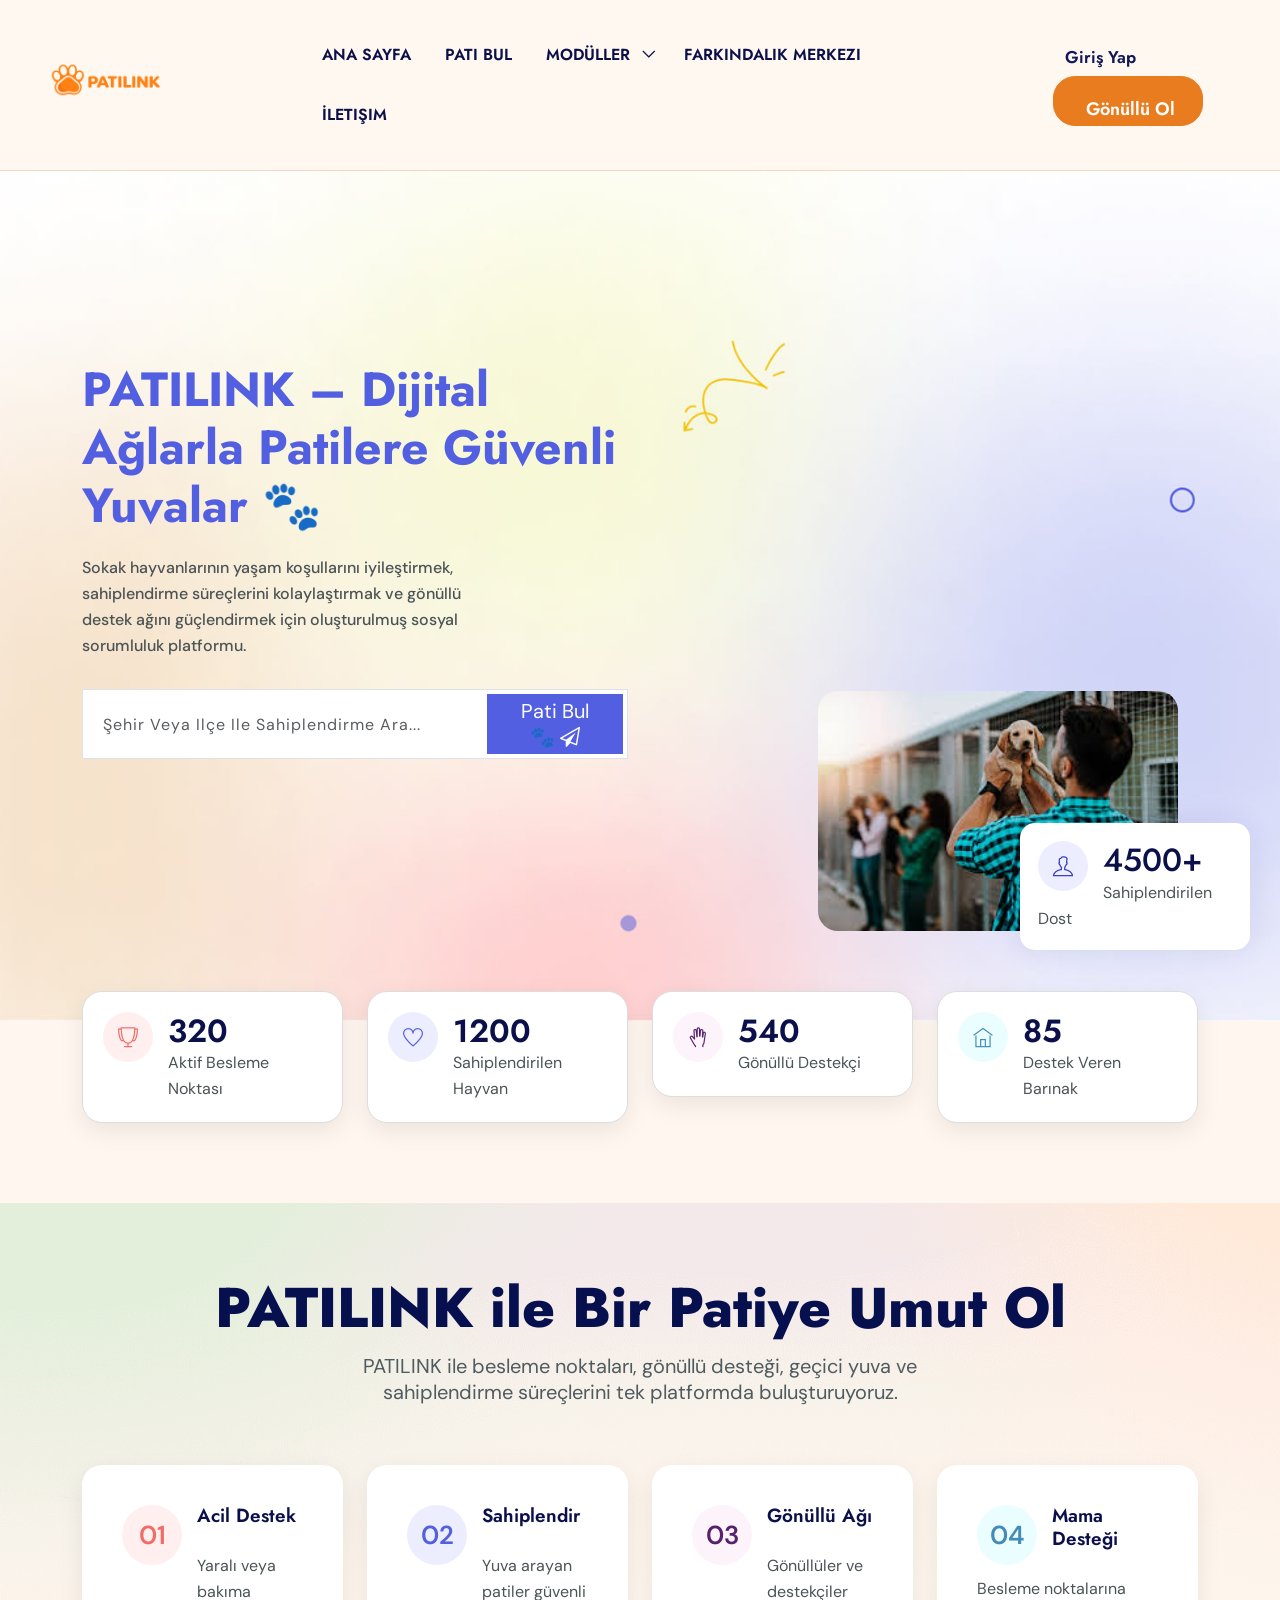
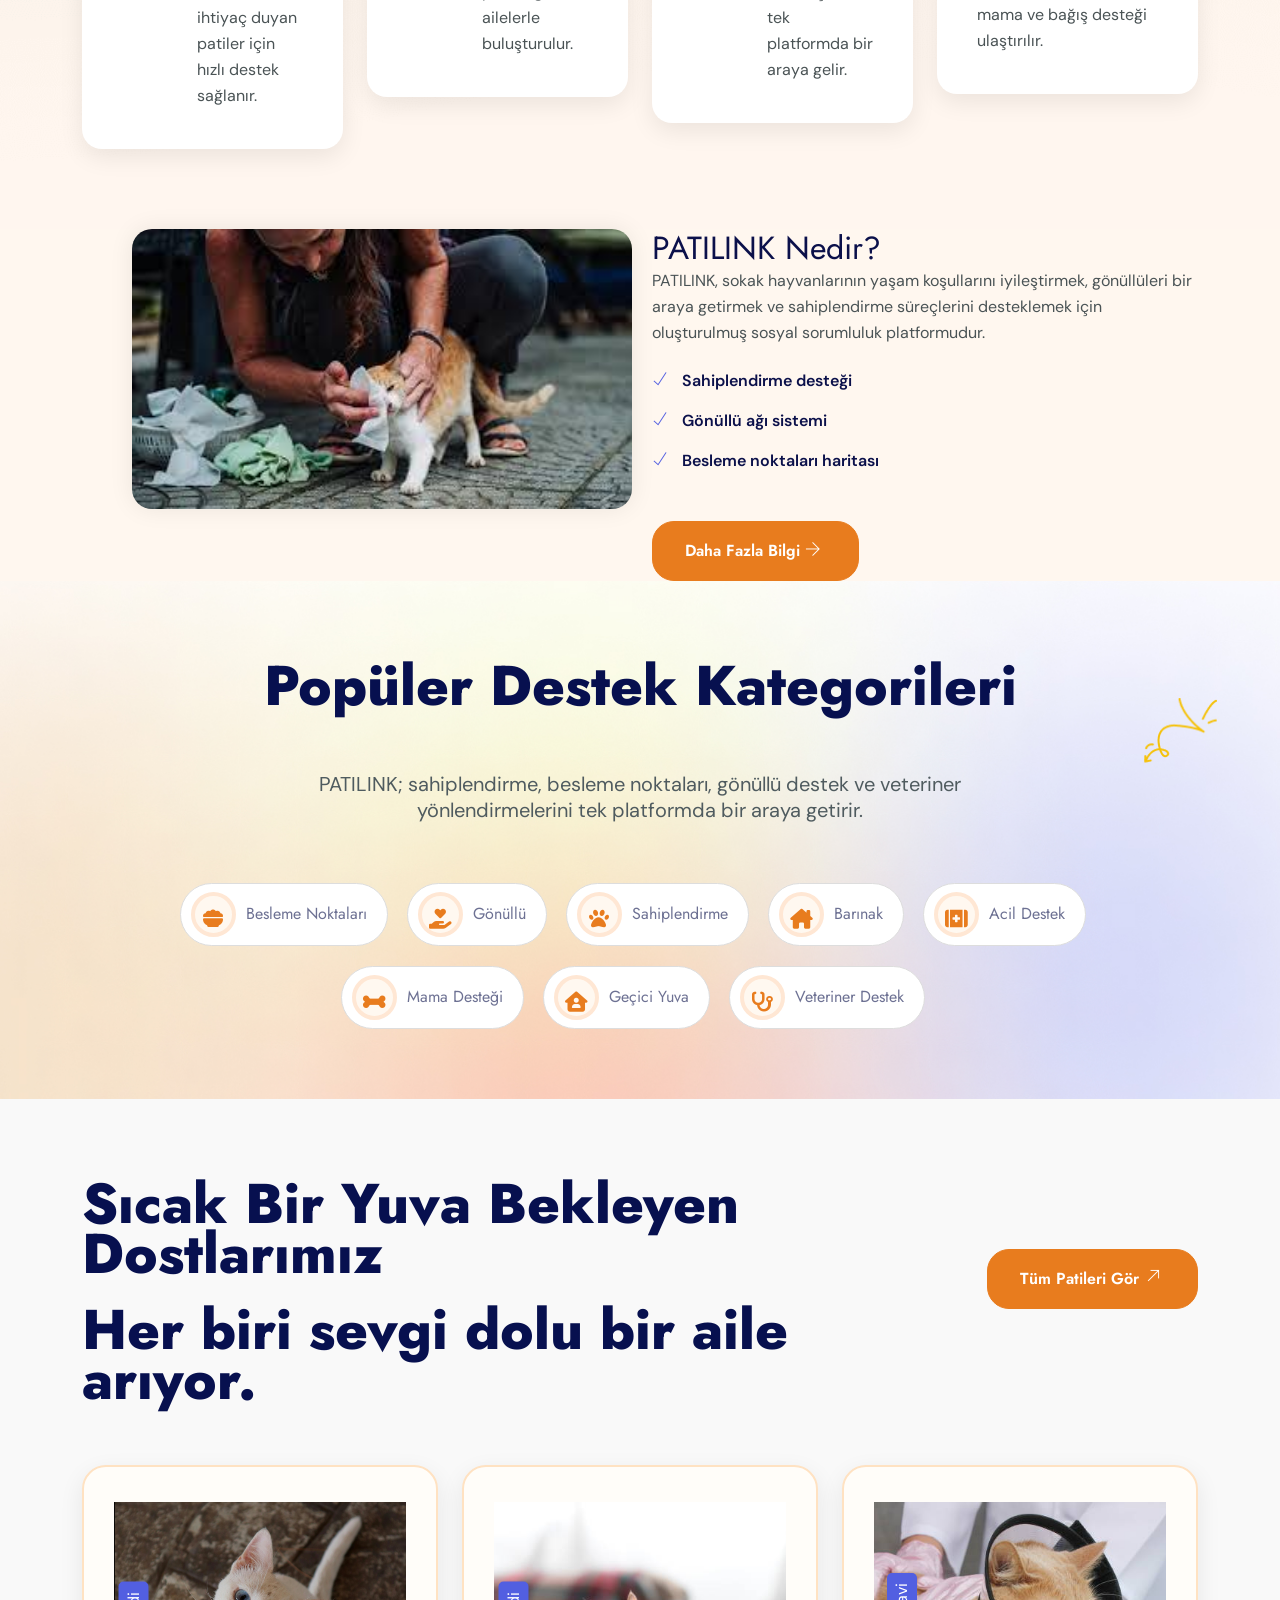
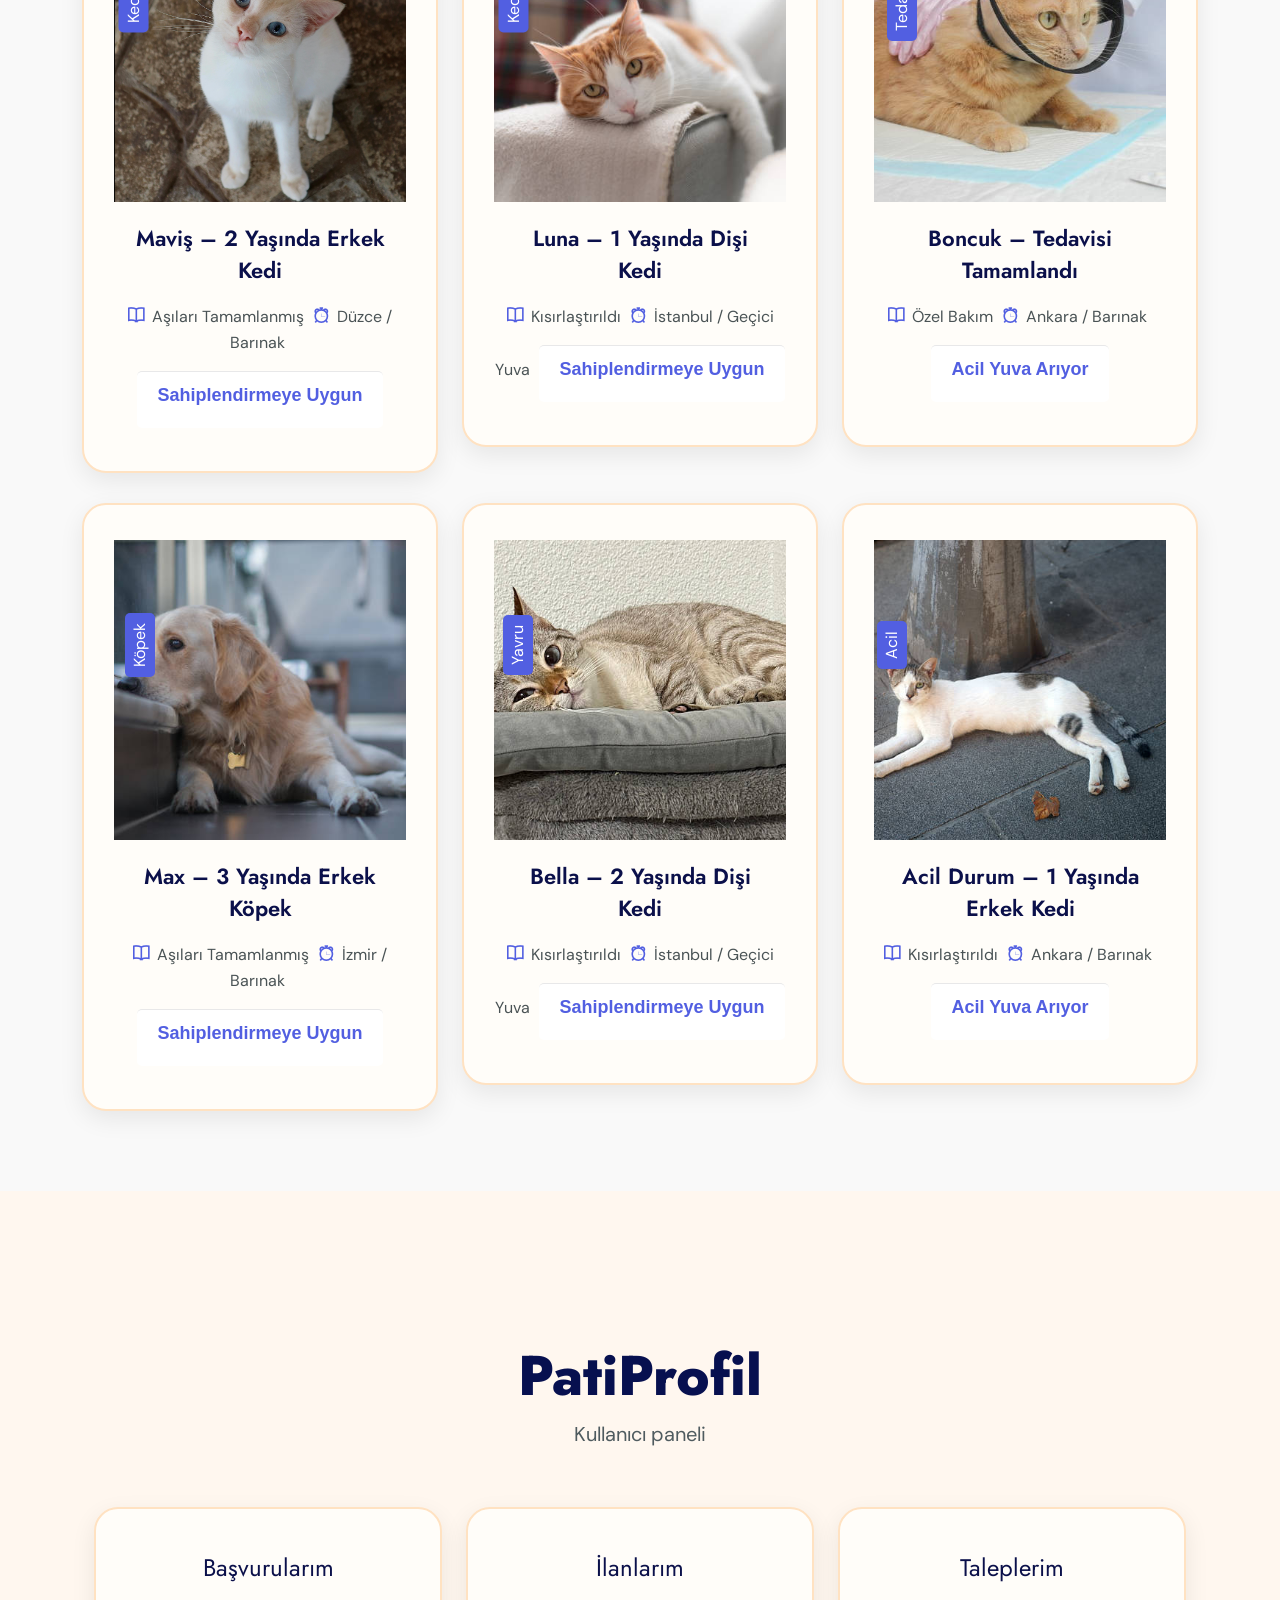
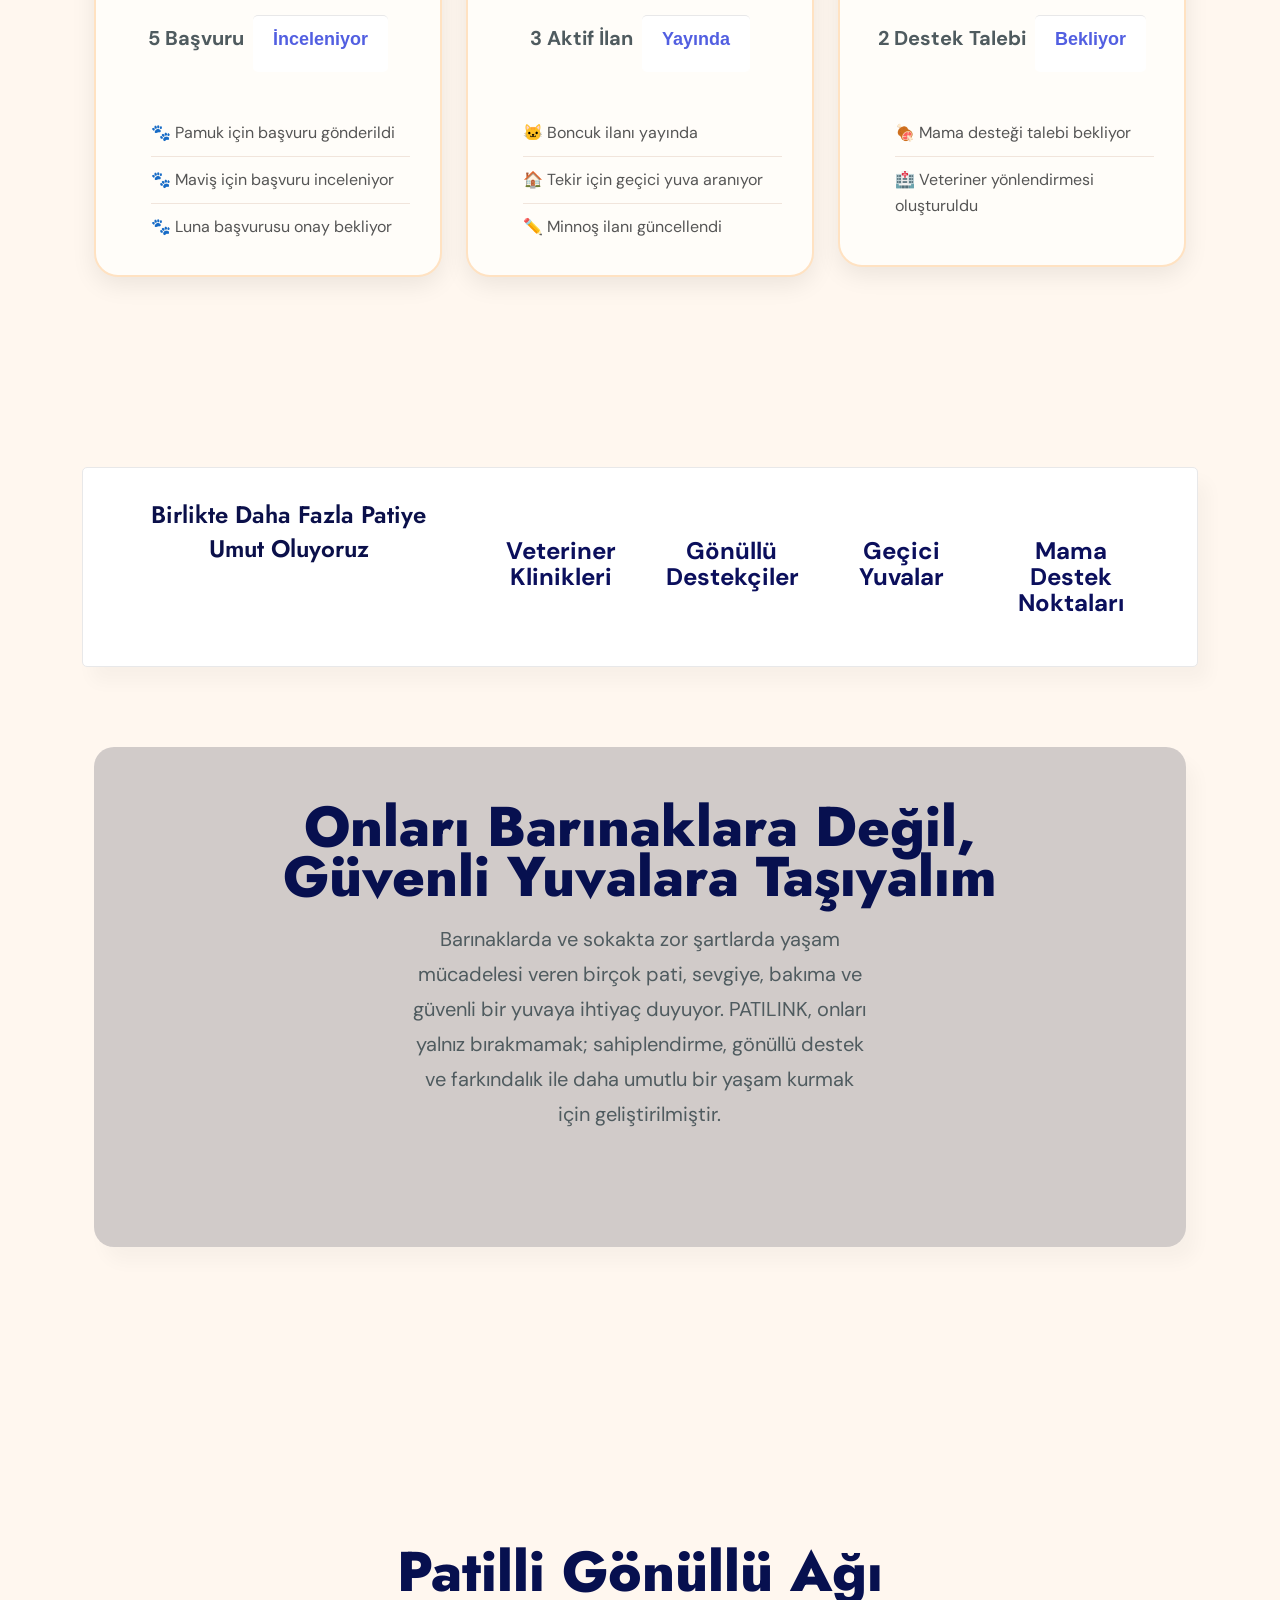
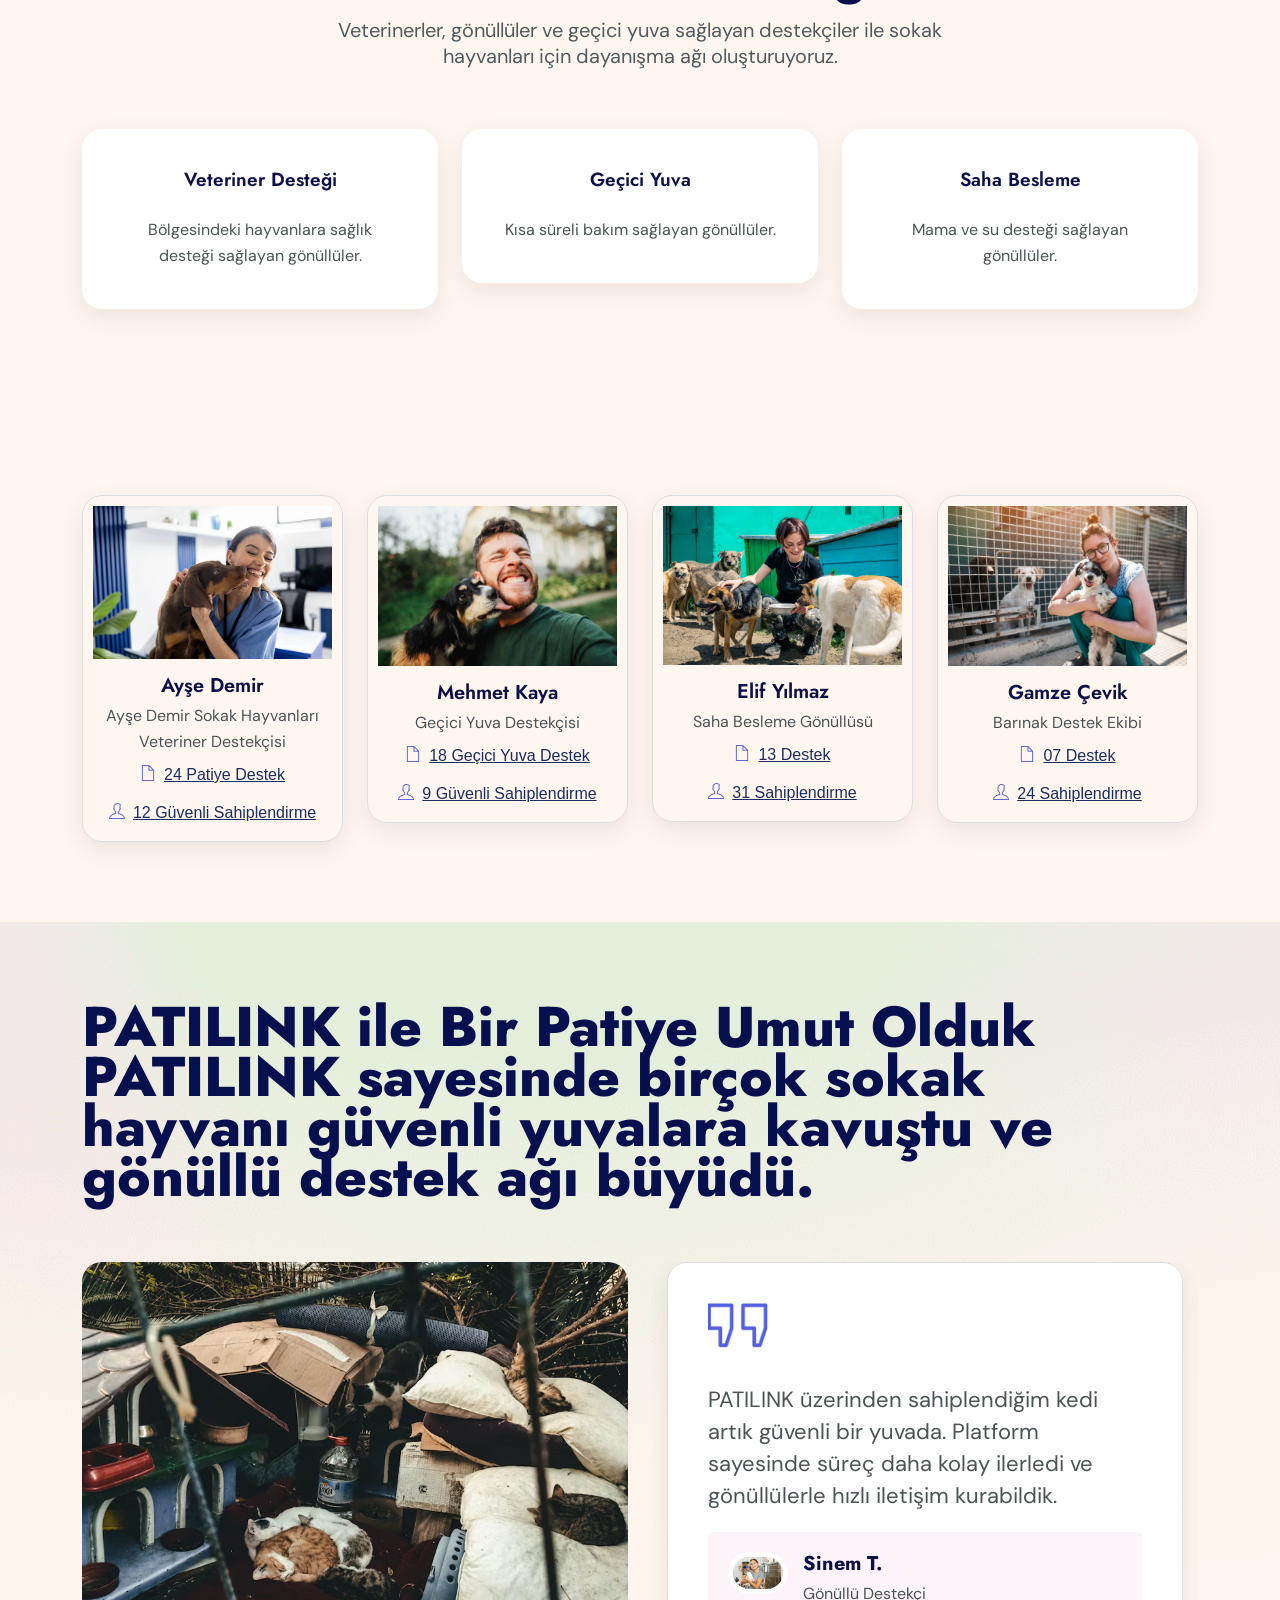
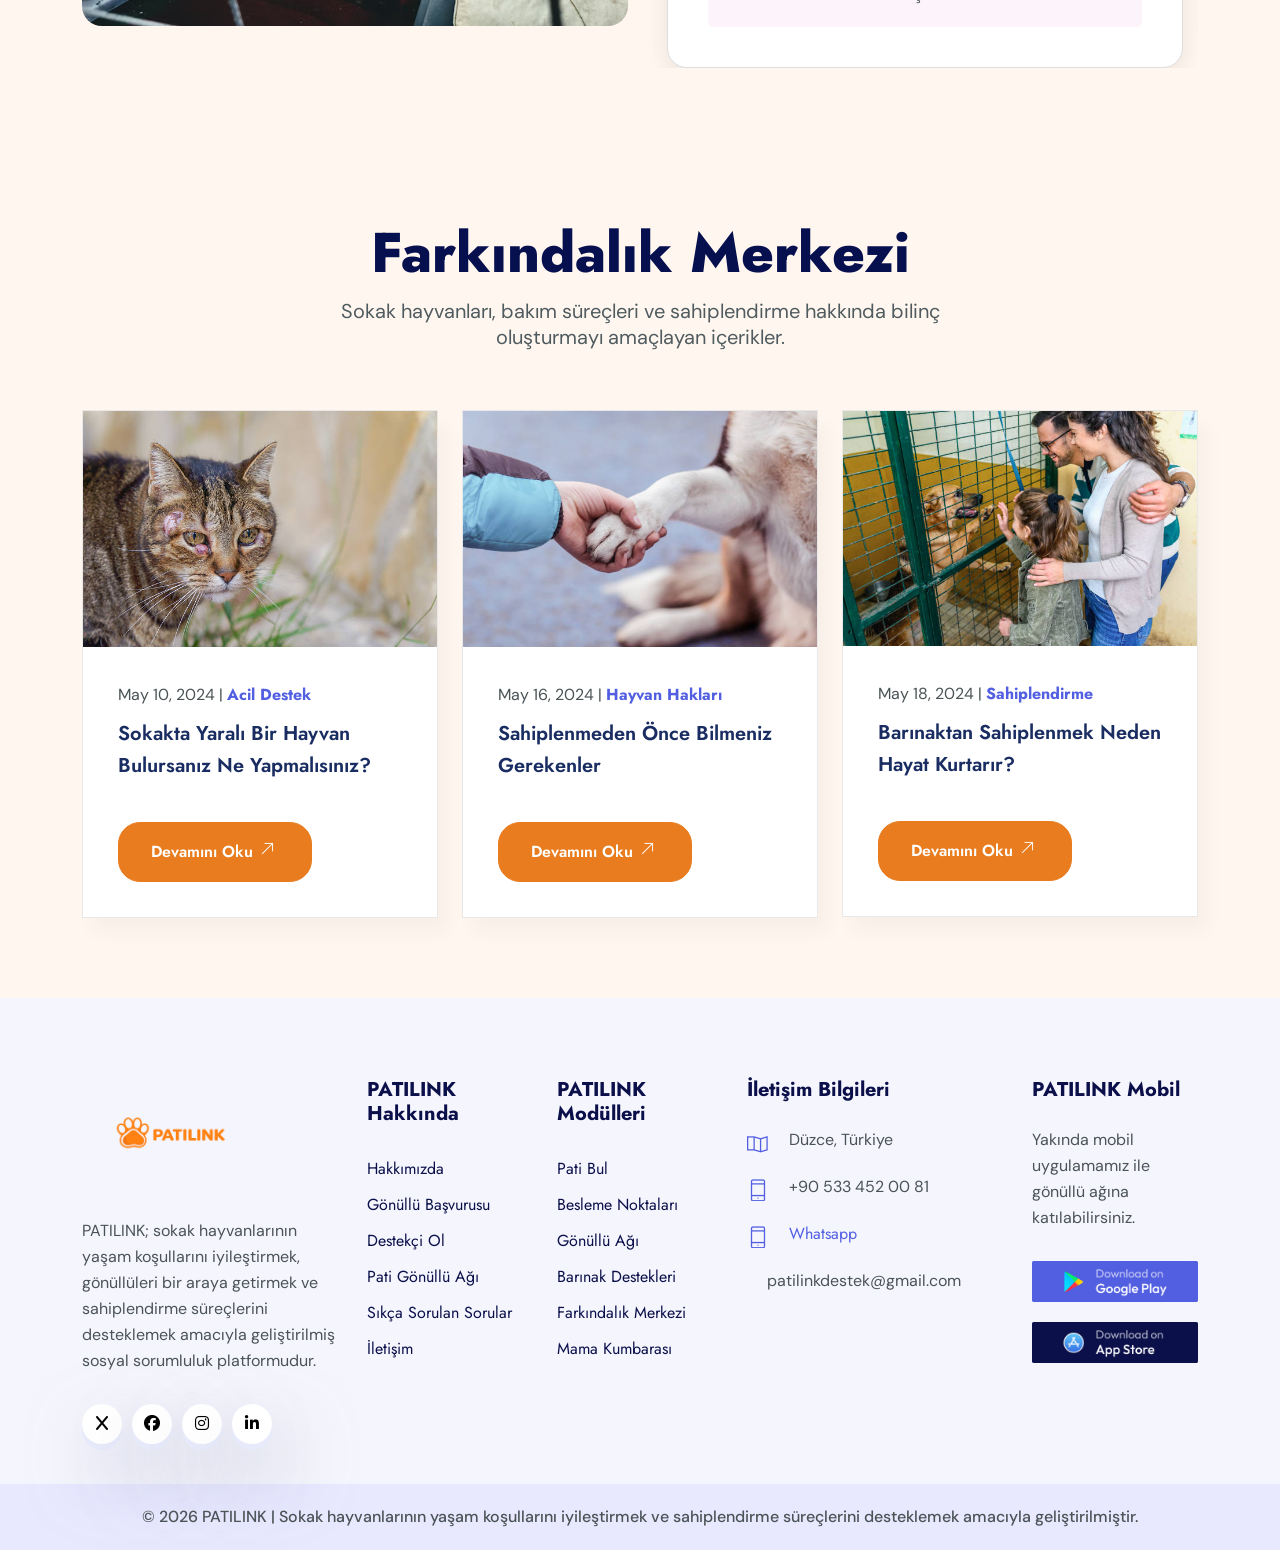
==== commit a39f6b32: "son commit" ====
--- a/eduleb/index.html
+++ b/eduleb/index.html
@@ -59,38 +59,32 @@
 					
 					<div class="col-60 d-flex">
 						<nav id="main-menu">
-							<ul>
-								<li class="menu-item-has-children"><a href="#">Ana Sayfa</a>
-									<ul>										
-										<li><a href="index.html">Sahiplendirme</a></li>
-										<li><a href="index2.html">Gönüllü Ol</a></li>
-									</ul>
-								</li>
-								<li><a href="about.html">Hakkımızda</a></li>				  				  
-								<li class="menu-item-has-children"><a href="course.html">Pati Bul</a>
-									<ul>										
-										<li><a href="course.html">Gönüllüler</a></li>
-										<li><a href="course_details.html">Barınaklar</a></li>
-									</ul>
-								</li>								
-								<li class="menu-item-has-children"><a href="#">Blog</a>
-									<ul>										
-										<li><a href="instructor.html">Başarı Hikayeleri</a></li>
-										<li><a href="ins_details.html">Sahiplendirme Rehberi</a></li>
-										<li><a href="pricing.html">Gönüllü Deneyimleri</a></li>
-										<li><a href="faq.html">Sık Sorulan Sorular</a></li>			
-										<li><a href="404.html">Destek Ol</a></li>				
-									</ul>
-								</li>							
-								<li class="menu-item-has-children"><a href="blog.html">İletişim</a>
-									<ul>										
-										<li><a href="blog.html">İletişi Formu</a></li>
-										<li><a href="blog_single.html">Ekibimiz</a></li>
-									</ul>
-								</li>							  
-							
-							</ul>
-						</nav>
+    <ul>
+
+        <li><a href="index.html">Ana Sayfa</a></li>
+
+        <li><a href="course.html">Pati Bul</a></li>
+
+
+        <li class="menu-item-has-children">
+            <a href="#">Modüller</a>
+            <ul>
+                <li><a href="besleme-haritasi.html">Besleme Haritası</a></li>
+                <li><a href="mama-kumbarasi.html">Mama Kumbarası</a></li>
+                <li><a href="gorev-merkezi.html">Görev Merkezi</a></li>
+                <li><a href="sahiplenme-formu.html">Sahiplenme Formu</a></li>
+                <li><a href="ilan-ver.html">İlan Ver</a></li>
+            </ul>
+        </li>
+
+    
+
+        <li><a href="blog.html">Farkındalık Merkezi</a></li>
+
+        <li><a href="contact.html">İletişim</a></li>
+
+    </ul>
+</nav>
 					</div><!--- END Col -->
 					
 					<div class="col-20 d-none d-xl-block text-end align-self-center">
@@ -199,6 +193,7 @@
 			</div><!--- END CONTAINER -->		
 		</section>
 		<!-- END COUNTER -->
+		
 
 	<!-- START CATEGORY -->
 	<section class="top_cat__area section-padding" style="background-image: url(assets/img/bg/shape-1.png);  background-size:cover; background-position: center center;">
@@ -260,7 +255,8 @@
                             <li><span class="ti-check"></span> Gönüllü ağı sistemi</li>
                             <li><span class="ti-check"></span> Besleme noktaları haritası</li>
 						</ul>
-						<a class="btn_one" href="course.html">Daha Fazla Bilgi <i class="ti-arrow-top-right"></i></a>
+						<a href="patilink-nedir.html" class="btn_one">
+                            Daha Fazla Bilgi <i class="ti-arrow-right"></i></a>
 					</div>
 				</div><!--- END COL -->							  
 			</div><!--- END ROW -->
@@ -396,6 +392,77 @@
 			</div><!--- END CONTAINER -->		
 		</section>
 		<!-- END COURSE -->	
+		 <!-- START SAHIPLENME FORMU -->
+<section class="section-padding">
+    <div class="container">
+
+        <div class="section-title text-center">
+      
+ 
+<!-- END ILAN VER -->
+ <!-- START KULLANICI PANELI -->
+<section class="section-padding">
+    <div class="container">
+
+        <div class="section-title text-center">
+            <h2>PatiProfil</h2>
+            <p>Kullanıcı paneli</p>
+        </div>
+
+        <div class="row">
+
+            <!-- Başvurularım -->
+            <div class="col-lg-4">
+                <div class="single_course text-center">
+                    <h4> Başvurularım</h4>
+                    <p><strong>5 Başvuru</strong></p>
+
+                    <div class="price">İnceleniyor</div>
+
+                    <ul class="profile-list">
+                        <li>🐾 Pamuk için başvuru gönderildi</li>
+                        <li>🐾 Maviş için başvuru inceleniyor</li>
+                        <li>🐾 Luna başvurusu onay bekliyor</li>
+                    </ul>
+                </div>
+            </div>
+
+            <!-- İlanlarım -->
+            <div class="col-lg-4">
+                <div class="single_course text-center">
+                    <h4>İlanlarım</h4>
+                    <p><strong>3 Aktif İlan</strong></p>
+
+                    <div class="price">Yayında</div>
+
+                    <ul class="profile-list">
+                        <li>🐱 Boncuk ilanı yayında</li>
+                        <li>🏠 Tekir için geçici yuva aranıyor</li>
+                        <li>✏️ Minnoş ilanı güncellendi</li>
+                    </ul>
+                </div>
+            </div>
+
+            <!-- Taleplerim -->
+            <div class="col-lg-4">
+                <div class="single_course text-center">
+                    <h4> Taleplerim</h4>
+                    <p><strong>2 Destek Talebi</strong></p>
+
+                    <div class="price">Bekliyor</div>
+
+                    <ul class="profile-list">
+                        <li>🍖 Mama desteği talebi bekliyor</li>
+                        <li>🏥 Veteriner yönlendirmesi oluşturuldu</li>
+                    </ul>
+                </div>
+            </div>
+
+        </div>
+
+    </div>
+</section>
+<!-- END KULLANICI PANELI -->
 		
 		<!-- START COMPANY PARTNER LOGO  -->
 		<div class="partner-logo section-padding">
@@ -454,7 +521,34 @@
 				<div class="section-title text-center">
 					<h2>Patilli Gönüllü Ağı</h2>
 					<p>Veterinerler, gönüllüler ve geçici yuva sağlayan destekçiler ile sokak hayvanları için dayanışma ağı oluşturuyoruz.</p>
-				</div>						
+				</div>			
+				<div class="row mb-5">
+
+    <div class="col-lg-4">
+        <div class="single_tp text-center">
+            <h3>Veteriner Desteği</h3>
+            <p>Bölgesindeki hayvanlara sağlık desteği sağlayan gönüllüler.</p>
+        </div>
+    </div>
+
+    <div class="col-lg-4">
+        <div class="single_tp text-center">
+            <h3>Geçici Yuva</h3>
+            <p>Kısa süreli bakım sağlayan gönüllüler.</p>
+        </div>
+    </div>
+
+    <div class="col-lg-4">
+        <div class="single_tp text-center">
+            <h3>Saha Besleme</h3>
+            <p>Mama ve su desteği sağlayan gönüllüler.</p>
+        </div>
+    </div>
+	<div class="section-title text-center mt-5">
+   
+</div>
+
+</div>			
 				<div class="row">													
 					<div class="col-lg-3 col-sm-6 col-xs-12 wow fadeInUp" data-wow-duration="1s" data-wow-delay="0.1s" data-wow-offset="0">
 						<div class="our-team">
@@ -526,37 +620,10 @@
 		</section>
 		<!-- END TEAM -->	
 
-	<!-- START PROMO -->
-	<section class="ab_area section-padding">
-		<div class="container">									
-			<div class="row">													
-				<div class="col-lg-6 col-sm-12 col-xs-12 wow fadeInUp" data-wow-duration="1s" data-wow-delay="0.1s" data-wow-offset="0">
-					<div class="ab_content">
-						<h2>Neden PATILINK?</h2>
-						<p>PATILINK, sokak hayvanlarının yaşam koşullarını iyileştirmek, gönüllü destek ağını büyütmek ve sahiplendirme süreçlerini dijital ortamda kolaylaştırmak amacıyla geliştirilmiştir.</p>
-						<p>Platform, besleme noktaları, geçici yuva desteği, gönüllü sistemi ve farkındalık içerikleri ile sosyal dayanışmayı güçlendirmeyi hedefler.</p>
-						<ul>
-							<li><span class="ti-check"></span> Aktif Besleme Noktaları</li>
-							<li><span class="ti-check"></span> Gönüllü Destek Sistemi</li>
-							<li><span class="ti-check"></span> Sahiplendirme Süreci Desteği</li>
-						</ul>
-						<a class="btn_one" href="course.html">Daha Fazla Bilgi <i class="ti-arrow-top-right"></i></a>
-					</div>
-				</div><!--- END COL -->	
-				<div class="col-lg-6 col-sm-12 col-xs-12 wow fadeInUp" data-wow-duration="1s" data-wow-delay="0.2s" data-wow-offset="0">
-					<div class="ab_img">
-						<img src="assets/img/barınak1.png" class="img-fluid" alt="image">
-						<div class="home_ps2">
-							<span class="ti-book"></span>
-							<h2>1200+</h2>
-							<p>Sahiplendirme</p>
-						</div>
-					</div>
-				</div><!--- END COL -->					
-			</div><!--- END ROW -->
-		</div><!--- END CONTAINER -->
-	</section>
-	<!-- END PROMO -->			
+<!-- END MAMA KUMBARASI -->
+
+	
+			
 
 		<!-- START TESTIMONIALS -->
 		<section class="testi_area section-padding">
@@ -791,4 +858,4 @@
 	<!-- scripts js -->
 		<script src="assets/js/scripts.js"></script>
     </body>
-</html>+</html>
--- a/eduleb/assets/css/style.css
+++ b/eduleb/assets/css/style.css
@@ -2938,4 +2938,576 @@
 }
 .footer-logo img{
     width: 260px;
+}
+.single_footer img {
+    max-width: 180px;
+    height: auto;
+}
+
+.footer {
+    padding-bottom: 40px;
+}
+
+.foot_copy {
+    padding: 20px 0;
+}
+
+.profile-list{
+    list-style:none;
+    padding-left: 25px;
+	text-align: left;
+    margin-top:20px;
+}
+
+.profile-list li{
+    padding:10px 0;
+    border-bottom:1px solid #f1e5dc;
+    font-size:16px;
+    color:#555;
+}
+
+.profile-list li:last-child{
+    border-bottom:none;
+}
+.single_course{
+    min-height:360px;
+    padding:35px 30px 25px;
+    border:2px solid #ffe2c2;
+    background:#fffdf9;
+    border-radius:24px;
+}
+.single_course h4{
+    margin-top:10px;
+    margin-bottom:18px;
+}
+
+.profile-status span,
+.price{
+    display:inline-block;
+    padding:8px 18px;
+    border-radius:20px;
+    background:#fff1e5;
+    color:#e87c1e;
+    font-weight:700;
+	margin-bottom: 18px;
+}
+/* Patilink nedir sayfası */
+.patilink-detail {
+  background: #fff7ef;
+}
+
+.main-about-img {
+  width: 100%;
+  height: 430px;
+  object-fit: cover;
+  border-radius: 28px;
+  box-shadow: 0 20px 45px rgba(0,0,0,0.08);
+}
+
+.about-text-box {
+  background: #fff;
+  padding: 40px;
+  border-radius: 28px;
+  box-shadow: 0 20px 45px rgba(0,0,0,0.06);
+}
+
+.about-text-box h3 {
+  color: #07104f;
+  margin-bottom: 15px;
+}
+
+.about-text-box p {
+  font-size: 18px;
+  line-height: 1.8;
+  color: #4f5b5f;
+}
+
+.process-title {
+  margin-top: 120px;
+  margin-bottom: 50px;
+}
+
+.process-area {
+  display: flex;
+  align-items: center;
+  justify-content: center;
+  gap: 18px;
+  flex-wrap: nowrap;
+  margin-top: 35px;
+}
+
+.process-box {
+  width: 210px;
+  min-height: 220px;
+  background: #fff;
+  padding: 25px 18px;
+  border-radius: 24px;
+  text-align: center;
+  border: 2px solid #ffd9ae;
+  box-shadow: 0 15px 35px rgba(0,0,0,0.06);
+}
+
+.process-box img {
+  width: 75px;
+  height: 75px;
+  border-radius: 50%;
+  object-fit: cover;
+  margin-bottom: 15px;
+}
+
+.process-box h4 {
+  color: #07104f;
+  font-size: 22px;
+  margin-bottom: 10px;
+}
+
+.process-box p {
+  color: #4f5b5f;
+  font-size: 16px;
+}
+
+.process-arrow {
+  font-size: 34px;
+  color: #f47b20;
+  font-weight: bold;
+}
+
+.gallery-area {
+  margin-top: 90px;
+}
+
+.gallery-img {
+  width: 100%;
+  height: 260px;
+  object-fit: cover;
+  border-radius: 24px;
+  margin-top: 25px;
+}
+
+.feature-area {
+  margin-top: 80px;
+}
+
+.feature-card {
+  background: #fff;
+  min-height: 230px;
+  padding: 35px 25px;
+  border-radius: 24px;
+  text-align: center;
+  border: 2px solid #ffd9ae;
+  box-shadow: 0 15px 35px rgba(0,0,0,0.05);
+}
+
+.feature-card h4 {
+  color: #07104f;
+  margin-bottom: 15px;
+}
+
+.feature-card p {
+  color: #4f5b5f;
+  font-size: 17px;
+  line-height: 1.7;
+}
+
+/*MAMA KUMBARASI*/
+.body {
+  background: #fff7ef;
+}
+
+.mama-section {
+  padding: 90px 0;
+  background: #fff7ef;
+}
+
+.section-title h2 {
+  color: #07104f;
+  font-size: 52px;
+  font-weight: 800;
+}
+
+.section-title p {
+  color: #4f5b5f;
+  font-size: 20px;
+  margin-bottom: 60px;
+}
+
+.donation-card {
+  position: relative;
+  overflow: hidden;
+  min-height: 520px;
+  padding: 65px 35px;
+  border-radius: 30px;
+  text-align: center;
+  background: #fff;
+  border: 3px solid #ffd9ae;
+  box-shadow: 0 20px 45px rgba(0,0,0,0.07);
+  margin-bottom: 30px;
+  transition: .3s;
+}
+
+.donation-card.active {
+  border-color: #f47b20;
+}
+
+.donation-card:hover {
+  transform: translateY(-8px);
+  border-color: #f47b20;
+}
+
+.bg-img {
+  position: absolute;
+  width: 100%;
+  height: 100%;
+  object-fit: cover;
+  inset: 0;
+  opacity: 0.35;
+  z-index: 1;
+}
+
+.donation-card::after {
+  content: "";
+  position: absolute;
+  inset: 0;
+  background: rgba(255,255,255,0.72);
+  z-index: 1;
+}
+
+.donation-card *:not(.bg-img) {
+  position: relative;
+  z-index: 2;
+}
+
+.donation-badge {
+  display: inline-block;
+  background: #fff0df;
+  color: #f47b20;
+  padding: 10px 24px;
+  border-radius: 30px;
+  font-size: 16px;
+  font-weight: 800;
+  margin-bottom: 45px;
+}
+
+.donation-card h3 {
+  color: #07104f;
+  font-size: 56px;
+  font-weight: 800;
+  margin-bottom: 22px;
+}
+
+.donation-card p {
+  color: #4f5b5f;
+  font-size: 20px;
+  line-height: 1.7;
+  min-height: 95px;
+  margin-bottom: 30px;
+}
+
+.donation-card small {
+  display: block;
+  color: #07104f;
+  font-size: 17px;
+  font-weight: 800;
+  margin-bottom: 38px;
+}
+
+.main_btn {
+  display: inline-block;
+  background: #f47b20;
+  color: #fff !important;
+  padding: 15px 38px;
+  border-radius: 30px;
+  font-weight: 800;
+  text-decoration: none;
+  transition: .3s;
+}
+
+.main_btn:hover {
+  background: #f47b20 !important;
+  color: #fff !important;
+  transform: translateY(-3px);
+  box-shadow: 0 10px 20px rgba(244,123,32,.25);
+}
+/*GOREV MERKEZİ*/
+body {
+  background: #fff7ef;
+}
+
+.gorev-section {
+  padding: 90px 0;
+  background: #fff7ef;
+}
+
+.section-title h2 {
+  color: #07104f;
+  font-size: 56px;
+  font-weight: 800;
+}
+
+.section-title p {
+  color: #4f5b5f;
+  font-size: 22px;
+  margin-bottom: 60px;
+}
+
+.task-card {
+  position: relative;
+  overflow: hidden;
+  min-height: 520px;
+  padding: 55px 35px;
+  border-radius: 30px;
+  text-align: center;
+  background: #fff;
+  border: 3px solid #ffd9ae;
+  box-shadow: 0 20px 45px rgba(0,0,0,0.07);
+  margin-bottom: 30px;
+  transition: .3s;
+}
+
+.task-card:hover {
+  transform: translateY(-8px);
+  border-color: #f47b20;
+}
+
+.task-card.active {
+  border-color: #f47b20;
+}
+
+.task-card.urgent {
+  border-color: #ffd9ae;
+}
+
+.task-bg-img {
+  position: absolute;
+  inset: 0;
+  width: 100%;
+  height: 100%;
+  object-fit: cover;
+  opacity: 0.22;
+  z-index: 1;
+}
+
+.task-card::after {
+  content: "";
+  position: absolute;
+  inset: 0;
+  background: rgba(255,255,255,0.58);
+  z-index: 1;
+}
+
+.task-card *:not(.task-bg-img) {
+  position: relative;
+  z-index: 2;
+}
+
+.task-badge {
+  display: inline-block;
+  background: #fff0df;
+  color: #f47b20;
+  padding: 10px 22px;
+  border-radius: 30px;
+  font-size: 16px;
+  font-weight: 800;
+  margin-bottom: 35px;
+}
+
+.urgent-badge {
+  background: #ffe9e9;
+  color: #ef5b5b;
+}
+
+.task-card h3 {
+  color: #07104f;
+  font-size: 30px;
+  font-weight: 800;
+  margin-bottom: 18px;
+}
+
+.task-card p {
+  color: #4f5b5f;
+  font-size: 19px;
+  font-weight: 600;
+  margin-bottom: 25px;
+}
+
+.task-card ul {
+  list-style: none;
+  padding: 0;
+  margin: 0 0 35px;
+}
+
+.task-card ul li {
+  color: #4f5b5f;
+  font-size: 16px;
+  margin-bottom: 10px;
+}
+
+.task-card ul li::before {
+  content: "✓";
+  color: #f47b20;
+  font-weight: 900;
+  margin-right: 8px;
+}
+
+.task-btn {
+  display: inline-block;
+  background: #f47b20;
+  color: #fff !important;
+  padding: 14px 34px;
+  border-radius: 30px;
+  font-weight: 800;
+  text-decoration: none;
+  transition: .3s;
+}
+
+.task-btn:hover {
+  background: #f47b20;
+  color: #fff;
+  transform: translateY(-3px);
+  box-shadow: 0 10px 20px rgba(244,123,32,.25);
+}
+
+@media (max-width: 991px) {
+  .task-card {
+    min-height: auto;
+  }
+}
+/*İLAN VER SAYFASI*/
+body {
+  background: #fff7ef;
+}
+
+.ilan-section {
+  padding: 90px 0;
+  background: #fff7ef;
+}
+
+.section-title h2 {
+  color: #07104f;
+  font-size: 56px;
+  font-weight: 800;
+}
+
+.section-title p {
+  color: #4f5b5f;
+  font-size: 20px;
+  margin-bottom: 60px;
+}
+
+.ilan-form-card {
+  background: #fff;
+  padding: 45px;
+  border-radius: 30px;
+  border: 3px solid #ffd9ae;
+  box-shadow: 0 20px 45px rgba(0,0,0,0.07);
+}
+
+.ilan-form-card h3 {
+  color: #07104f;
+  font-size: 30px;
+  font-weight: 800;
+  margin-bottom: 30px;
+}
+
+.ilan-form-card input,
+.ilan-form-card select,
+.ilan-form-card textarea {
+  width: 100%;
+  border: 2px solid #ffe0bd;
+  border-radius: 18px;
+  padding: 16px 18px;
+  margin-bottom: 20px;
+  font-size: 16px;
+  color: #4f5b5f;
+  outline: none;
+  background: #fff;
+}
+
+.ilan-form-card textarea {
+  height: 160px;
+  resize: none;
+}
+
+.ilan-form-card input:focus,
+.ilan-form-card select:focus,
+.ilan-form-card textarea:focus {
+  border-color: #f47b20;
+}
+
+.file-label {
+  color: #07104f;
+  font-weight: 800;
+  margin-bottom: 8px;
+}
+
+.ilan-form-card button {
+  background: #f47b20;
+  color: #fff;
+  border: none;
+  padding: 15px 45px;
+  border-radius: 35px;
+  font-size: 18px;
+  font-weight: 800;
+  transition: .3s;
+}
+
+.ilan-form-card button:hover {
+  transform: translateY(-3px);
+  box-shadow: 0 10px 20px rgba(244,123,32,.25);
+}
+
+.info-card {
+  position: relative;
+  overflow: hidden;
+  background: #fff;
+  padding: 40px 30px;
+  border-radius: 30px;
+  border: 3px solid #ffd9ae;
+  box-shadow: 0 20px 45px rgba(0,0,0,0.07);
+}
+
+.info-card img {
+  width: 100%;
+  height: 220px;
+  object-fit: cover;
+  border-radius: 24px;
+  margin-bottom: 25px;
+}
+
+.info-card h3 {
+  color: #07104f;
+  font-size: 26px;
+  font-weight: 800;
+  margin-bottom: 15px;
+}
+
+.info-card p {
+  color: #4f5b5f;
+  font-size: 16px;
+  line-height: 1.7;
+}
+
+.info-card ul {
+  padding-left: 0;
+  list-style: none;
+  margin-top: 20px;
+}
+
+.info-card ul li {
+  color: #4f5b5f;
+  font-size: 15px;
+  margin-bottom: 10px;
+}
+
+.info-card ul li::before {
+  content: "✓";
+  color: #f47b20;
+  font-weight: 900;
+  margin-right: 8px;
+}
+
+@media (max-width: 991px) {
+  .info-card {
+    margin-top: 30px;
+  }
 }
